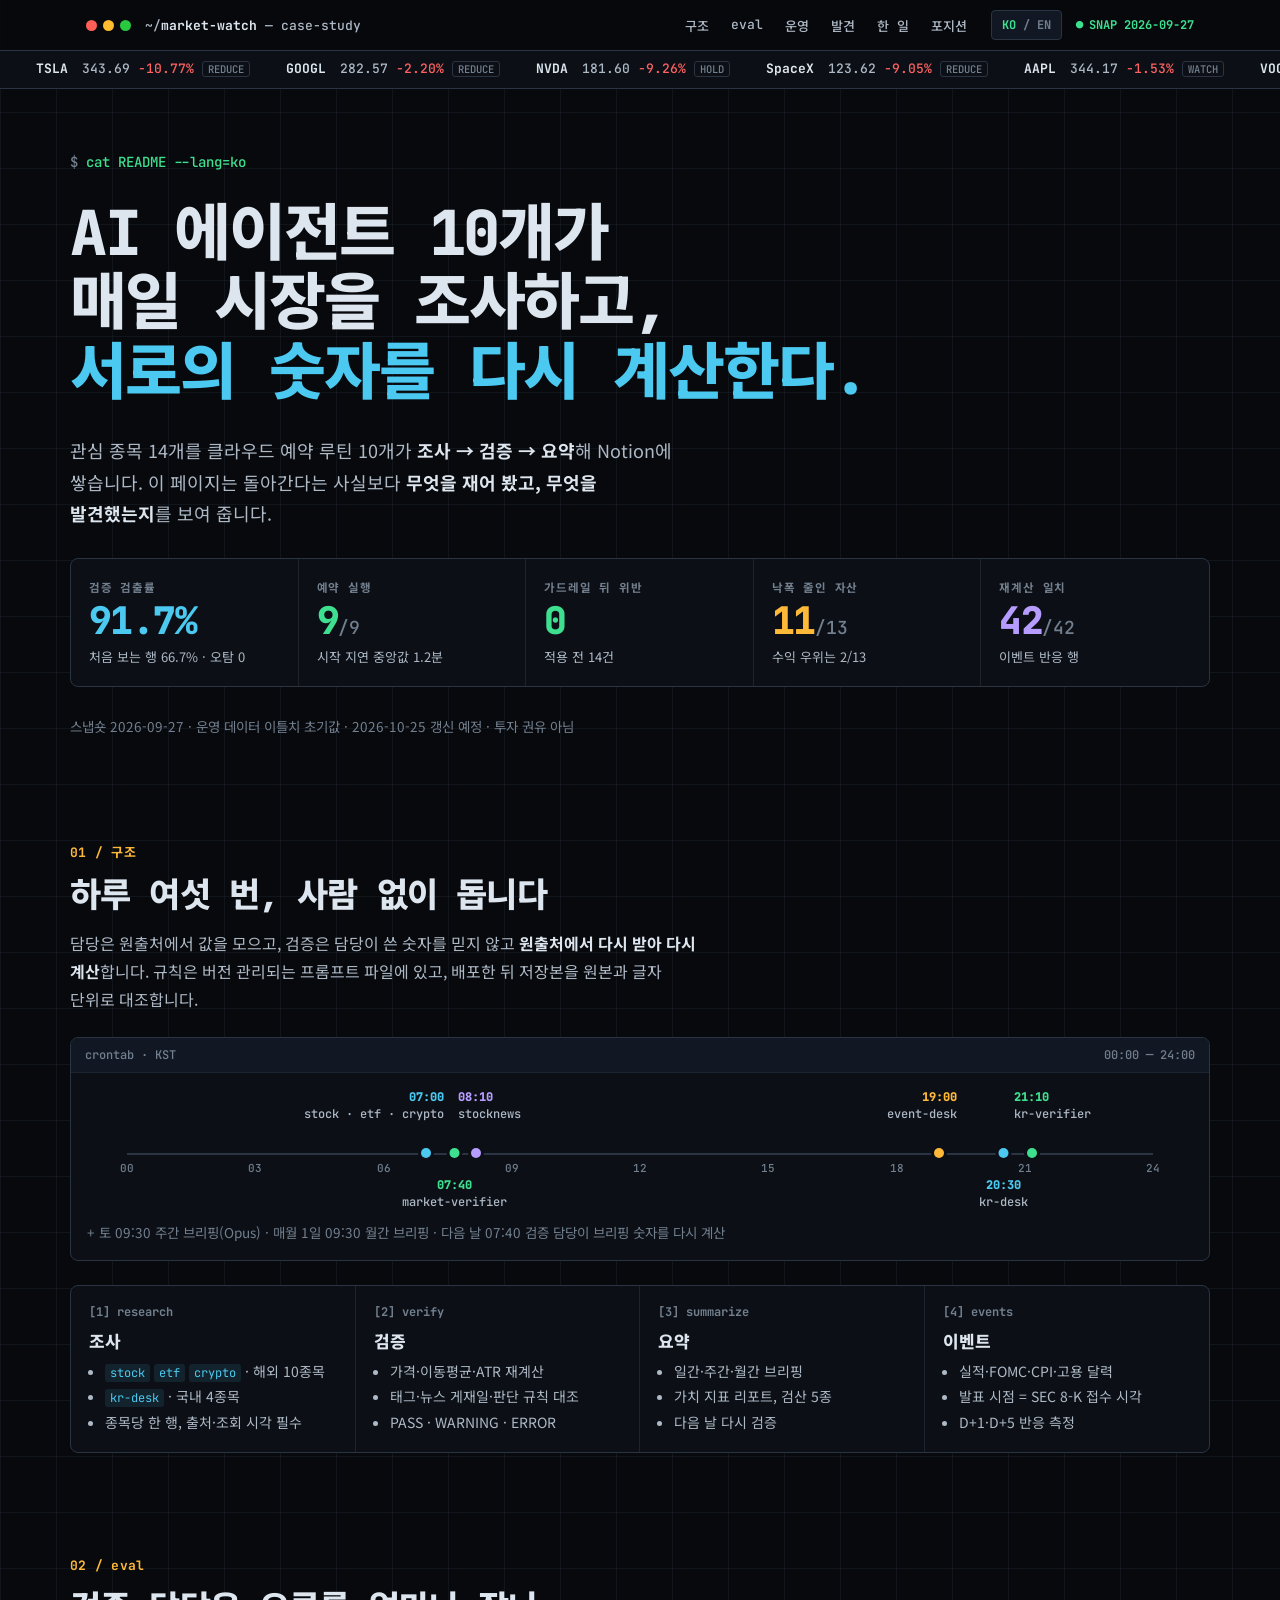
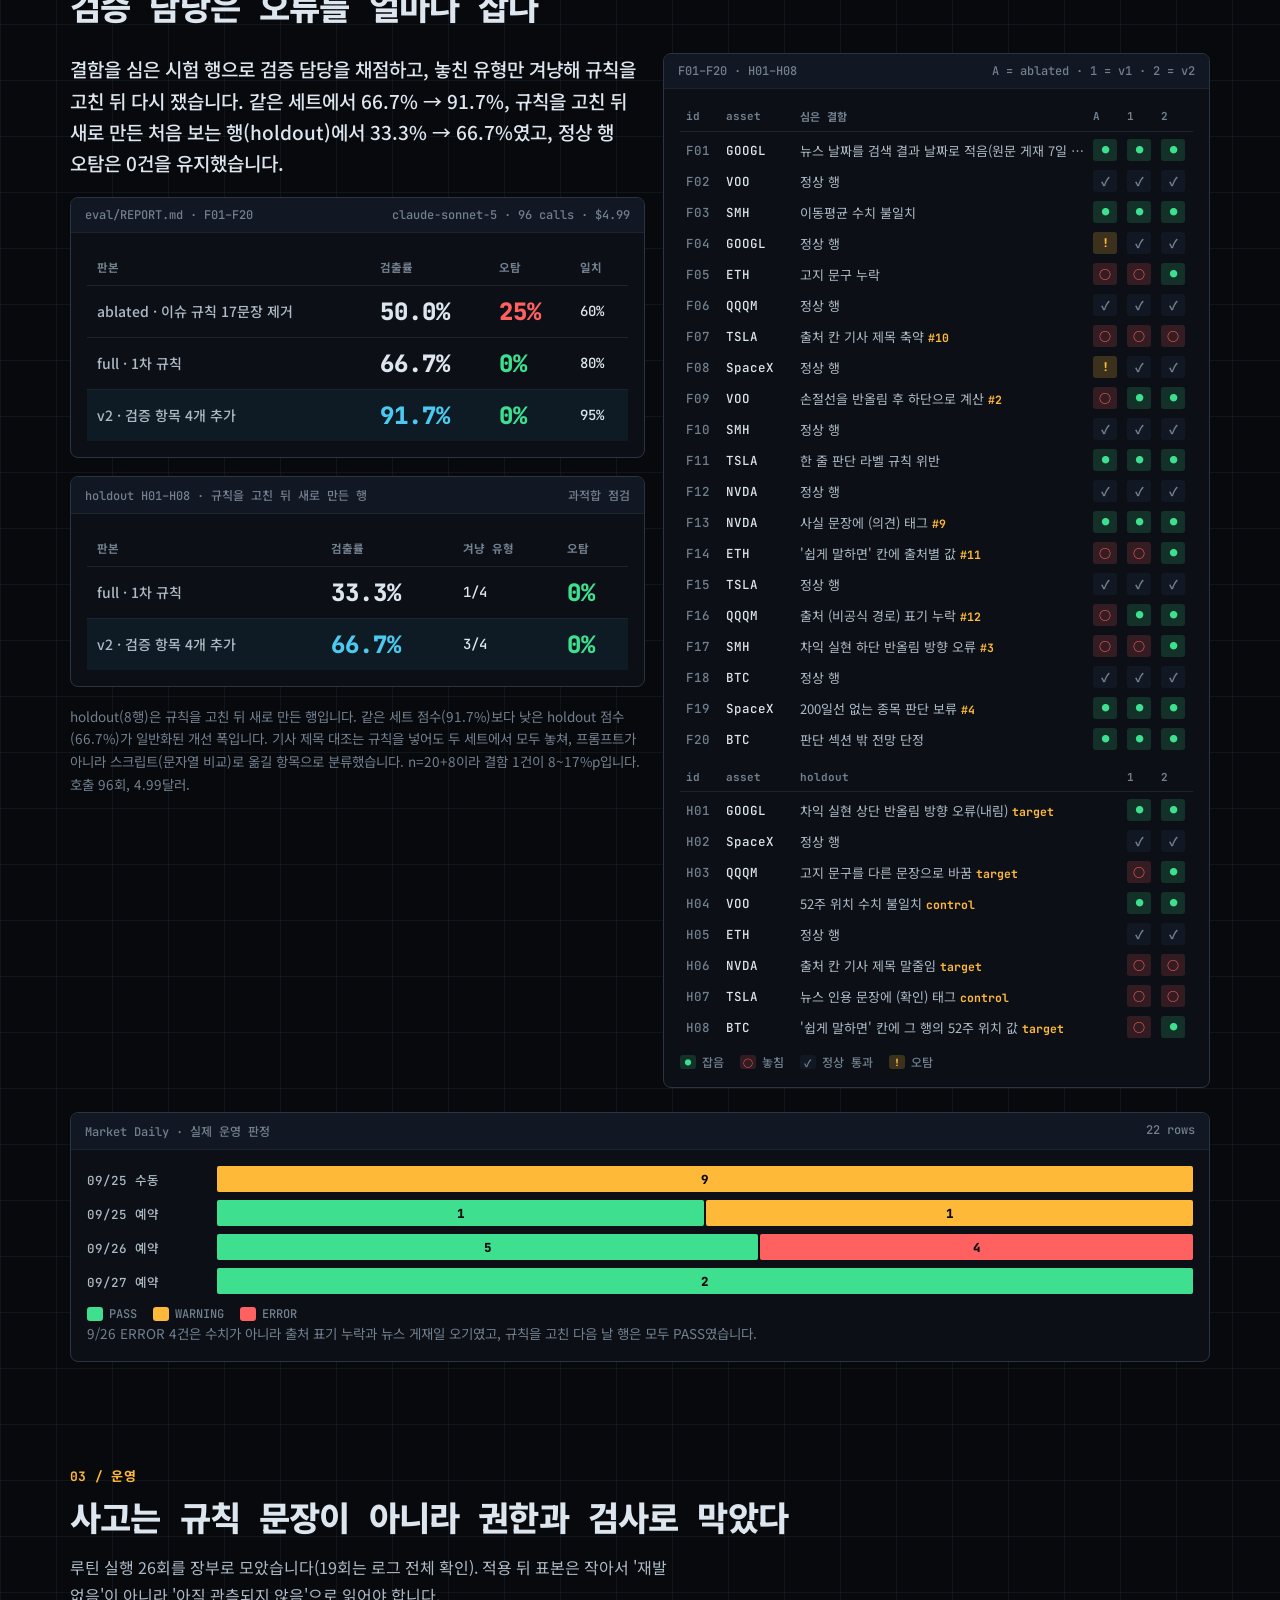
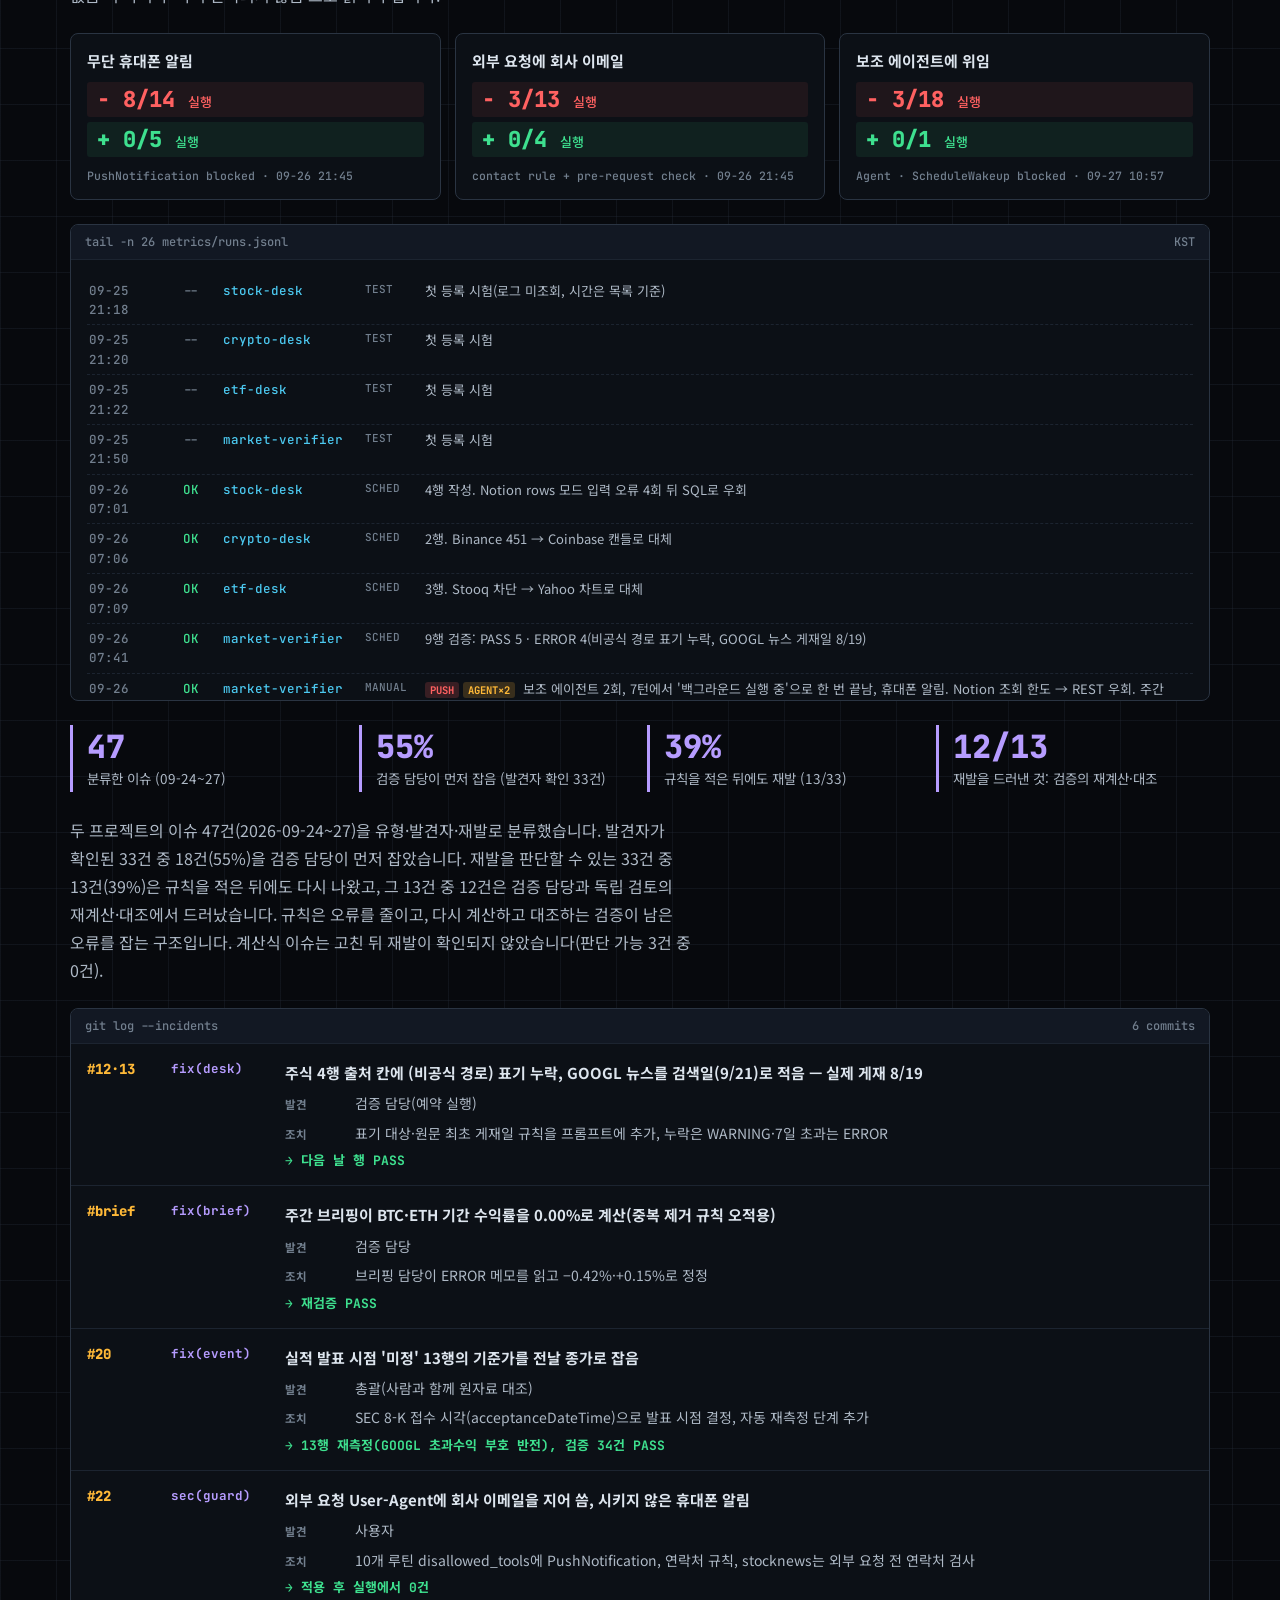
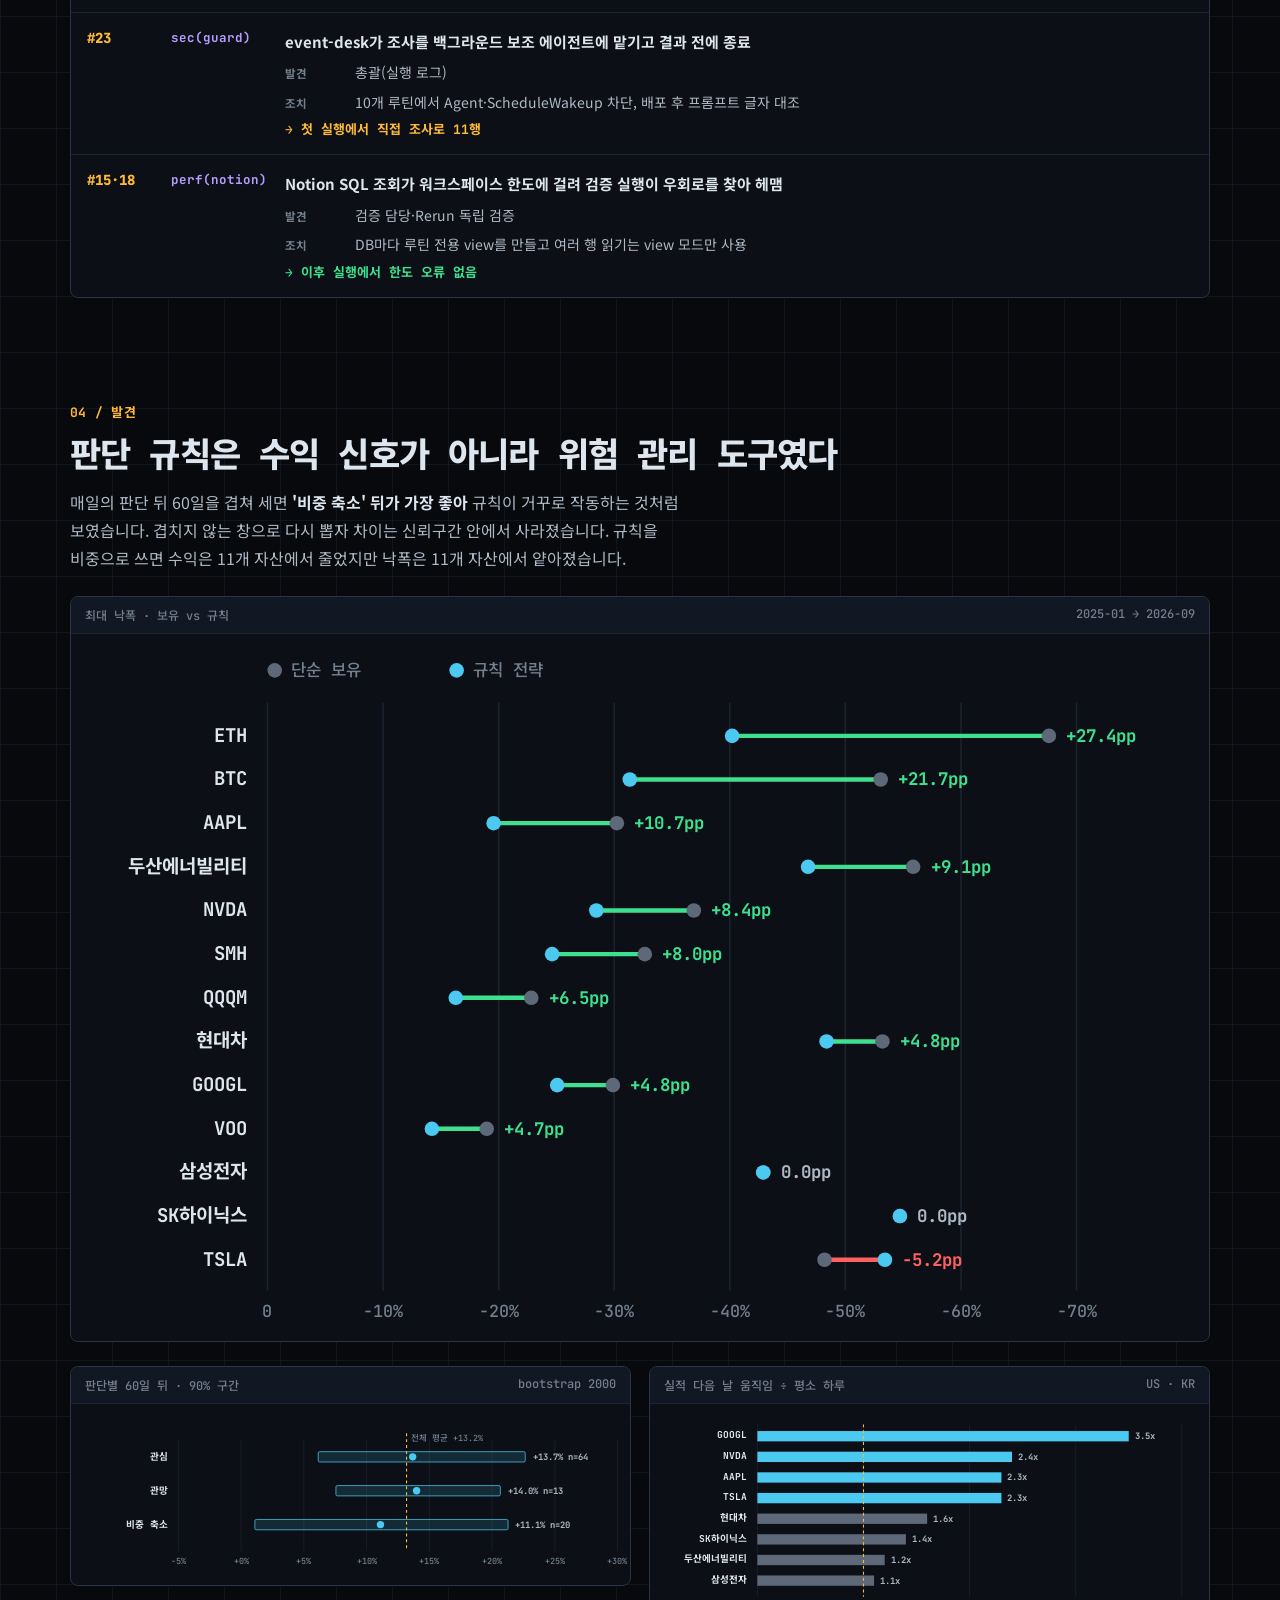
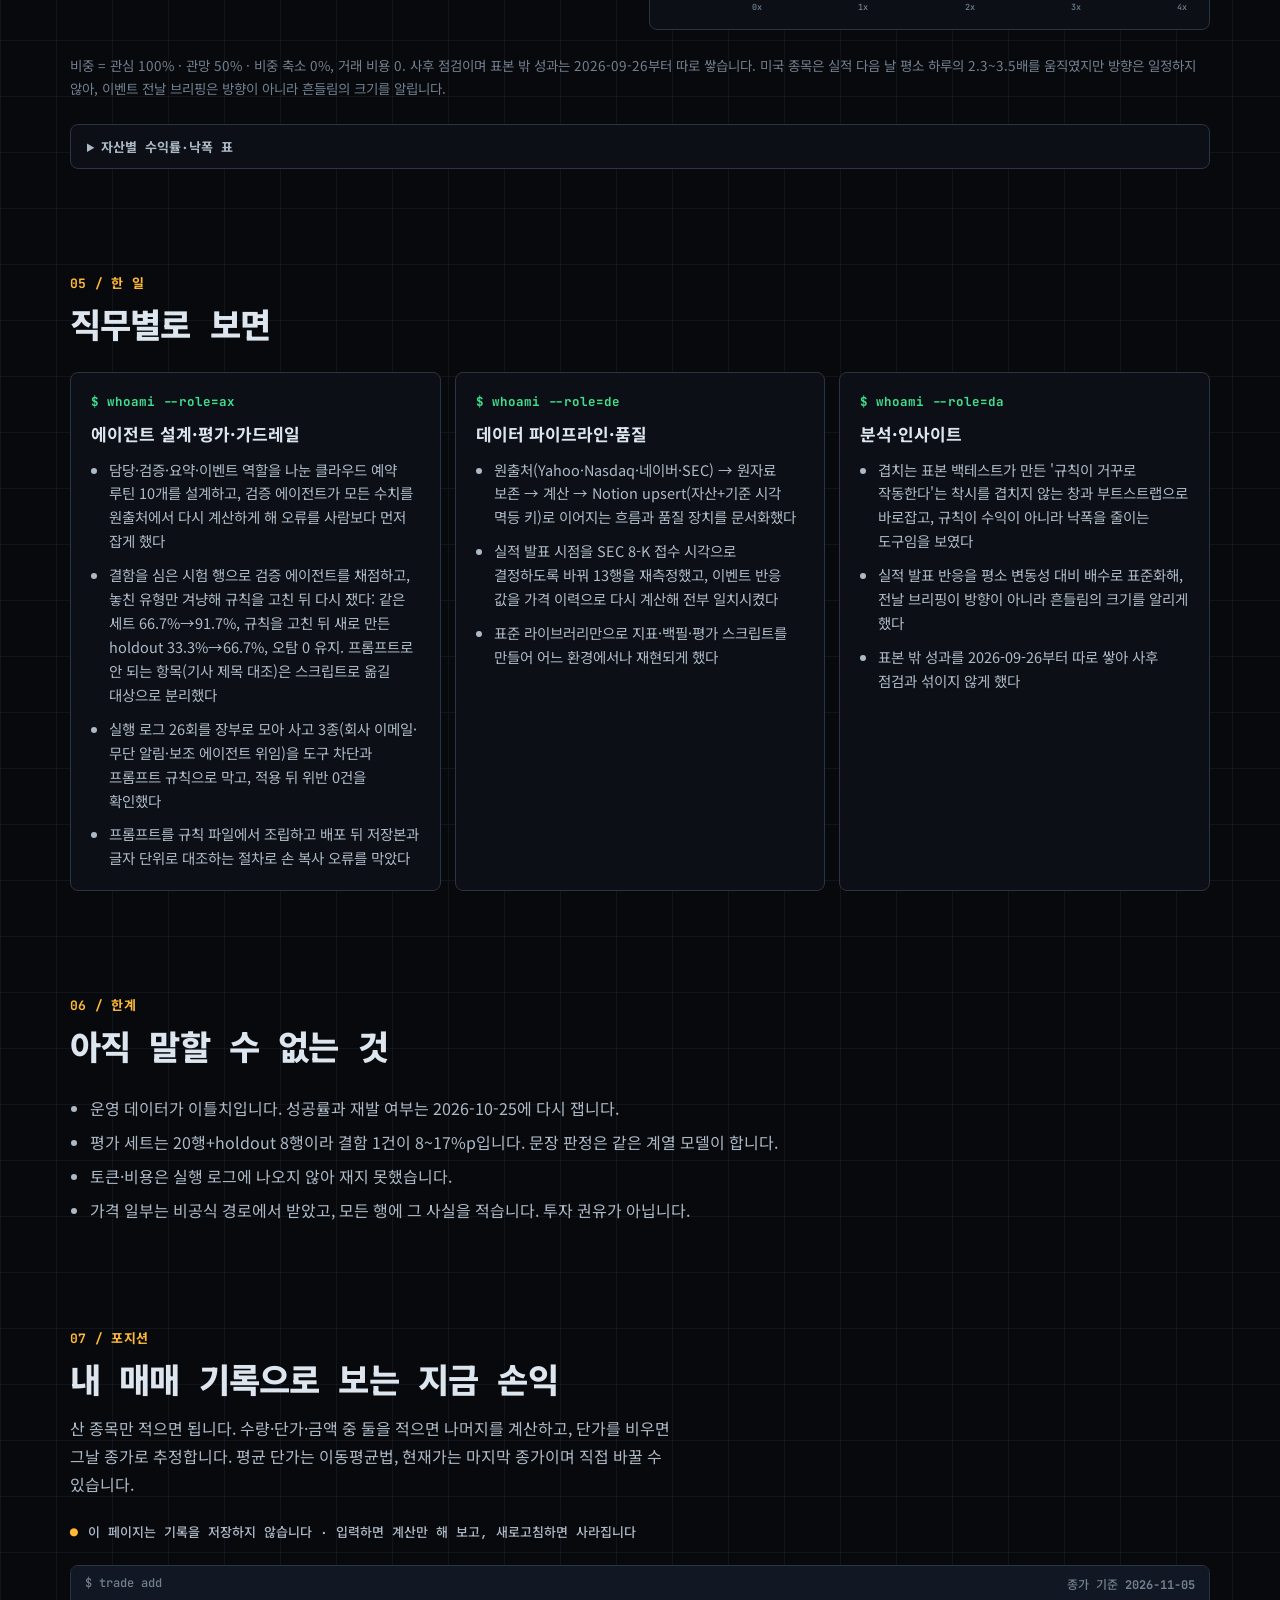
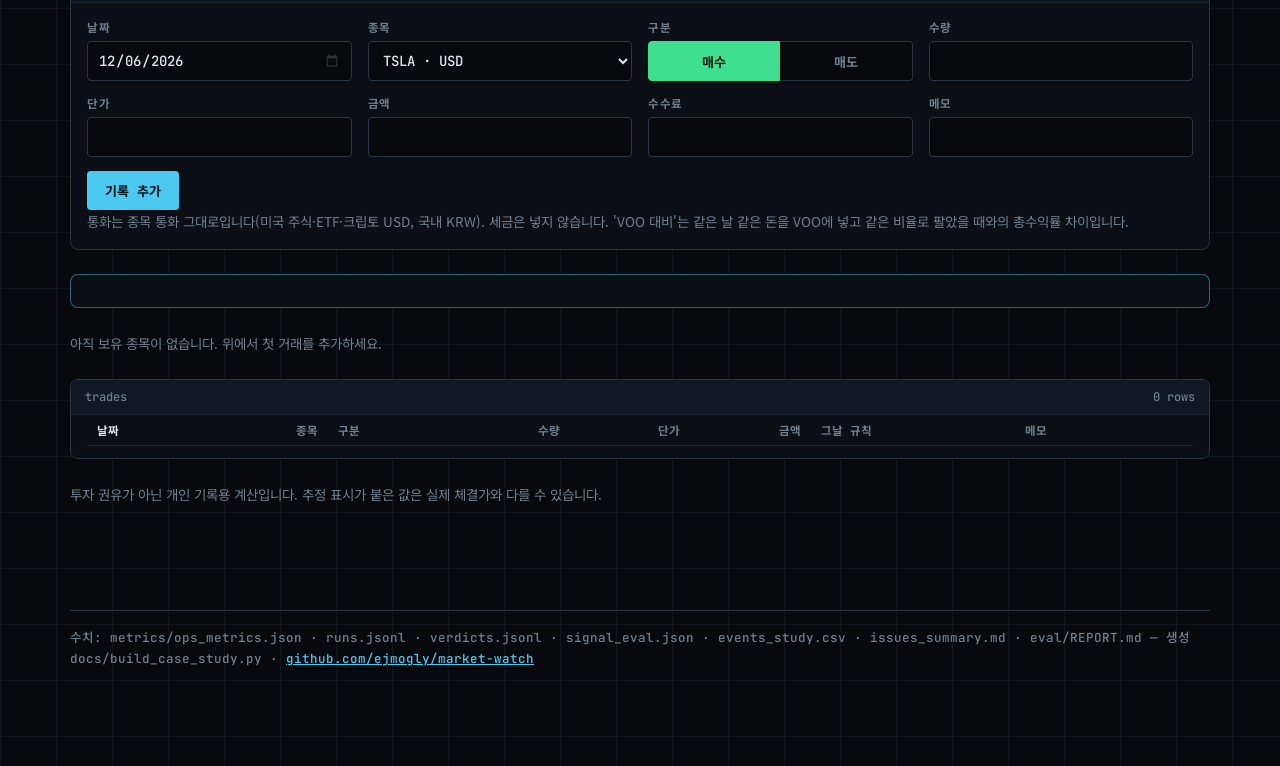
==== docs/index.html @ 68d4fe57 "Add market-watch: multi-agent market research pipeline with verifier, eval set, metrics and case stu" ====
<!doctype html>
<html lang="ko" data-lang="ko">
<head>
<meta charset="utf-8">
<meta name="viewport" content="width=device-width, initial-scale=1, viewport-fit=cover">
<meta name="description" content="Ten AI agents research the market daily and recompute each other's numbers — eval set, run ledger, guardrails and findings.">
<title>market-watch 사례 연구</title>
<link rel="preconnect" href="https://fonts.googleapis.com">
<link rel="preconnect" href="https://fonts.gstatic.com" crossorigin>
<link rel="stylesheet" href="https://fonts.googleapis.com/css2?family=JetBrains+Mono:wght@400;500;700;800&family=Noto+Sans+KR:wght@400;500;700;900&display=swap">
<style>
:root{--bg:#07090d;--p1:#0c1016;--p2:#121823;--line:#1c2430;--line2:#2a3442;--tx:#dde5ee;--tx2:#aeb9c6;--dim:#727f8e;
--up:#3ee08f;--dn:#ff6161;--amb:#ffb938;--cy:#4cc9f0;--vi:#b69cff;color-scheme:dark;
--mono:"JetBrains Mono","Noto Sans KR",ui-monospace,Menlo,monospace;--sans:"Noto Sans KR","Apple SD Gothic Neo",system-ui,sans-serif}
*{box-sizing:border-box}
html{scroll-behavior:smooth;background:var(--bg)}
body{margin:0;background:var(--bg);color:var(--tx);font:400 16px/1.75 var(--sans);padding-inline:16px;-webkit-font-smoothing:antialiased;word-break:keep-all;
background-image:linear-gradient(rgba(42,52,66,.28) 1px,transparent 1px),linear-gradient(90deg,rgba(42,52,66,.28) 1px,transparent 1px);background-size:56px 56px}
html:not([data-lang="en"]) .en,html[data-lang="en"] .ko{display:none!important}
.w{max-width:1140px;margin:0 auto}
a{color:var(--cy)}
:focus-visible{outline:2px solid var(--cy);outline-offset:2px}
code{font-family:var(--mono)}

/* 상단 바 */
.bar{position:sticky;top:env(safe-area-inset-top,0px);z-index:9;margin-inline:-16px;background:rgba(7,9,13,.9);backdrop-filter:blur(10px);-webkit-backdrop-filter:blur(10px);border-bottom:1px solid var(--line2)}
.bar .w{display:flex;align-items:center;gap:14px;padding:10px 16px;font:500 13px var(--mono)}
.dots{display:flex;gap:6px;flex:none}.dots i{width:11px;height:11px;border-radius:50%;background:#ff5f57}.dots i:nth-child(2){background:#febc2e}.dots i:nth-child(3){background:#28c840}
.path{color:var(--tx2);white-space:nowrap;overflow:hidden;text-overflow:ellipsis}.path b{color:var(--tx)}
.nav{display:flex;gap:2px;margin-left:auto}
.nav a{color:var(--tx2);text-decoration:none;padding:5px 10px;border-radius:4px;white-space:nowrap}.nav a:hover{background:var(--p2);color:var(--tx)}
.lang{flex:none;font:700 12px var(--mono);background:var(--p2);color:var(--dim);border:1px solid var(--line2);border-radius:4px;padding:6px 10px;cursor:pointer}
.lang:hover{border-color:var(--cy)}
html:not([data-lang="en"]) .lang .lk,html[data-lang="en"] .lang .le{color:var(--up)}
.live{flex:none;color:var(--up);font:700 12px var(--mono)}.live::before{content:"●";margin-right:6px;animation:bl 1.6s infinite}
@keyframes bl{50%{opacity:.25}}

/* 티커 */
.tape{margin-inline:-16px;border-bottom:1px solid var(--line2);background:var(--p1);overflow:hidden;white-space:nowrap}
.tape .run{display:inline-flex;gap:36px;padding:9px 0 9px 36px;animation:mq 70s linear infinite;font:500 13px var(--mono)}
.tk{color:var(--tx2)}.tk b{color:var(--tx);margin-right:6px}
.tk em{font-style:normal;font-size:10.5px;color:var(--dim);border:1px solid var(--line2);border-radius:3px;padding:0 5px;margin-left:8px}
.up{color:var(--up)!important}.dn{color:var(--dn)!important}i.up,i.dn{font-style:normal}
@keyframes mq{from{transform:translateX(0)}to{transform:translateX(-50%)}}
@media (prefers-reduced-motion:reduce){.tape .run{animation:none}.live::before{animation:none}html{scroll-behavior:auto}}

main{padding-block:64px 96px;display:grid;gap:104px}

/* 공통 */
.prompt{font:500 14px var(--mono);color:var(--up)}.prompt::before{content:"$ ";color:var(--dim)}
h1,h2,h3{margin:0;text-wrap:balance}
h1{font:800 clamp(34px,5.4vw,62px)/1.12 var(--mono);letter-spacing:-.035em}
h1 .hl{color:var(--cy)}
h2{font:800 clamp(24px,3.1vw,34px)/1.28 var(--mono);letter-spacing:-.025em}
h3{font:700 17px/1.4 var(--sans)}
p{margin:0;max-width:70ch;color:var(--tx2)}
p b,li b{color:var(--tx)}
section{display:grid;gap:24px;scroll-margin-top:110px}
.sh{display:grid;gap:12px}
.sh .idx{font:700 13px var(--mono);color:var(--amb);letter-spacing:.02em}
.win{background:var(--p1);border:1px solid var(--line2);border-radius:8px;overflow:hidden;min-width:0}
.win>.wt{display:flex;justify-content:space-between;gap:12px;padding:9px 14px;border-bottom:1px solid var(--line);font:500 12px var(--mono);color:var(--dim);background:var(--p2)}
.win>.wt span:last-child{text-align:right}
.win>.wb{padding:16px}
.note{font-size:13.5px;color:var(--dim);line-height:1.7;max-width:none}

/* 히어로 */
.hero{display:grid;gap:28px}
.lede{font-size:18px;max-width:62ch}
.kp{display:grid;grid-template-columns:repeat(5,1fr);border:1px solid var(--line2);border-radius:8px;background:var(--p1);overflow:hidden}
.kp>div{padding:20px 18px;border-right:1px solid var(--line);display:grid;gap:6px;align-content:start}.kp>div:last-child{border-right:0}
.kp .v{font:800 38px/1.05 var(--mono);letter-spacing:-.04em}.kp .v small{font-size:18px;color:var(--dim);font-weight:500;letter-spacing:0}
.kp .k{font:700 11.5px var(--mono);letter-spacing:.07em;color:var(--dim);text-transform:uppercase}
.kp .c{font-size:13px;line-height:1.5;color:var(--tx2)}
.c-up{color:var(--up)}.c-cy{color:var(--cy)}.c-amb{color:var(--amb)}.c-vi{color:var(--vi)}

/* 스케줄 */
.dayw{overflow-x:auto}
.day{position:relative;height:132px;min-width:640px;margin:0 40px}
.day .axis{position:absolute;left:0;right:0;top:64px;height:2px;background:var(--line2)}
.day .hr{position:absolute;top:72px;font:500 11px var(--mono);color:var(--dim);transform:translateX(-50%)}
.sm{position:absolute;top:0;transform:translateX(-50%);display:grid;justify-items:center;gap:1px;font:500 12px var(--mono);white-space:nowrap}
.sm.lo{top:88px}
.sm .st{font-weight:800}.sm .sn{color:var(--tx2)}
.sm::after{content:"";position:absolute;left:50%;width:10px;height:10px;border-radius:50%;transform:translateX(-50%);top:59px;background:currentColor;box-shadow:0 0 0 3px var(--p1)}
.sm.lo::after{top:-29px}
.sm.ar{transform:translateX(calc(-100% + 18px));justify-items:end}.sm.ar::after{left:auto;right:13px;transform:none}
.sm.al{transform:translateX(-18px);justify-items:start}.sm.al::after{left:13px;transform:none}
.sm.desk{color:var(--cy)}.sm.ver{color:var(--up)}.sm.page{color:var(--vi)}.sm.event{color:var(--amb)}
.pipe{display:grid;grid-template-columns:repeat(4,1fr);border:1px solid var(--line2);border-radius:8px;overflow:hidden;background:var(--p1)}
.pipe>div{padding:18px;border-right:1px solid var(--line);display:grid;gap:8px;align-content:start}.pipe>div:last-child{border-right:0}
.pipe .pn{font:700 12px var(--mono);color:var(--dim)}.pipe h3{font:800 17px var(--mono)}
.pipe ul{margin:0;padding-left:16px;font-size:14px;color:var(--tx2);display:grid;gap:4px;line-height:1.55}
.pipe code{font-size:12px;color:var(--cy);background:rgba(76,201,240,.1);border-radius:3px;padding:1px 5px}

/* eval */
.ev{display:grid;grid-template-columns:minmax(0,1.05fr) minmax(0,1fr);gap:18px;align-items:start}
.evl{display:grid;gap:18px;align-content:start;min-width:0}
.bigq{font:500 19px/1.65 var(--sans);color:var(--tx);max-width:none}
.evt{width:100%;border-collapse:collapse;font:500 14px var(--mono)}
.evt th,.evt td{padding:10px;border-bottom:1px solid var(--line);text-align:left}.evt tr:last-child td{border-bottom:0}
.evt th{color:var(--dim);font-size:11.5px;font-weight:700}
.evt td:first-child{font-family:var(--sans);font-size:14px;color:var(--tx2)}
.evt td.big{font-size:24px;font-weight:800}
.grid{display:grid;gap:3px;font:500 12.5px var(--mono)}
.gr,.gh2{display:grid;grid-template-columns:32px 66px minmax(0,1fr) 26px 26px;gap:8px;align-items:center;padding:3px 6px}
.gr.g3,.gh2.g3{grid-template-columns:32px 66px minmax(0,1fr) 26px 26px 26px}
.evt tr.hl td{background:rgba(76,201,240,.06)}
.gr{border-radius:3px}.gr:hover{background:var(--p2)}
.gh2{font:700 11px var(--mono);color:var(--dim);border-bottom:1px solid var(--line);padding-bottom:7px;margin-bottom:4px}
.gid{color:var(--dim)}.gas{color:var(--tx)}
.gft{color:var(--tx2);white-space:nowrap;overflow:hidden;text-overflow:ellipsis;font:400 13px var(--sans)}.gft i{font:700 11.5px var(--mono);font-style:normal;color:var(--amb)}
.gc{width:24px;height:22px;display:inline-grid;place-items:center;border-radius:3px;font-weight:800;font-size:12px}
.gc.hit{background:rgba(62,224,143,.16);color:var(--up)}.gc.miss{background:rgba(255,97,97,.16);color:var(--dn)}
.gc.ok{background:var(--p2);color:var(--dim)}.gc.fa{background:rgba(255,185,56,.2);color:var(--amb)}
.leg{display:flex;flex-wrap:wrap;gap:16px;font:500 12px var(--mono);color:var(--dim);margin-top:12px}
.leg span{display:inline-flex;align-items:center;gap:6px}.leg .gc{width:16px;height:14px;font-size:10px}
.vl{display:grid;gap:8px}
.vrow{display:grid;grid-template-columns:118px 1fr;gap:12px;align-items:center;font:500 12.5px var(--mono)}
.vd{color:var(--tx2)}
.vb{display:flex;height:26px;gap:2px}.vb span{display:grid;place-items:center;font-weight:800;color:#07090d;min-width:26px;border-radius:2px}
.vb .p{background:var(--up)}.vb .w{background:var(--amb)}.vb .e{background:var(--dn)}

/* 운영 */
.diffs{display:grid;grid-template-columns:repeat(3,1fr);gap:14px}
.df{background:var(--p1);border:1px solid var(--line2);border-radius:8px;padding:16px;font:500 14px var(--mono);display:grid;gap:5px}
.dh{font:700 15px var(--sans);color:var(--tx);margin-bottom:6px}
.dm,.dp{padding:3px 10px;border-radius:3px;font-size:22px;font-weight:800}
.dm{color:var(--dn);background:rgba(255,97,97,.08)}.dp{color:var(--up);background:rgba(62,224,143,.08)}
.dm span,.dp span{font-size:13px;font-weight:500}
.dw{color:var(--dim);font-size:11.5px;margin-top:6px}
.log{font:500 12.5px/1.55 var(--mono);max-height:440px;overflow:auto}
.ll{display:grid;grid-template-columns:84px 30px 132px 50px minmax(0,1fr);gap:10px;padding:5px 2px;border-bottom:1px dashed var(--line)}
.lt{color:var(--dim)}.lk.ok{color:var(--up)}.lk.bad{color:var(--dn)}.lk.dim{color:var(--dim)}
.lr{color:var(--cy)}.lm{color:var(--dim);font-size:11px}.ln{color:var(--tx2);font:400 13px/1.55 var(--sans)}
.fl{font:700 10.5px var(--mono);border-radius:3px;padding:1px 5px;margin-right:4px}
.fl.bad{background:rgba(255,97,97,.18);color:var(--dn)}.fl.warn{background:rgba(255,185,56,.18);color:var(--amb)}
.stats{display:grid;grid-template-columns:repeat(4,1fr);gap:14px}
.stats div{border-left:3px solid var(--vi);padding:4px 0 4px 14px;display:grid;gap:4px}
.stats b{font:800 32px/1.1 var(--mono);color:var(--vi)}.stats span{font-size:13.5px;color:var(--tx2);line-height:1.5}
.gitlog{display:grid}
.gl{display:grid;grid-template-columns:70px 100px minmax(0,1fr);gap:14px;padding:16px;border-bottom:1px solid var(--line)}.gl:last-child{border-bottom:0}
.gh{font:800 14px var(--mono);color:var(--amb)}.gt{font:700 12.5px var(--mono);color:var(--vi)}
.gb{display:grid;gap:5px}.gw{color:var(--tx);font-weight:700;font-size:15px;max-width:none}
.gx{font-size:14px;max-width:none}.gx>span:first-child{display:inline-block;min-width:66px;font:700 11.5px var(--mono);color:var(--dim)}
.ga{font:700 13px var(--mono);max-width:none}.ga.ok{color:var(--up)}.ga.watch{color:var(--amb)}

/* 차트 */
.ch{overflow-x:auto}.ch svg{width:100%;min-width:560px;height:auto;display:block}
svg .gridl{stroke:var(--line);stroke-width:1}svg .bl{stroke:var(--amb);stroke-width:1.5;stroke-dasharray:4 4}
svg .ax{font:500 11.5px var(--mono);fill:var(--dim)}svg .lb{font:700 13px var(--mono);fill:var(--tx)}svg .nv{font:700 12px var(--mono);fill:var(--tx2)}
svg .nv.up{fill:var(--up)}svg .nv.dn{fill:var(--dn)}
svg .dh{fill:#5d6978}svg .dr{fill:var(--cy)}svg .sg{stroke:var(--up);stroke-width:3}svg .sb{stroke:var(--dn);stroke-width:3}svg .sf{stroke:#5d6978;stroke-width:3}
svg .ci{fill:rgba(76,201,240,.14);stroke:var(--cy)}svg .bus{fill:var(--cy)}svg .bkr{fill:#5d6978}
.two{display:grid;grid-template-columns:minmax(0,1fr) minmax(0,1fr);gap:18px;align-items:start}
details{border:1px solid var(--line2);border-radius:8px;background:var(--p1)}
summary{cursor:pointer;padding:12px 16px;font:700 13px var(--mono);color:var(--tx2)}
.tb{overflow-x:auto;padding:0 16px 12px}
table.st{width:100%;border-collapse:collapse;font:500 13px var(--mono)}
table.st th,table.st td{padding:7px 10px;border-bottom:1px solid var(--line);text-align:right;color:var(--tx2)}
table.st th:first-child,table.st td:first-child{text-align:left;color:var(--tx)}table.st th{color:var(--dim);font-size:11.5px}

/* 역할 */
.roles{display:grid;grid-template-columns:repeat(3,1fr);gap:14px}
.role{background:var(--p1);border:1px solid var(--line2);border-radius:8px;padding:20px;display:grid;gap:12px;align-content:start}
.rh{font:700 12.5px var(--mono);color:var(--up)}
.role ul{margin:0;padding-left:18px;display:grid;gap:10px}.role li{font-size:14.5px;line-height:1.65;color:var(--tx2)}
.lim{margin:0;padding-left:20px;display:grid;gap:6px;color:var(--tx2)}
footer{font:500 12.5px var(--mono);color:var(--dim);border-top:1px solid var(--line2);padding-top:16px;line-height:1.7}

@media (max-width:980px){
 .kp{grid-template-columns:repeat(2,1fr)}.kp>div{border-bottom:1px solid var(--line)}
 .ev,.two{grid-template-columns:minmax(0,1fr)}
 .diffs,.roles{grid-template-columns:1fr}.stats{grid-template-columns:1fr 1fr}
 .pipe{grid-template-columns:1fr 1fr}.pipe>div{border-bottom:1px solid var(--line)}
 .nav{display:none}.lang{margin-left:auto}
}
@media (max-width:560px){
 .kp{grid-template-columns:1fr}.pipe{grid-template-columns:1fr}.stats{grid-template-columns:1fr}
 .gl{grid-template-columns:1fr;gap:6px}
 .ll{grid-template-columns:78px 28px minmax(0,1fr)}.ll .lm{display:none}.ll .ln{grid-column:1/-1}
 .path,.live{display:none}
}

/* 07 포지션 */
.pmode{font:500 13px var(--mono);color:var(--tx2);display:flex;gap:10px;align-items:baseline}
.pmode b{color:var(--up)}.pmode.demo b{color:var(--amb)}
.pf{display:grid;grid-template-columns:repeat(4,minmax(0,1fr));gap:14px 16px;align-items:end}
.pf>label{display:grid;gap:6px;font:700 11.5px var(--mono);color:var(--dim);letter-spacing:.06em;text-transform:uppercase}
.pf input[type=date],.pf input[type=number],.pf input[type=text],.pf select{font:500 14px var(--mono);color:var(--tx);background:var(--bg);border:1px solid var(--line2);border-radius:4px;padding:8px 10px;width:100%;min-width:0;height:40px}
.pf input:focus,.pf select:focus{border-color:var(--cy);outline:none}
.pf input[type=date]::-webkit-calendar-picker-indicator{filter:invert(.8)}
.pf .side{display:grid;gap:6px;min-width:0}
.pf .side .lbl{font:700 11.5px var(--mono);color:var(--dim);letter-spacing:.06em;text-transform:uppercase}
.seg{display:grid;grid-template-columns:1fr 1fr;height:40px}
.seg button{font:700 13px var(--mono);border:1px solid var(--line2);color:var(--dim);background:var(--bg);cursor:pointer}
.seg button:first-child{border-radius:4px 0 0 4px}.seg button:last-child{border-radius:0 4px 4px 0;border-left:0}
.seg button[aria-pressed=true][data-side=buy]{color:#04130b;background:var(--up);border-color:var(--up)}
.seg button[aria-pressed=true][data-side=sell]{color:#1a0505;background:var(--dn);border-color:var(--dn)}
.pf .act{grid-column:span 4;display:flex;align-items:center;gap:14px;flex-wrap:wrap}
.btn{font:700 13px var(--mono);background:var(--cy);color:#04121a;border:0;border-radius:4px;padding:10px 18px;cursor:pointer}
.btn:hover{filter:brightness(1.1)}
.pmsg{font:500 13px var(--mono);color:var(--tx2)}.pmsg.err{color:var(--dn)}.pmsg.ok{color:var(--up)}
.pk{display:grid;grid-template-columns:repeat(auto-fit,minmax(260px,1fr));gap:14px}
.pk>div{border:1px solid var(--line2);border-radius:8px;background:var(--p1);padding:16px 18px;display:grid;gap:10px;align-content:start}
.pk .cur{font:700 12px var(--mono);color:var(--amb);letter-spacing:.06em}
.pk .tot{font:800 28px/1.1 var(--mono);letter-spacing:-.03em}.pk .tot small{font-size:15px;font-weight:600;letter-spacing:0}
.pk dl{display:grid;grid-template-columns:auto 1fr;gap:4px 14px;margin:0;font:500 13.5px var(--mono)}
.pk dt{color:var(--dim);font-family:var(--sans)}.pk dd{margin:0;text-align:right;color:var(--tx2);font-variant-numeric:tabular-nums}
#ptab,#ttab{font-variant-numeric:tabular-nums;white-space:nowrap}
table.st td.l,table.st th.l{text-align:left}
table.st td.memo{white-space:normal;min-width:140px;color:var(--dim)}
table.st tr.bad td{color:var(--dn)}
.bd{font:600 10px var(--mono);border:1px solid var(--line2);border-radius:3px;padding:0 4px;color:var(--amb);margin-left:6px;vertical-align:1px}
.sub{font-style:normal;font-size:11px;color:var(--dim);margin-left:4px}.sub.amb,.amb{color:var(--amb)}.dim{color:var(--dim)}
.rl{font:600 11px var(--mono);border:1px solid currentColor;border-radius:3px;padding:0 5px}.rl.up{color:var(--up)}.rl.amb{color:var(--amb)}.rl.dn{color:var(--dn)}
.xb{font:600 11.5px var(--mono);background:none;border:1px solid var(--line2);color:var(--dim);border-radius:3px;padding:2px 8px;cursor:pointer}
.xb:hover{border-color:var(--tx2);color:var(--tx2)}.xb.arm{color:var(--dn);border-color:var(--dn)}
.win details.ovr-d{border:0;border-top:1px solid var(--line);border-radius:0;background:none;padding:0 0 4px}
.ovr-d summary{font:500 12.5px var(--mono)}
.ovr-d .ovr{padding:0 16px 12px;margin-top:0}
.ovr{display:grid;grid-template-columns:repeat(auto-fill,minmax(170px,1fr));gap:10px;margin-top:12px}
.ovr label{display:grid;gap:5px;font:700 11px var(--mono);color:var(--dim)}
.ovr input{font:500 13px var(--mono);color:var(--tx);background:var(--bg);border:1px solid var(--line2);border-radius:4px;padding:7px 9px;width:100%;min-width:0}
@media (max-width:760px){.pf{grid-template-columns:repeat(2,minmax(0,1fr))}.pf .act{grid-column:span 2}}
main>section,#pos>*{min-width:0}
.pk .kr{border-color:rgba(76,201,240,.45)}.pk .kr .cur{color:var(--cy)}
.pk .fxn{font-size:12px;line-height:1.55;color:var(--dim);max-width:none}
.sub.blk{display:block;margin:0}
.ins{border:1px solid rgba(76,201,240,.45);border-radius:8px;background:var(--p1);padding:16px 18px;display:grid;gap:12px}
.ins .ih{display:flex;flex-wrap:wrap;justify-content:space-between;gap:6px 14px;align-items:baseline}
.ins .cur{font:700 12px var(--mono);color:var(--cy);letter-spacing:.06em}
.ins ul{list-style:none;margin:0;padding:0;display:grid;gap:9px}
.ins li{display:grid;grid-template-columns:96px minmax(0,1fr);gap:12px;align-items:baseline;font-size:14.5px;line-height:1.65;color:var(--tx2)}
.ins .il{font:700 11.5px var(--mono);color:var(--amb);letter-spacing:.04em}
.ins .ix b{font-family:var(--mono);font-weight:700;color:var(--tx)}.ins .ix b.up{color:var(--up)}.ins .ix b.dn{color:var(--dn)}
.ins .ix .sub{display:inline;margin-left:6px}
@media (max-width:560px){.ins li{grid-template-columns:minmax(0,1fr);gap:2px}}

</style>
</head>
<body>
<div class="bar"><div class="w">
<span class="dots" aria-hidden="true"><i></i><i></i><i></i></span>
<span class="path">~/<b>market-watch</b> — case-study</span>
<nav class="nav" aria-label="sections"><a href="#arch"><span class="ko">구조</span><span class="en">arch</span></a><a href="#eval">eval</a><a href="#ops"><span class="ko">운영</span><span class="en">ops</span></a><a href="#find"><span class="ko">발견</span><span class="en">findings</span></a><a href="#roles"><span class="ko">한 일</span><span class="en">role</span></a><a href="#pos"><span class="ko">포지션</span><span class="en">positions</span></a></nav>
<button class="lang" id="lang" type="button" aria-label="Switch language"><span class="lk">KO</span> / <span class="le">EN</span></button>
<span class="live">SNAP 2026-09-27</span>
</div></div>
<div class="tape" aria-label="watchlist ticker"><div class="run"><span class="tk"><b>TSLA</b> 343.69 <i class="dn">-10.77%</i><em>REDUCE</em></span><span class="tk"><b>GOOGL</b> 282.57 <i class="dn">-2.20%</i><em>REDUCE</em></span><span class="tk"><b>NVDA</b> 181.60 <i class="dn">-9.26%</i><em>HOLD</em></span><span class="tk"><b>SpaceX</b> 123.62 <i class="dn">-9.05%</i><em>REDUCE</em></span><span class="tk"><b>AAPL</b> 344.17 <i class="dn">-1.53%</i><em>WATCH</em></span><span class="tk"><b>VOO</b> 673.97 <i class="dn">-4.37%</i><em>WATCH</em></span><span class="tk"><b>SMH</b> 447.73 <i class="dn">-11.21%</i><em>HOLD</em></span><span class="tk"><b>QQQM</b> 266.85 <i class="dn">-6.34%</i><em>HOLD</em></span><span class="tk"><b>BTC</b> 80,405 <i class="up">+3.96%</i><em>WATCH</em></span><span class="tk"><b>ETH</b> 2,422.31 <i class="up">+6.58%</i><em>WATCH</em></span><span class="tk"><b>삼성전자</b> 201,500 <i class="dn">-9.03%</i><em>HOLD</em></span><span class="tk"><b>SK하이닉스</b> 1,262,000 <i class="dn">-11.13%</i><em>HOLD</em></span><span class="tk"><b>현대차</b> 293,000 <i class="up">+1.91%</i><em>REDUCE</em></span><span class="tk"><b>두산에너빌리티</b> 49,000 <i class="dn">-7.72%</i><em>REDUCE</em></span><span class="tk"><b>TSLA</b> 343.69 <i class="dn">-10.77%</i><em>REDUCE</em></span><span class="tk"><b>GOOGL</b> 282.57 <i class="dn">-2.20%</i><em>REDUCE</em></span><span class="tk"><b>NVDA</b> 181.60 <i class="dn">-9.26%</i><em>HOLD</em></span><span class="tk"><b>SpaceX</b> 123.62 <i class="dn">-9.05%</i><em>REDUCE</em></span><span class="tk"><b>AAPL</b> 344.17 <i class="dn">-1.53%</i><em>WATCH</em></span><span class="tk"><b>VOO</b> 673.97 <i class="dn">-4.37%</i><em>WATCH</em></span><span class="tk"><b>SMH</b> 447.73 <i class="dn">-11.21%</i><em>HOLD</em></span><span class="tk"><b>QQQM</b> 266.85 <i class="dn">-6.34%</i><em>HOLD</em></span><span class="tk"><b>BTC</b> 80,405 <i class="up">+3.96%</i><em>WATCH</em></span><span class="tk"><b>ETH</b> 2,422.31 <i class="up">+6.58%</i><em>WATCH</em></span><span class="tk"><b>삼성전자</b> 201,500 <i class="dn">-9.03%</i><em>HOLD</em></span><span class="tk"><b>SK하이닉스</b> 1,262,000 <i class="dn">-11.13%</i><em>HOLD</em></span><span class="tk"><b>현대차</b> 293,000 <i class="up">+1.91%</i><em>REDUCE</em></span><span class="tk"><b>두산에너빌리티</b> 49,000 <i class="dn">-7.72%</i><em>REDUCE</em></span></div></div>
<main class="w">
<header class="hero">
  <div class="prompt">cat README --lang=<span class="ko">ko</span><span class="en">en</span></div>
  <h1><span class="ko">AI 에이전트 10개가<br>매일 시장을 조사하고,<br><span class="hl">서로의 숫자를 다시 계산한다.</span></span><span class="en">Ten AI agents research<br>the market every morning<br><span class="hl">and recompute each other's numbers.</span></span></h1>
  <p class="lede"><span class="ko">관심 종목 14개를 클라우드 예약 루틴 10개가 <b>조사 → 검증 → 요약</b>해 Notion에 쌓습니다. 이 페이지는 돌아간다는 사실보다 <b>무엇을 재어 봤고, 무엇을 발견했는지</b>를 보여 줍니다.</span><span class="en">Ten scheduled cloud routines <b>research → verify → summarize</b> 14 assets into Notion. This page is less about the fact that it runs and more about <b>what was measured and what turned up</b>.</span></p>
  <div class="kp">
    <div><span class="k"><span class="ko">검증 검출률</span><span class="en">verifier recall</span></span><span class="v c-cy">91.7%</span><span class="c"><span class="ko">처음 보는 행 66.7% · 오탐 0</span><span class="en">unseen rows 66.7% · 0 false alarms</span></span></div>
    <div><span class="k"><span class="ko">예약 실행</span><span class="en">scheduled runs</span></span><span class="v c-up">9<small>/9</small></span><span class="c"><span class="ko">시작 지연 중앙값 1.2분</span><span class="en">median start delay 1.2 min</span></span></div>
    <div><span class="k"><span class="ko">가드레일 뒤 위반</span><span class="en">violations after fix</span></span><span class="v c-up">0</span><span class="c"><span class="ko">적용 전 14건</span><span class="en">14 before</span></span></div>
    <div><span class="k"><span class="ko">낙폭 줄인 자산</span><span class="en">lower drawdown</span></span><span class="v c-amb">11<small>/13</small></span><span class="c"><span class="ko">수익 우위는 2/13</span><span class="en">higher return only 2/13</span></span></div>
    <div><span class="k"><span class="ko">재계산 일치</span><span class="en">recomputed match</span></span><span class="v c-vi">42<small>/42</small></span><span class="c"><span class="ko">이벤트 반응 행</span><span class="en">event reaction rows</span></span></div>
  </div>
  <p class="note"><span class="ko">스냅숏 2026-09-27 · 운영 데이터 이틀치 초기값 · 2026-10-25 갱신 예정 · 투자 권유 아님</span><span class="en">snapshot 2026-09-27 · two days of ops data, early numbers · refresh 2026-10-25 · not investment advice</span></p>
</header>

<section id="arch">
  <div class="sh"><span class="idx">01 / <span class="ko">구조</span><span class="en">architecture</span></span><h2><span class="ko">하루 여섯 번, 사람 없이 돕니다</span><span class="en">Six runs a day, no human in the loop</span></h2>
  <p><span class="ko">담당은 원출처에서 값을 모으고, 검증은 담당이 쓴 숫자를 믿지 않고 <b>원출처에서 다시 받아 다시 계산</b>합니다. 규칙은 버전 관리되는 프롬프트 파일에 있고, 배포한 뒤 저장본을 원본과 글자 단위로 대조합니다.</span><span class="en">Desks collect values from the source. The verifier doesn't trust them — it <b>refetches and recomputes</b>. Rules live in versioned prompt files, and the deployed prompt is diffed character-by-character against source.</span></p></div>
  <div class="win"><div class="wt"><span>crontab · KST</span><span>00:00 ─ 24:00</span></div><div class="wb">
    <div class="dayw"><div class="day"><div class="axis"></div><span class="hr" style="left:0.00%">00</span><span class="hr" style="left:12.50%">03</span><span class="hr" style="left:25.00%">06</span><span class="hr" style="left:37.50%">09</span><span class="hr" style="left:50.00%">12</span><span class="hr" style="left:62.50%">15</span><span class="hr" style="left:75.00%">18</span><span class="hr" style="left:87.50%">21</span><span class="hr" style="left:100.00%">24</span><div class="sm desk  ar" style="left:29.17%"><span class="st">07:00</span><span class="sn">stock · etf · crypto</span></div><div class="sm ver lo " style="left:31.94%"><span class="st">07:40</span><span class="sn">market-verifier</span></div><div class="sm page  al" style="left:34.03%"><span class="st">08:10</span><span class="sn">stocknews</span></div><div class="sm event  ar" style="left:79.17%"><span class="st">19:00</span><span class="sn">event-desk</span></div><div class="sm desk lo " style="left:85.42%"><span class="st">20:30</span><span class="sn">kr-desk</span></div><div class="sm ver  al" style="left:88.19%"><span class="st">21:10</span><span class="sn">kr-verifier</span></div></div></div>
    <p class="note"><span class="ko">+ 토 09:30 주간 브리핑(Opus) · 매월 1일 09:30 월간 브리핑 · 다음 날 07:40 검증 담당이 브리핑 숫자를 다시 계산</span><span class="en">+ Sat 09:30 weekly brief (Opus) · 1st of month 09:30 monthly brief · verified next morning at 07:40</span></p>
  </div></div>
  <div class="pipe">
    <div><span class="pn">[1] research</span><h3><span class="ko">조사</span><span class="en">Research</span></h3><ul><li><code>stock</code> <code>etf</code> <code>crypto</code> · <span class="ko">해외 10종목</span><span class="en">10 global assets</span></li><li><code>kr-desk</code> · <span class="ko">국내 4종목</span><span class="en">4 Korean stocks</span></li><li><span class="ko">종목당 한 행, 출처·조회 시각 필수</span><span class="en">one row per asset, source + fetch time</span></li></ul></div>
    <div><span class="pn">[2] verify</span><h3><span class="ko">검증</span><span class="en">Verify</span></h3><ul><li><span class="ko">가격·이동평균·ATR 재계산</span><span class="en">recompute price · MA · ATR</span></li><li><span class="ko">태그·뉴스 게재일·판단 규칙 대조</span><span class="en">check tags · news dates · rule</span></li><li>PASS · WARNING · ERROR</li></ul></div>
    <div><span class="pn">[3] summarize</span><h3><span class="ko">요약</span><span class="en">Summarize</span></h3><ul><li><span class="ko">일간·주간·월간 브리핑</span><span class="en">daily · weekly · monthly briefs</span></li><li><span class="ko">가치 지표 리포트, 검산 5종</span><span class="en">valuation report, 5 self-checks</span></li><li><span class="ko">다음 날 다시 검증</span><span class="en">re-verified next day</span></li></ul></div>
    <div><span class="pn">[4] events</span><h3><span class="ko">이벤트</span><span class="en">Events</span></h3><ul><li><span class="ko">실적·FOMC·CPI·고용 달력</span><span class="en">earnings · FOMC · CPI · jobs</span></li><li><span class="ko">발표 시점 = SEC 8-K 접수 시각</span><span class="en">timing = SEC 8-K acceptance</span></li><li><span class="ko">D+1·D+5 반응 측정</span><span class="en">D+1 · D+5 reaction</span></li></ul></div>
  </div>
</section>

<section id="eval">
  <div class="sh"><span class="idx">02 / eval</span><h2><span class="ko">검증 담당은 오류를 얼마나 잡나</span><span class="en">How much does the verifier actually catch?</span></h2></div>
  <div class="ev">
    <div class="evl">
      <p class="bigq"><span class="ko">결함을 심은 시험 행으로 검증 담당을 채점하고, 놓친 유형만 겨냥해 규칙을 고친 뒤 다시 쟀습니다. 같은 세트에서 66.7% → 91.7%, 규칙을 고친 뒤 새로 만든 처음 보는 행(holdout)에서 33.3% → 66.7%였고, 정상 행 오탐은 0건을 유지했습니다.</span><span class="en">The verifier was graded on rows with planted defects, the rules were patched only for the misses, and it was graded again. Same set: 66.7% → 91.7%. Fresh holdout rows written after the patch: 33.3% → 66.7%. False alarms on clean rows stayed at zero.</span></p>
      <div class="win"><div class="wt"><span>eval/REPORT.md · F01–F20</span><span>claude-sonnet-5 · 96 calls · $4.99</span></div><div class="wb">
      <table class="evt"><thead><tr><th><span class="ko">판본</span><span class="en">variant</span></th><th><span class="ko">검출률</span><span class="en">recall</span></th><th><span class="ko">오탐</span><span class="en">false alarm</span></th><th><span class="ko">일치</span><span class="en">severity</span></th></tr></thead><tbody><tr class=""><td><span class="ko">ablated · 이슈 규칙 17문장 제거</span><span class="en">incident rules removed</span></td><td class="big ">50.0%</td><td class="big dn">25%</td><td>60%</td></tr><tr class=""><td><span class="ko">full · 1차 규칙</span><span class="en">v1 rules</span></td><td class="big ">66.7%</td><td class="big c-up">0%</td><td>80%</td></tr><tr class="hl"><td><span class="ko">v2 · 검증 항목 4개 추가</span><span class="en">v2 · +4 checks</span></td><td class="big c-cy">91.7%</td><td class="big c-up">0%</td><td>95%</td></tr></tbody></table></div></div>
      <div class="win"><div class="wt"><span>holdout H01–H08 · <span class="ko">규칙을 고친 뒤 새로 만든 행</span><span class="en">written after the patch</span></span><span><span class="ko">과적합 점검</span><span class="en">overfit check</span></span></div><div class="wb">
      <table class="evt"><thead><tr><th><span class="ko">판본</span><span class="en">variant</span></th><th><span class="ko">검출률</span><span class="en">recall</span></th><th><span class="ko">겨냥 유형</span><span class="en">targeted</span></th><th><span class="ko">오탐</span><span class="en">false alarm</span></th></tr></thead><tbody><tr class=""><td><span class="ko">full · 1차 규칙</span><span class="en">v1 rules</span></td><td class="big ">33.3%</td><td>1/4</td><td class="big c-up">0%</td></tr><tr class="hl"><td><span class="ko">v2 · 검증 항목 4개 추가</span><span class="en">v2 · +4 checks</span></td><td class="big c-cy">66.7%</td><td>3/4</td><td class="big c-up">0%</td></tr></tbody></table></div></div>
      <p class="note"><span class="ko">holdout(8행)은 규칙을 고친 뒤 새로 만든 행입니다. 같은 세트 점수(91.7%)보다 낮은 holdout 점수(66.7%)가 일반화된 개선 폭입니다. 기사 제목 대조는 규칙을 넣어도 두 세트에서 모두 놓쳐, 프롬프트가 아니라 스크립트(문자열 비교)로 옮길 항목으로 분류했습니다. n=20+8이라 결함 1건이 8~17%p입니다. 호출 96회, 4.99달러.</span><span class="en">The holdout (8 rows) was written after the patch; its score (66.7%) — lower than the same-set 91.7% — is the generalizable gain. Headline matching was missed on both sets even with the new rule, so it moves from prompt to script (string comparison). n=20+8, so one defect is 8–17 pp. 96 calls, $4.99.</span></p>
    </div>
    <div class="win"><div class="wt"><span>F01–F20 · H01–H08</span><span>A = ablated · 1 = v1 · 2 = v2</span></div><div class="wb">
      <div class="gh2 g3"><span>id</span><span>asset</span><span><span class="ko">심은 결함</span><span class="en">planted defect</span></span><span>A</span><span>1</span><span>2</span></div>
      <div class="grid"><div class="gr g3"><span class="gid">F01</span><span class="gas">GOOGL</span><span class="gft">뉴스 날짜를 검색 결과 날짜로 적음(원문 게재 7일 초과) <i>#13</i></span><span class="gc hit" title="abl: ERROR">●</span><span class="gc hit" title="full: ERROR">●</span><span class="gc hit" title="v2: ERROR">●</span></div><div class="gr g3"><span class="gid">F02</span><span class="gas">VOO</span><span class="gft"><span class="ko">정상 행</span><span class="en">clean row</span></span><span class="gc ok" title="abl: PASS">✓</span><span class="gc ok" title="full: PASS">✓</span><span class="gc ok" title="v2: PASS">✓</span></div><div class="gr g3"><span class="gid">F03</span><span class="gas">SMH</span><span class="gft">이동평균 수치 불일치</span><span class="gc hit" title="abl: ERROR">●</span><span class="gc hit" title="full: ERROR">●</span><span class="gc hit" title="v2: ERROR">●</span></div><div class="gr g3"><span class="gid">F04</span><span class="gas">GOOGL</span><span class="gft"><span class="ko">정상 행</span><span class="en">clean row</span></span><span class="gc fa" title="abl: WARNING">!</span><span class="gc ok" title="full: PASS">✓</span><span class="gc ok" title="v2: PASS">✓</span></div><div class="gr g3"><span class="gid">F05</span><span class="gas">ETH</span><span class="gft">고지 문구 누락</span><span class="gc miss" title="abl: PASS">○</span><span class="gc miss" title="full: PASS">○</span><span class="gc hit" title="v2: ERROR">●</span></div><div class="gr g3"><span class="gid">F06</span><span class="gas">QQQM</span><span class="gft"><span class="ko">정상 행</span><span class="en">clean row</span></span><span class="gc ok" title="abl: PASS">✓</span><span class="gc ok" title="full: PASS">✓</span><span class="gc ok" title="v2: PASS">✓</span></div><div class="gr g3"><span class="gid">F07</span><span class="gas">TSLA</span><span class="gft">출처 칸 기사 제목 축약 <i>#10</i></span><span class="gc miss" title="abl: PASS">○</span><span class="gc miss" title="full: PASS">○</span><span class="gc miss" title="v2: PASS">○</span></div><div class="gr g3"><span class="gid">F08</span><span class="gas">SpaceX</span><span class="gft"><span class="ko">정상 행</span><span class="en">clean row</span></span><span class="gc fa" title="abl: ERROR">!</span><span class="gc ok" title="full: PASS">✓</span><span class="gc ok" title="v2: PASS">✓</span></div><div class="gr g3"><span class="gid">F09</span><span class="gas">VOO</span><span class="gft">손절선을 반올림 후 하단으로 계산 <i>#2</i></span><span class="gc miss" title="abl: PASS">○</span><span class="gc hit" title="full: ERROR">●</span><span class="gc hit" title="v2: ERROR">●</span></div><div class="gr g3"><span class="gid">F10</span><span class="gas">SMH</span><span class="gft"><span class="ko">정상 행</span><span class="en">clean row</span></span><span class="gc ok" title="abl: PASS">✓</span><span class="gc ok" title="full: PASS">✓</span><span class="gc ok" title="v2: PASS">✓</span></div><div class="gr g3"><span class="gid">F11</span><span class="gas">TSLA</span><span class="gft">한 줄 판단 라벨 규칙 위반</span><span class="gc hit" title="abl: ERROR">●</span><span class="gc hit" title="full: ERROR">●</span><span class="gc hit" title="v2: ERROR">●</span></div><div class="gr g3"><span class="gid">F12</span><span class="gas">NVDA</span><span class="gft"><span class="ko">정상 행</span><span class="en">clean row</span></span><span class="gc ok" title="abl: PASS">✓</span><span class="gc ok" title="full: PASS">✓</span><span class="gc ok" title="v2: PASS">✓</span></div><div class="gr g3"><span class="gid">F13</span><span class="gas">NVDA</span><span class="gft">사실 문장에 (의견) 태그 <i>#9</i></span><span class="gc hit" title="abl: ERROR">●</span><span class="gc hit" title="full: ERROR">●</span><span class="gc hit" title="v2: ERROR">●</span></div><div class="gr g3"><span class="gid">F14</span><span class="gas">ETH</span><span class="gft">&#x27;쉽게 말하면&#x27; 칸에 출처별 값 <i>#11</i></span><span class="gc miss" title="abl: PASS">○</span><span class="gc miss" title="full: PASS">○</span><span class="gc hit" title="v2: WARNING">●</span></div><div class="gr g3"><span class="gid">F15</span><span class="gas">TSLA</span><span class="gft"><span class="ko">정상 행</span><span class="en">clean row</span></span><span class="gc ok" title="abl: PASS">✓</span><span class="gc ok" title="full: PASS">✓</span><span class="gc ok" title="v2: PASS">✓</span></div><div class="gr g3"><span class="gid">F16</span><span class="gas">QQQM</span><span class="gft">출처 (비공식 경로) 표기 누락 <i>#12</i></span><span class="gc miss" title="abl: PASS">○</span><span class="gc hit" title="full: WARNING">●</span><span class="gc hit" title="v2: WARNING">●</span></div><div class="gr g3"><span class="gid">F17</span><span class="gas">SMH</span><span class="gft">차익 실현 하단 반올림 방향 오류 <i>#3</i></span><span class="gc miss" title="abl: PASS">○</span><span class="gc miss" title="full: PASS">○</span><span class="gc hit" title="v2: ERROR">●</span></div><div class="gr g3"><span class="gid">F18</span><span class="gas">BTC</span><span class="gft"><span class="ko">정상 행</span><span class="en">clean row</span></span><span class="gc ok" title="abl: PASS">✓</span><span class="gc ok" title="full: PASS">✓</span><span class="gc ok" title="v2: PASS">✓</span></div><div class="gr g3"><span class="gid">F19</span><span class="gas">SpaceX</span><span class="gft">200일선 없는 종목 판단 보류 <i>#4</i></span><span class="gc hit" title="abl: ERROR">●</span><span class="gc hit" title="full: ERROR">●</span><span class="gc hit" title="v2: ERROR">●</span></div><div class="gr g3"><span class="gid">F20</span><span class="gas">BTC</span><span class="gft">판단 섹션 밖 전망 단정</span><span class="gc hit" title="abl: ERROR">●</span><span class="gc hit" title="full: ERROR">●</span><span class="gc hit" title="v2: ERROR">●</span></div></div>
      <div class="gh2 g2" style="margin-top:14px"><span>id</span><span>asset</span><span>holdout</span><span>1</span><span>2</span></div>
      <div class="grid"><div class="gr g2"><span class="gid">H01</span><span class="gas">GOOGL</span><span class="gft">차익 실현 상단 반올림 방향 오류(내림) <i>target</i></span><span class="gc hit" title="full: ERROR">●</span><span class="gc hit" title="v2: ERROR">●</span></div><div class="gr g2"><span class="gid">H02</span><span class="gas">SpaceX</span><span class="gft"><span class="ko">정상 행</span><span class="en">clean row</span></span><span class="gc ok" title="full: PASS">✓</span><span class="gc ok" title="v2: PASS">✓</span></div><div class="gr g2"><span class="gid">H03</span><span class="gas">QQQM</span><span class="gft">고지 문구를 다른 문장으로 바꿈 <i>target</i></span><span class="gc miss" title="full: WARNING">○</span><span class="gc hit" title="v2: ERROR">●</span></div><div class="gr g2"><span class="gid">H04</span><span class="gas">VOO</span><span class="gft">52주 위치 수치 불일치 <i>control</i></span><span class="gc hit" title="full: ERROR">●</span><span class="gc hit" title="v2: ERROR">●</span></div><div class="gr g2"><span class="gid">H05</span><span class="gas">ETH</span><span class="gft"><span class="ko">정상 행</span><span class="en">clean row</span></span><span class="gc ok" title="full: PASS">✓</span><span class="gc ok" title="v2: PASS">✓</span></div><div class="gr g2"><span class="gid">H06</span><span class="gas">NVDA</span><span class="gft">출처 칸 기사 제목 말줄임 <i>target</i></span><span class="gc miss" title="full: PASS">○</span><span class="gc miss" title="v2: PASS">○</span></div><div class="gr g2"><span class="gid">H07</span><span class="gas">TSLA</span><span class="gft">뉴스 인용 문장에 (확인) 태그 <i>control</i></span><span class="gc miss" title="full: PASS">○</span><span class="gc miss" title="v2: PASS">○</span></div><div class="gr g2"><span class="gid">H08</span><span class="gas">BTC</span><span class="gft">&#x27;쉽게 말하면&#x27; 칸에 그 행의 52주 위치 값 <i>target</i></span><span class="gc miss" title="full: PASS">○</span><span class="gc hit" title="v2: WARNING">●</span></div></div>
      <div class="leg"><span><b class="gc hit">●</b><span class="ko">잡음</span><span class="en">caught</span></span><span><b class="gc miss">○</b><span class="ko">놓침</span><span class="en">missed</span></span><span><b class="gc ok">✓</b><span class="ko">정상 통과</span><span class="en">clean pass</span></span><span><b class="gc fa">!</b><span class="ko">오탐</span><span class="en">false alarm</span></span></div>
    </div></div>
  </div>
  <div class="win"><div class="wt"><span>Market Daily · <span class="ko">실제 운영 판정</span><span class="en">production verdicts</span></span><span>22 rows</span></div><div class="wb">
    <div class="vl"><div class="vrow"><span class="vd">09/25 <span class="ko">수동</span><span class="en">manual</span></span><span class="vb"><span class="w" style="flex:9">9</span></span></div><div class="vrow"><span class="vd">09/25 <span class="ko">예약</span><span class="en">sched</span></span><span class="vb"><span class="p" style="flex:1">1</span><span class="w" style="flex:1">1</span></span></div><div class="vrow"><span class="vd">09/26 <span class="ko">예약</span><span class="en">sched</span></span><span class="vb"><span class="p" style="flex:5">5</span><span class="e" style="flex:4">4</span></span></div><div class="vrow"><span class="vd">09/27 <span class="ko">예약</span><span class="en">sched</span></span><span class="vb"><span class="p" style="flex:2">2</span></span></div></div>
    <div class="leg"><span><b class="gc" style="background:var(--up)"></b>PASS</span><span><b class="gc" style="background:var(--amb)"></b>WARNING</span><span><b class="gc" style="background:var(--dn)"></b>ERROR</span></div>
    <p class="note"><span class="ko">9/26 ERROR 4건은 수치가 아니라 출처 표기 누락과 뉴스 게재일 오기였고, 규칙을 고친 다음 날 행은 모두 PASS였습니다.</span><span class="en">The four ERRORs on 9/26 were a missing source note and a wrong news date, not numbers; after the rule fix, next-day rows all passed.</span></p>
  </div></div>
</section>

<section id="ops">
  <div class="sh"><span class="idx">03 / <span class="ko">운영</span><span class="en">operations</span></span><h2><span class="ko">사고는 규칙 문장이 아니라 권한과 검사로 막았다</span><span class="en">Incidents were closed with permissions and checks, not more prose</span></h2>
  <p><span class="ko">루틴 실행 26회를 장부로 모았습니다(19회는 로그 전체 확인). 적용 뒤 표본은 작아서 '재발 없음'이 아니라 '아직 관측되지 않음'으로 읽어야 합니다.</span><span class="en">26 routine runs went into a ledger (19 logs read in full). The post-fix sample is small: read it as 'not yet observed', not 'never again'.</span></p></div>
  <div class="diffs"><div class="df"><div class="dh"><span class="ko">무단 휴대폰 알림</span><span class="en">unrequested phone push</span></div><div class="dm">- 8/14 <span class="ko">실행</span><span class="en">runs</span></div><div class="dp">+ 0/5 <span class="ko">실행</span><span class="en">runs</span></div><div class="dw">PushNotification blocked · 09-26 21:45</div></div><div class="df"><div class="dh"><span class="ko">외부 요청에 회사 이메일</span><span class="en">company e-mail in outbound UA</span></div><div class="dm">- 3/13 <span class="ko">실행</span><span class="en">runs</span></div><div class="dp">+ 0/4 <span class="ko">실행</span><span class="en">runs</span></div><div class="dw">contact rule + pre-request check · 09-26 21:45</div></div><div class="df"><div class="dh"><span class="ko">보조 에이전트에 위임</span><span class="en">delegation to sub-agent</span></div><div class="dm">- 3/18 <span class="ko">실행</span><span class="en">runs</span></div><div class="dp">+ 0/1 <span class="ko">실행</span><span class="en">runs</span></div><div class="dw">Agent · ScheduleWakeup blocked · 09-27 10:57</div></div></div>
  <div class="win"><div class="wt"><span>tail -n 26 metrics/runs.jsonl</span><span>KST</span></div><div class="wb log"><div class="ll"><span class="lt">09-25 21:18</span><span class="lk dim">--</span><span class="lr">stock-desk</span><span class="lm">TEST</span><span class="ln"> <span class="ko">첫 등록 시험(로그 미조회, 시간은 목록 기준)</span><span class="en">0.8m · log not read</span></span></div><div class="ll"><span class="lt">09-25 21:20</span><span class="lk dim">--</span><span class="lr">crypto-desk</span><span class="lm">TEST</span><span class="ln"> <span class="ko">첫 등록 시험</span><span class="en">8.1m · log not read</span></span></div><div class="ll"><span class="lt">09-25 21:22</span><span class="lk dim">--</span><span class="lr">etf-desk</span><span class="lm">TEST</span><span class="ln"> <span class="ko">첫 등록 시험</span><span class="en">1.1m · log not read</span></span></div><div class="ll"><span class="lt">09-25 21:50</span><span class="lk dim">--</span><span class="lr">market-verifier</span><span class="lm">TEST</span><span class="ln"> <span class="ko">첫 등록 시험</span><span class="en">4.1m · log not read</span></span></div><div class="ll"><span class="lt">09-26 07:01</span><span class="lk ok">OK</span><span class="lr">stock-desk</span><span class="lm">SCHED</span><span class="ln"> <span class="ko">4행 작성. Notion rows 모드 입력 오류 4회 뒤 SQL로 우회</span><span class="en">55 turns · 10.5m</span></span></div><div class="ll"><span class="lt">09-26 07:06</span><span class="lk ok">OK</span><span class="lr">crypto-desk</span><span class="lm">SCHED</span><span class="ln"> <span class="ko">2행. Binance 451 → Coinbase 캔들로 대체</span><span class="en">40 turns · 8.4m</span></span></div><div class="ll"><span class="lt">09-26 07:09</span><span class="lk ok">OK</span><span class="lr">etf-desk</span><span class="lm">SCHED</span><span class="ln"> <span class="ko">3행. Stooq 차단 → Yahoo 차트로 대체</span><span class="en">42 turns · 10.4m</span></span></div><div class="ll"><span class="lt">09-26 07:41</span><span class="lk ok">OK</span><span class="lr">market-verifier</span><span class="lm">SCHED</span><span class="ln"> <span class="ko">9행 검증: PASS 5 · ERROR 4(비공식 경로 표기 누락, GOOGL 뉴스 게재일 8/19)</span><span class="en">75 turns · 9.9m</span></span></div><div class="ll"><span class="lt">09-26 12:16</span><span class="lk ok">OK</span><span class="lr">market-verifier</span><span class="lm">MANUAL</span><span class="ln"><b class="fl bad">PUSH</b><b class="fl warn">AGENT×2</b> <span class="ko">보조 에이전트 2회, 7턴에서 &#x27;백그라운드 실행 중&#x27;으로 한 번 끝남, 휴대폰 알림. Notion 조회 한도 → REST 우회. 주간 브리핑 BTC·ETH 0.00% 오류 적발</span><span class="en">15 turns · 7.7m</span></span></div><div class="ll"><span class="lt">09-26 12:16</span><span class="lk ok">OK</span><span class="lr">kr-desk</span><span class="lm">MANUAL</span><span class="ln"><b class="fl bad">PUSH</b> <span class="ko">국내 4행 빈 칸 채움, 휴대폰 알림</span><span class="en">34 turns · 12.3m</span></span></div><div class="ll"><span class="lt">09-26 12:16</span><span class="lk ok">OK</span><span class="lr">weekly-brief</span><span class="lm">MANUAL</span><span class="ln"><b class="fl bad">PUSH</b> <span class="ko">주간 브리핑 첫 작성(BTC·ETH 0.00% 오류 포함), 휴대폰 알림</span><span class="en">15 turns · 4.0m</span></span></div><div class="ll"><span class="lt">09-26 12:40</span><span class="lk ok">OK</span><span class="lr">kr-verifier</span><span class="lm">MANUAL</span><span class="ln"><b class="fl bad">PUSH</b> <span class="ko">국내 4행 ERROR(태그·출처 형식, 수치는 일치), 휴대폰 알림</span><span class="en">57 turns · 11.1m</span></span></div><div class="ll"><span class="lt">09-26 13:05</span><span class="lk ok">OK</span><span class="lr">event-desk</span><span class="lm">MANUAL</span><span class="ln"><b class="fl bad">PUSH</b><b class="fl bad">EMAIL</b><b class="fl warn">AGENT×3</b> <span class="ko">첫 실행 22행. 보조 에이전트 3회, SEC 요청에 회사 이메일 사용, 휴대폰 알림</span><span class="en">32 turns · 10.7m</span></span></div><div class="ll"><span class="lt">09-26 14:50</span><span class="lk ok">OK</span><span class="lr">weekly-brief</span><span class="lm">MANUAL</span><span class="ln"><b class="fl bad">PUSH</b> <span class="ko">검증 ERROR를 받아 BTC -0.42%·ETH +0.15%로 정정 → 다음 검증 PASS</span><span class="en">19 turns · 7.6m</span></span></div><div class="ll"><span class="lt">09-26 19:00</span><span class="lk ok">OK</span><span class="lr">event-desk</span><span class="lm">SCHED</span><span class="ln"><b class="fl bad">EMAIL</b> <span class="ko">과거 10행. SEC 요청에 회사 이메일 사용</span><span class="en">41 turns · 7.4m</span></span></div><div class="ll"><span class="lt">09-26 19:23</span><span class="lk ok">OK</span><span class="lr">weekly-brief</span><span class="lm">MANUAL</span><span class="ln"><b class="fl bad">PUSH</b> <span class="ko">Opus. 주간 브리핑 + 가치 지표 리포트(검산 5개 통과), 휴대폰 알림</span><span class="en">35 turns · 8.9m</span></span></div><div class="ll"><span class="lt">09-26 20:19</span><span class="lk dim">--</span><span class="lr">stocknews-refresh</span><span class="lm">MANUAL</span><span class="ln"> <span class="ko">첫 시험(총괄 기록상 정상 완료)</span><span class="en">12.9m · log not read</span></span></div><div class="ll"><span class="lt">09-26 20:44</span><span class="lk dim">--</span><span class="lr">stocknews-refresh</span><span class="lm">MANUAL</span><span class="ln"> <span class="ko">전용 환경 시험</span><span class="en">4.6m · log not read</span></span></div><div class="ll"><span class="lt">09-26 21:04</span><span class="lk ok">OK</span><span class="lr">event-desk</span><span class="lm">MANUAL</span><span class="ln"><b class="fl bad">PUSH</b><b class="fl bad">EMAIL</b> <span class="ko">SEC 8-K 접수 시각으로 13행 재측정(GOOGL 부호 반전 등). 회사 이메일 사용, 휴대폰 알림</span><span class="en">61 turns · 8.3m</span></span></div><div class="ll"><span class="lt">09-26 21:10</span><span class="lk dim">--</span><span class="lr">stocknews-refresh</span><span class="lm">MANUAL</span><span class="ln"> <span class="ko">캡션 수정 시험</span><span class="en">1.7m · log not read</span></span></div><div class="ll"><span class="lt">09-26 21:32</span><span class="lk ok">OK</span><span class="lr">event-desk</span><span class="lm">MANUAL</span><span class="ln"><b class="fl warn">AGENT×1</b> <span class="ko">국내 과거 5행. 보조 에이전트 1회(결과 수신 후 반영). 앞쪽 로그 미조회</span><span class="en">28 turns · 7.2m</span></span></div><div class="ll"><span class="lt">09-27 07:04</span><span class="lk ok">OK</span><span class="lr">crypto-desk</span><span class="lm">SCHED</span><span class="ln"> <span class="ko">가드레일 적용 뒤 첫 정기 실행</span><span class="en">43 turns · 8.0m</span></span></div><div class="ll"><span class="lt">09-27 07:40</span><span class="lk ok">OK</span><span class="lr">market-verifier</span><span class="lm">SCHED</span><span class="ln"> <span class="ko">34건 검증(행 2·브리핑 1·이벤트 31) 전부 PASS, SEC는 gmail 연락처</span><span class="en">89 turns · 16.2m</span></span></div><div class="ll"><span class="lt">09-27 08:11</span><span class="lk ok">OK</span><span class="lr">stocknews-refresh</span><span class="lm">SCHED</span><span class="ln"> <span class="ko">교체 11건·차트 11개. 옛 셋업 스크립트(회사 이메일 UA) 상태였음</span><span class="en">31 turns · 4.1m</span></span></div><div class="ll"><span class="lt">09-27 09:39</span><span class="lk ok">OK</span><span class="lr">stocknews-refresh</span><span class="lm">MANUAL</span><span class="ln"> <span class="ko">새 셋업, 연락처 검사 통과(gmail)</span><span class="en">28 turns · 3.2m</span></span></div><div class="ll"><span class="lt">09-27 19:04</span><span class="lk ok">OK</span><span class="lr">event-desk</span><span class="lm">SCHED</span><span class="ln"> <span class="ko">Agent 차단 뒤 첫 실행: 직접 조사로 국내 실적 11행, gmail 연락처</span><span class="en">68 turns · 14.4m</span></span></div></div></div>
  <div class="stats">
    <div><b>47</b><span><span class="ko">분류한 이슈 (09-24~27)</span><span class="en">issues classified (09-24~27)</span></span></div>
    <div><b>55%</b><span><span class="ko">검증 담당이 먼저 잡음 (발견자 확인 33건)</span><span class="en">caught first by the verifier (33 with known finder)</span></span></div>
    <div><b>39%</b><span><span class="ko">규칙을 적은 뒤에도 재발 (13/33)</span><span class="en">recurred after a rule was written (13/33)</span></span></div>
    <div><b>12/13</b><span><span class="ko">재발을 드러낸 것: 검증의 재계산·대조</span><span class="en">recurrences exposed by recompute & cross-check</span></span></div>
  </div>
  <p><span class="ko">두 프로젝트의 이슈 47건(2026-09-24~27)을 유형·발견자·재발로 분류했습니다. 발견자가 확인된 33건 중 18건(55%)을 검증 담당이 먼저 잡았습니다. 재발을 판단할 수 있는 33건 중 13건(39%)은 규칙을 적은 뒤에도 다시 나왔고, 그 13건 중 12건은 검증 담당과 독립 검토의 재계산·대조에서 드러났습니다. 규칙은 오류를 줄이고, 다시 계산하고 대조하는 검증이 남은 오류를 잡는 구조입니다. 계산식 이슈는 고친 뒤 재발이 확인되지 않았습니다(판단 가능 3건 중 0건).</span><span class="en">47 issues across two projects (2026-09-24~27), classified by type, finder and recurrence. Of the 33 with a known finder, the verifier caught 18 (55%) first. Of the 33 where recurrence can be judged, 13 (39%) came back even after a rule was written — and 12 of those 13 were exposed by the verifier&#x27;s recomputation and cross-checks. Rules reduce errors; a verifier that recomputes catches what remains.</span></p>
  <div class="win"><div class="wt"><span>git log --incidents</span><span>6 commits</span></div><div class="gitlog"><div class="gl"><span class="gh">#12·13</span><span class="gt">fix(desk)</span><div class="gb"><p class="gw"><span class="ko">주식 4행 출처 칸에 (비공식 경로) 표기 누락, GOOGL 뉴스를 검색일(9/21)로 적음 — 실제 게재 8/19</span><span class="en">Stock rows missed the &#x27;(unofficial path)&#x27; source note; GOOGL news dated by search date (9/21) — actually published 8/19</span></p><p class="gx"><span><span class="ko">발견</span><span class="en">found by</span></span> <span class="ko">검증 담당(예약 실행)</span><span class="en">Verifier (scheduled run)</span></p><p class="gx"><span><span class="ko">조치</span><span class="en">fix</span></span> <span class="ko">표기 대상·원문 최초 게재일 규칙을 프롬프트에 추가, 누락은 WARNING·7일 초과는 ERROR</span><span class="en">Added source-note and first-publication-date rules; missing note = WARNING, news older than 7 days = ERROR</span></p><p class="ga ok">→ <span class="ko">다음 날 행 PASS</span><span class="en">next-day rows PASS</span></p></div></div><div class="gl"><span class="gh">#brief</span><span class="gt">fix(brief)</span><div class="gb"><p class="gw"><span class="ko">주간 브리핑이 BTC·ETH 기간 수익률을 0.00%로 계산(중복 제거 규칙 오적용)</span><span class="en">Weekly brief computed BTC·ETH period return as 0.00% (dedup rule misapplied)</span></p><p class="gx"><span><span class="ko">발견</span><span class="en">found by</span></span> <span class="ko">검증 담당</span><span class="en">Verifier</span></p><p class="gx"><span><span class="ko">조치</span><span class="en">fix</span></span> <span class="ko">브리핑 담당이 ERROR 메모를 읽고 −0.42%·+0.15%로 정정</span><span class="en">Brief agent read the ERROR note and corrected to −0.42% / +0.15%</span></p><p class="ga ok">→ <span class="ko">재검증 PASS</span><span class="en">re-verified PASS</span></p></div></div><div class="gl"><span class="gh">#20</span><span class="gt">fix(event)</span><div class="gb"><p class="gw"><span class="ko">실적 발표 시점 &#x27;미정&#x27; 13행의 기준가를 전날 종가로 잡음</span><span class="en">13 earnings rows with &#x27;unknown&#x27; timing used the prior close as base price</span></p><p class="gx"><span><span class="ko">발견</span><span class="en">found by</span></span> <span class="ko">총괄(사람과 함께 원자료 대조)</span><span class="en">Lead session (with human, raw-data check)</span></p><p class="gx"><span><span class="ko">조치</span><span class="en">fix</span></span> <span class="ko">SEC 8-K 접수 시각(acceptanceDateTime)으로 발표 시점 결정, 자동 재측정 단계 추가</span><span class="en">Timing now set from SEC 8-K acceptanceDateTime; automatic re-measure step added</span></p><p class="ga ok">→ <span class="ko">13행 재측정(GOOGL 초과수익 부호 반전), 검증 34건 PASS</span><span class="en">13 rows re-measured (GOOGL excess flipped sign), 34 checks PASS</span></p></div></div><div class="gl"><span class="gh">#22</span><span class="gt">sec(guard)</span><div class="gb"><p class="gw"><span class="ko">외부 요청 User-Agent에 회사 이메일을 지어 씀, 시키지 않은 휴대폰 알림</span><span class="en">Agent invented a company e-mail for an external API User-Agent; unrequested phone notifications</span></p><p class="gx"><span><span class="ko">발견</span><span class="en">found by</span></span> <span class="ko">사용자</span><span class="en">User</span></p><p class="gx"><span><span class="ko">조치</span><span class="en">fix</span></span> <span class="ko">10개 루틴 disallowed_tools에 PushNotification, 연락처 규칙, stocknews는 외부 요청 전 연락처 검사</span><span class="en">PushNotification blocked on all 10 routines, contact rule, pre-request contact check in stocknews</span></p><p class="ga ok">→ <span class="ko">적용 후 실행에서 0건</span><span class="en">0 after the fix</span></p></div></div><div class="gl"><span class="gh">#23</span><span class="gt">sec(guard)</span><div class="gb"><p class="gw"><span class="ko">event-desk가 조사를 백그라운드 보조 에이전트에 맡기고 결과 전에 종료</span><span class="en">event-desk handed research to a background sub-agent and exited before results came back</span></p><p class="gx"><span><span class="ko">발견</span><span class="en">found by</span></span> <span class="ko">총괄(실행 로그)</span><span class="en">Lead session (run log)</span></p><p class="gx"><span><span class="ko">조치</span><span class="en">fix</span></span> <span class="ko">10개 루틴에서 Agent·ScheduleWakeup 차단, 배포 후 프롬프트 글자 대조</span><span class="en">Agent·ScheduleWakeup blocked on all 10 routines; deployed prompts diffed against source</span></p><p class="ga watch">→ <span class="ko">첫 실행에서 직접 조사로 11행</span><span class="en">first run: 11 rows researched directly</span></p></div></div><div class="gl"><span class="gh">#15·18</span><span class="gt">perf(notion)</span><div class="gb"><p class="gw"><span class="ko">Notion SQL 조회가 워크스페이스 한도에 걸려 검증 실행이 우회로를 찾아 헤맴</span><span class="en">Notion SQL queries hit the workspace quota; verifier runs wandered looking for workarounds</span></p><p class="gx"><span><span class="ko">발견</span><span class="en">found by</span></span> <span class="ko">검증 담당·Rerun 독립 검증</span><span class="en">Verifier · independent review</span></p><p class="gx"><span><span class="ko">조치</span><span class="en">fix</span></span> <span class="ko">DB마다 루틴 전용 view를 만들고 여러 행 읽기는 view 모드만 사용</span><span class="en">Per-DB routine views; multi-row reads use view mode only</span></p><p class="ga ok">→ <span class="ko">이후 실행에서 한도 오류 없음</span><span class="en">no quota errors since</span></p></div></div></div></div>
</section>

<section id="find">
  <div class="sh"><span class="idx">04 / <span class="ko">발견</span><span class="en">findings</span></span><h2><span class="ko">판단 규칙은 수익 신호가 아니라 위험 관리 도구였다</span><span class="en">The trading rule was a risk control, not a return signal</span></h2>
  <p><span class="ko">매일의 판단 뒤 60일을 겹쳐 세면 <b>'비중 축소' 뒤가 가장 좋아</b> 규칙이 거꾸로 작동하는 것처럼 보였습니다. 겹치지 않는 창으로 다시 뽑자 차이는 신뢰구간 안에서 사라졌습니다. 규칙을 비중으로 쓰면 수익은 11개 자산에서 줄었지만 낙폭은 11개 자산에서 얕아졌습니다.</span><span class="en">Counting overlapping 60-day windows made <b>'REDUCE' look like the best entry</b> — as if the rule worked backwards. With non-overlapping windows the gap vanished inside the confidence intervals. Used as position sizing, the rule lowered return on 11 assets but reduced max drawdown on 11.</span></p></div>
  <div class="win"><div class="wt"><span><span class="ko">최대 낙폭 · 보유 vs 규칙</span><span class="en">max drawdown · hold vs rule</span></span><span>2025-01 → 2026-09</span></div><div class="wb ch"><svg viewBox="0 0 760 464" role="img" aria-label="max drawdown hold vs rule"><line x1="124.0" y1="36" x2="124.0" y2="440" class="gridl"/><text x="124.0" y="458" class="ax" text-anchor="middle">0</text><line x1="203.4" y1="36" x2="203.4" y2="440" class="gridl"/><text x="203.4" y="458" class="ax" text-anchor="middle">-10%</text><line x1="282.9" y1="36" x2="282.9" y2="440" class="gridl"/><text x="282.9" y="458" class="ax" text-anchor="middle">-20%</text><line x1="362.3" y1="36" x2="362.3" y2="440" class="gridl"/><text x="362.3" y="458" class="ax" text-anchor="middle">-30%</text><line x1="441.7" y1="36" x2="441.7" y2="440" class="gridl"/><text x="441.7" y="458" class="ax" text-anchor="middle">-40%</text><line x1="521.1" y1="36" x2="521.1" y2="440" class="gridl"/><text x="521.1" y="458" class="ax" text-anchor="middle">-50%</text><line x1="600.6" y1="36" x2="600.6" y2="440" class="gridl"/><text x="600.6" y="458" class="ax" text-anchor="middle">-60%</text><line x1="680.0" y1="36" x2="680.0" y2="440" class="gridl"/><text x="680.0" y="458" class="ax" text-anchor="middle">-70%</text><circle cx="129" cy="14" r="5" class="dh"/><text class="ko ax" x="140" y="18">단순 보유</text><text class="en ax" x="140" y="18">buy &amp; hold</text><circle cx="254" cy="14" r="5" class="dr"/><text class="ko ax" x="265" y="18">규칙 전략</text><text class="en ax" x="265" y="18">rule strategy</text><text x="110" y="63.0" class="lb" text-anchor="end">ETH</text><line x1="661.0" y1="59.0" x2="443.3" y2="59.0" class="sg"/><circle cx="661.0" cy="59.0" r="5" class="dh"/><circle cx="443.3" cy="59.0" r="5" class="dr"/><text x="673.0" y="63.0" class="nv up">+27.4pp</text><text x="110" y="93.0" class="lb" text-anchor="end">BTC</text><line x1="545.4" y1="89.0" x2="373.0" y2="89.0" class="sg"/><circle cx="545.4" cy="89.0" r="5" class="dh"/><circle cx="373.0" cy="89.0" r="5" class="dr"/><text x="557.4" y="93.0" class="nv up">+21.7pp</text><text x="110" y="123.0" class="lb" text-anchor="end">AAPL</text><line x1="364.1" y1="119.0" x2="279.4" y2="119.0" class="sg"/><circle cx="364.1" cy="119.0" r="5" class="dh"/><circle cx="279.4" cy="119.0" r="5" class="dr"/><text x="376.1" y="123.0" class="nv up">+10.7pp</text><text x="110" y="153.0" class="lb" text-anchor="end">두산에너빌리티</text><line x1="567.7" y1="149.0" x2="495.5" y2="149.0" class="sg"/><circle cx="567.7" cy="149.0" r="5" class="dh"/><circle cx="495.5" cy="149.0" r="5" class="dr"/><text x="579.7" y="153.0" class="nv up">+9.1pp</text><text x="110" y="183.0" class="lb" text-anchor="end">NVDA</text><line x1="417.0" y1="179.0" x2="350.0" y2="179.0" class="sg"/><circle cx="417.0" cy="179.0" r="5" class="dh"/><circle cx="350.0" cy="179.0" r="5" class="dr"/><text x="429.0" y="183.0" class="nv up">+8.4pp</text><text x="110" y="213.0" class="lb" text-anchor="end">SMH</text><line x1="383.3" y1="209.0" x2="319.6" y2="209.0" class="sg"/><circle cx="383.3" cy="209.0" r="5" class="dh"/><circle cx="319.6" cy="209.0" r="5" class="dr"/><text x="395.3" y="213.0" class="nv up">+8.0pp</text><text x="110" y="243.0" class="lb" text-anchor="end">QQQM</text><line x1="305.3" y1="239.0" x2="253.4" y2="239.0" class="sg"/><circle cx="305.3" cy="239.0" r="5" class="dh"/><circle cx="253.4" cy="239.0" r="5" class="dr"/><text x="317.3" y="243.0" class="nv up">+6.5pp</text><text x="110" y="273.0" class="lb" text-anchor="end">현대차</text><line x1="546.6" y1="269.0" x2="508.2" y2="269.0" class="sg"/><circle cx="546.6" cy="269.0" r="5" class="dh"/><circle cx="508.2" cy="269.0" r="5" class="dr"/><text x="558.6" y="273.0" class="nv up">+4.8pp</text><text x="110" y="303.0" class="lb" text-anchor="end">GOOGL</text><line x1="361.4" y1="299.0" x2="323.1" y2="299.0" class="sg"/><circle cx="361.4" cy="299.0" r="5" class="dh"/><circle cx="323.1" cy="299.0" r="5" class="dr"/><text x="373.4" y="303.0" class="nv up">+4.8pp</text><text x="110" y="333.0" class="lb" text-anchor="end">VOO</text><line x1="274.7" y1="329.0" x2="237.0" y2="329.0" class="sg"/><circle cx="274.7" cy="329.0" r="5" class="dh"/><circle cx="237.0" cy="329.0" r="5" class="dr"/><text x="286.7" y="333.0" class="nv up">+4.7pp</text><text x="110" y="363.0" class="lb" text-anchor="end">삼성전자</text><line x1="464.7" y1="359.0" x2="464.7" y2="359.0" class="sf"/><circle cx="464.7" cy="359.0" r="5" class="dh"/><circle cx="464.7" cy="359.0" r="5" class="dr"/><text x="476.7" y="363.0" class="nv ">0.0pp</text><text x="110" y="393.0" class="lb" text-anchor="end">SK하이닉스</text><line x1="558.6" y1="389.0" x2="558.6" y2="389.0" class="sf"/><circle cx="558.6" cy="389.0" r="5" class="dh"/><circle cx="558.6" cy="389.0" r="5" class="dr"/><text x="570.6" y="393.0" class="nv ">0.0pp</text><text x="110" y="423.0" class="lb" text-anchor="end">TSLA</text><line x1="506.8" y1="419.0" x2="548.3" y2="419.0" class="sb"/><circle cx="506.8" cy="419.0" r="5" class="dh"/><circle cx="548.3" cy="419.0" r="5" class="dr"/><text x="560.3" y="423.0" class="nv dn">-5.2pp</text></svg></div></div>
  <div class="two">
      <div class="win"><div class="wt"><span><span class="ko">판단별 60일 뒤 · 90% 구간</span><span class="en">60d forward · 90% CI</span></span><span>bootstrap 2000</span></div><div class="wb ch"><svg viewBox="0 0 760 202" role="img" aria-label="60-day forward return by label with 90% CI"><line x1="124.0" y1="26" x2="124.0" y2="178" class="gridl"/><text x="124.0" y="196" class="ax" text-anchor="middle">-5%</text><line x1="209.1" y1="26" x2="209.1" y2="178" class="gridl"/><text x="209.1" y="196" class="ax" text-anchor="middle">+0%</text><line x1="294.3" y1="26" x2="294.3" y2="178" class="gridl"/><text x="294.3" y="196" class="ax" text-anchor="middle">+5%</text><line x1="379.4" y1="26" x2="379.4" y2="178" class="gridl"/><text x="379.4" y="196" class="ax" text-anchor="middle">+10%</text><line x1="464.6" y1="26" x2="464.6" y2="178" class="gridl"/><text x="464.6" y="196" class="ax" text-anchor="middle">+15%</text><line x1="549.7" y1="26" x2="549.7" y2="178" class="gridl"/><text x="549.7" y="196" class="ax" text-anchor="middle">+20%</text><line x1="634.9" y1="26" x2="634.9" y2="178" class="gridl"/><text x="634.9" y="196" class="ax" text-anchor="middle">+25%</text><line x1="720.0" y1="26" x2="720.0" y2="178" class="gridl"/><text x="720.0" y="196" class="ax" text-anchor="middle">+30%</text><line x1="433.7" y1="18" x2="433.7" y2="178" class="bl"/><text class="ko ax" x="439.7" y="28">전체 평균 +13.2%</text><text class="en ax" x="439.7" y="28">all windows +13.2%</text><text class="ko lb" x="110" y="54" text-anchor="end">관심</text><text class="en lb" x="110" y="54" text-anchor="end">WATCH</text><rect x="313.8" y="43" width="281.0" height="14" rx="2" class="ci"/><circle cx="442.0" cy="50" r="5" class="dr"/><text x="604.8" y="54" class="nv">+13.7% n=64</text><text class="ko lb" x="110" y="100" text-anchor="end">관망</text><text class="en lb" x="110" y="100" text-anchor="end">HOLD</text><rect x="337.8" y="89" width="223.2" height="14" rx="2" class="ci"/><circle cx="447.3" cy="96" r="5" class="dr"/><text x="571.0" y="100" class="nv">+14.0% n=13</text><text class="ko lb" x="110" y="146" text-anchor="end">비중 축소</text><text class="en lb" x="110" y="146" text-anchor="end">REDUCE</text><rect x="227.8" y="135" width="343.7" height="14" rx="2" class="ci"/><circle cx="398.3" cy="142" r="5" class="dr"/><text x="581.5" y="146" class="nv">+11.1% n=20</text></svg></div></div>
      <div class="win"><div class="wt"><span><span class="ko">실적 다음 날 움직임 ÷ 평소 하루</span><span class="en">day-after-earnings move ÷ typical day</span></span><span>US · KR</span></div><div class="wb ch"><svg viewBox="0 0 760 262" role="img" aria-label="day-after-earnings move vs typical day"><line x1="124.0" y1="6" x2="124.0" y2="240" class="gridl"/><text x="124.0" y="258" class="ax" text-anchor="middle">0x</text><line x1="268.0" y1="6" x2="268.0" y2="240" class="gridl"/><text x="268.0" y="258" class="ax" text-anchor="middle">1x</text><line x1="412.0" y1="6" x2="412.0" y2="240" class="gridl"/><text x="412.0" y="258" class="ax" text-anchor="middle">2x</text><line x1="556.0" y1="6" x2="556.0" y2="240" class="gridl"/><text x="556.0" y="258" class="ax" text-anchor="middle">3x</text><line x1="700.0" y1="6" x2="700.0" y2="240" class="gridl"/><text x="700.0" y="258" class="ax" text-anchor="middle">4x</text><text x="110" y="25" class="lb" text-anchor="end">GOOGL</text><rect x="124" y="15" width="504.0" height="14" class="bus"/><text x="636.0" y="26" class="nv">3.5x</text><text x="110" y="53" class="lb" text-anchor="end">NVDA</text><rect x="124" y="43" width="345.6" height="14" class="bus"/><text x="477.6" y="54" class="nv">2.4x</text><text x="110" y="81" class="lb" text-anchor="end">AAPL</text><rect x="124" y="71" width="331.2" height="14" class="bus"/><text x="463.2" y="82" class="nv">2.3x</text><text x="110" y="109" class="lb" text-anchor="end">TSLA</text><rect x="124" y="99" width="331.2" height="14" class="bus"/><text x="463.2" y="110" class="nv">2.3x</text><text x="110" y="137" class="lb" text-anchor="end">현대차</text><rect x="124" y="127" width="230.4" height="14" class="bkr"/><text x="362.4" y="138" class="nv">1.6x</text><text x="110" y="165" class="lb" text-anchor="end">SK하이닉스</text><rect x="124" y="155" width="201.6" height="14" class="bkr"/><text x="333.6" y="166" class="nv">1.4x</text><text x="110" y="193" class="lb" text-anchor="end">두산에너빌리티</text><rect x="124" y="183" width="172.8" height="14" class="bkr"/><text x="304.8" y="194" class="nv">1.2x</text><text x="110" y="221" class="lb" text-anchor="end">삼성전자</text><rect x="124" y="211" width="158.4" height="14" class="bkr"/><text x="290.4" y="222" class="nv">1.1x</text><line x1="268.0" y1="6" x2="268.0" y2="240" class="bl"/></svg></div></div>
  </div>
  <p class="note"><span class="ko">비중 = 관심 100% · 관망 50% · 비중 축소 0%, 거래 비용 0. 사후 점검이며 표본 밖 성과는 2026-09-26부터 따로 쌓습니다. 미국 종목은 실적 다음 날 평소 하루의 2.3~3.5배를 움직였지만 방향은 일정하지 않아, 이벤트 전날 브리핑은 방향이 아니라 흔들림의 크기를 알립니다.</span><span class="en">Sizing = WATCH 100% · HOLD 50% · REDUCE 0%, zero costs. In-sample check; out-of-sample tracking started 2026-09-26. US names moved 2.3–3.5× a typical day after earnings with no consistent direction, so the pre-event brief flags the size of the move, not its sign.</span></p>
  <details><summary><span class="ko">자산별 수익률·낙폭 표</span><span class="en">per-asset return & drawdown table</span></summary><div class="tb"><table class="st"><thead><tr><th>asset</th><th>hold</th><th>rule</th><th>Δpp</th><th>hold MDD</th><th>rule MDD</th><th>exposure</th></tr></thead><tbody><tr><td>TSLA</td><td>-1.9%</td><td>-47.4%</td><td class="dn">-45.5</td><td>-48.2%</td><td>-53.4%</td><td>57%</td></tr><tr><td>GOOGL</td><td>+81.6%</td><td>+48.5%</td><td class="dn">-33.1</td><td>-29.9%</td><td>-25.1%</td><td>83%</td></tr><tr><td>NVDA</td><td>+62.7%</td><td>+23.4%</td><td class="dn">-39.4</td><td>-36.9%</td><td>-28.5%</td><td>84%</td></tr><tr><td>AAPL</td><td>+39.9%</td><td>+18.9%</td><td class="dn">-21.0</td><td>-30.2%</td><td>-19.6%</td><td>75%</td></tr><tr><td>VOO</td><td>+32.2%</td><td>+19.5%</td><td class="dn">-12.7</td><td>-19.0%</td><td>-14.2%</td><td>88%</td></tr><tr><td>SMH</td><td>+147.8%</td><td>+117.4%</td><td class="dn">-30.4</td><td>-32.6%</td><td>-24.6%</td><td>84%</td></tr><tr><td>QQQM</td><td>+45.9%</td><td>+29.7%</td><td class="dn">-16.3</td><td>-22.8%</td><td>-16.3%</td><td>88%</td></tr><tr><td>BTC</td><td>-10.6%</td><td>-11.5%</td><td class="dn">-0.9</td><td>-53.1%</td><td>-31.4%</td><td>47%</td></tr><tr><td>ETH</td><td>-19.6%</td><td>+2.5%</td><td class="up">+22.1</td><td>-67.6%</td><td>-40.2%</td><td>35%</td></tr><tr><td>삼성전자</td><td>+436.5%</td><td>+361.1%</td><td class="dn">-75.4</td><td>-42.9%</td><td>-42.9%</td><td>73%</td></tr><tr><td>SK하이닉스</td><td>+988.2%</td><td>+744.1%</td><td class="dn">-244.1</td><td>-54.7%</td><td>-54.7%</td><td>93%</td></tr><tr><td>현대차</td><td>+68.8%</td><td>+84.1%</td><td class="up">+15.3</td><td>-53.2%</td><td>-48.4%</td><td>60%</td></tr><tr><td>두산에너빌리티</td><td>+357.9%</td><td>+293.0%</td><td class="dn">-64.9</td><td>-55.9%</td><td>-46.8%</td><td>87%</td></tr></tbody></table></div></details>
</section>

<section id="roles">
  <div class="sh"><span class="idx">05 / <span class="ko">한 일</span><span class="en">what I did</span></span><h2><span class="ko">직무별로 보면</span><span class="en">By role</span></h2></div>
  <div class="roles"><article class="role"><div class="rh">$ whoami --role=ax</div><h3><span class="ko">에이전트 설계·평가·가드레일</span><span class="en">Agent design · evaluation · guardrails</span></h3><ul><li><span class="ko">담당·검증·요약·이벤트 역할을 나눈 클라우드 예약 루틴 10개를 설계하고, 검증 에이전트가 모든 수치를 원출처에서 다시 계산하게 해 오류를 사람보다 먼저 잡게 했다</span><span class="en">Designed 10 scheduled cloud routines split into research, verify, summarize and event roles; the verifier recomputes every number from the source so errors are caught before a human sees them</span></li><li><span class="ko">결함을 심은 시험 행으로 검증 에이전트를 채점하고, 놓친 유형만 겨냥해 규칙을 고친 뒤 다시 쟀다: 같은 세트 66.7%→91.7%, 규칙을 고친 뒤 새로 만든 holdout 33.3%→66.7%, 오탐 0 유지. 프롬프트로 안 되는 항목(기사 제목 대조)은 스크립트로 옮길 대상으로 분리했다</span><span class="en">Graded the verifier on rows with planted defects, patched rules only for the misses and re-graded: same set 66.7% → 91.7%, fresh holdout 33.3% → 66.7%, zero false alarms. Checks prompts can&#x27;t do reliably (headline matching) were split out for a script</span></li><li><span class="ko">실행 로그 26회를 장부로 모아 사고 3종(회사 이메일·무단 알림·보조 에이전트 위임)을 도구 차단과 프롬프트 규칙으로 막고, 적용 뒤 위반 0건을 확인했다</span><span class="en">Logged 26 runs into a ledger and closed three incident classes (invented e-mail, unrequested notifications, sub-agent delegation) with tool blocks and prompt rules — 0 violations after</span></li><li><span class="ko">프롬프트를 규칙 파일에서 조립하고 배포 뒤 저장본과 글자 단위로 대조하는 절차로 손 복사 오류를 막았다</span><span class="en">Prompts are assembled from rule files and the deployed copy is diffed character-by-character against source</span></li></ul></article><article class="role"><div class="rh">$ whoami --role=de</div><h3><span class="ko">데이터 파이프라인·품질</span><span class="en">Data pipeline · quality</span></h3><ul><li><span class="ko">원출처(Yahoo·Nasdaq·네이버·SEC) → 원자료 보존 → 계산 → Notion upsert(자산+기준 시각 멱등 키)로 이어지는 흐름과 품질 장치를 문서화했다</span><span class="en">Documented the flow source (Yahoo · Nasdaq · Naver · SEC) → raw archive → compute → Notion upsert with an idempotent asset+timestamp key</span></li><li><span class="ko">실적 발표 시점을 SEC 8-K 접수 시각으로 결정하도록 바꿔 13행을 재측정했고, 이벤트 반응 값을 가격 이력으로 다시 계산해 전부 일치시켰다</span><span class="en">Switched earnings timing to SEC 8-K acceptance time, re-measured 13 rows, and recomputed all event reactions from price history (42/42 match)</span></li><li><span class="ko">표준 라이브러리만으로 지표·백필·평가 스크립트를 만들어 어느 환경에서나 재현되게 했다</span><span class="en">Indicators, backfill and eval scripts use the Python standard library only, so they reproduce anywhere</span></li></ul></article><article class="role"><div class="rh">$ whoami --role=da</div><h3><span class="ko">분석·인사이트</span><span class="en">Analysis · insight</span></h3><ul><li><span class="ko">겹치는 표본 백테스트가 만든 &#x27;규칙이 거꾸로 작동한다&#x27;는 착시를 겹치지 않는 창과 부트스트랩으로 바로잡고, 규칙이 수익이 아니라 낙폭을 줄이는 도구임을 보였다</span><span class="en">Corrected an overlapping-window backtest that suggested the rule &#x27;works backwards&#x27;; with non-overlapping windows and bootstrap CIs the rule reduces drawdown rather than adding return</span></li><li><span class="ko">실적 발표 반응을 평소 변동성 대비 배수로 표준화해, 전날 브리핑이 방향이 아니라 흔들림의 크기를 알리게 했다</span><span class="en">Normalized earnings reactions by each asset&#x27;s typical daily move, so the pre-event brief warns about size of the move, not direction</span></li><li><span class="ko">표본 밖 성과를 2026-09-26부터 따로 쌓아 사후 점검과 섞이지 않게 했다</span><span class="en">Out-of-sample tracking starts 2026-09-26 and is kept separate from the in-sample check</span></li></ul></article></div>
</section>

<section>
  <div class="sh"><span class="idx">06 / <span class="ko">한계</span><span class="en">limits</span></span><h2><span class="ko">아직 말할 수 없는 것</span><span class="en">What this can't claim yet</span></h2></div>
  <ul class="lim">
    <li><span class="ko">운영 데이터가 이틀치입니다. 성공률과 재발 여부는 2026-10-25에 다시 잽니다.</span><span class="en">Two days of operations data; success and recurrence are re-measured on 2026-10-25.</span></li>
    <li><span class="ko">평가 세트는 20행+holdout 8행이라 결함 1건이 8~17%p입니다. 문장 판정은 같은 계열 모델이 합니다.</span><span class="en">The eval set has 20 + 8 holdout rows (one defect = 8–17 pp), and sentence-level judgments come from the same model family.</span></li>
    <li><span class="ko">토큰·비용은 실행 로그에 나오지 않아 재지 못했습니다.</span><span class="en">Token cost isn't exposed in run logs, so it wasn't measured.</span></li>
    <li><span class="ko">가격 일부는 비공식 경로에서 받았고, 모든 행에 그 사실을 적습니다. 투자 권유가 아닙니다.</span><span class="en">Some prices come from unofficial endpoints, flagged on every row. Not investment advice.</span></li>
  </ul>
</section>
<section id="pos">
  <div class="sh"><span class="idx">07 / <span class="ko">포지션</span><span class="en">positions</span></span><h2><span class="ko">내 매매 기록으로 보는 지금 손익</span><span class="en">What my own trades are worth now</span></h2>
  <p><span class="ko">산 종목만 적으면 됩니다. 수량·단가·금액 중 둘을 적으면 나머지를 계산하고, 단가를 비우면 그날 종가로 추정합니다. 평균 단가는 이동평균법, 현재가는 마지막 종가이며 직접 바꿀 수 있습니다.</span><span class="en">Log only what you bought. Enter two of quantity, price and amount and the third is derived; leave price blank to use that day's close (marked as an estimate). Average cost uses the moving-average method; current price is the last close and can be overridden.</span></p></div>
  <div class="pmode demo" id="pmode"></div>
  <div class="win"><div class="wt"><span>$ trade add</span><span><span class="ko">종가 기준</span><span class="en">closes as of</span> <b id="pxasof"></b></span></div><div class="wb">
    <form id="pf" class="pf" autocomplete="off">
      <label><span class="ko">날짜</span><span class="en">date</span><input type="date" name="date" required></label>
      <label><span class="ko">종목</span><span class="en">asset</span><select name="asset"></select></label>
      <div class="side"><span class="lbl"><span class="ko">구분</span><span class="en">side</span></span><input type="hidden" name="side" value="buy"><div class="seg" role="group"><button type="button" data-side="buy" aria-pressed="true"><span class="ko">매수</span><span class="en">BUY</span></button><button type="button" data-side="sell" aria-pressed="false"><span class="ko">매도</span><span class="en">SELL</span></button></div></div>
      <label><span class="ko">수량</span><span class="en">quantity</span><input type="number" name="qty" step="any" min="0" inputmode="decimal"></label>
      <label><span class="ko">단가</span><span class="en">price</span><input type="number" name="price" step="any" min="0" inputmode="decimal"></label>
      <label><span class="ko">금액</span><span class="en">amount</span><input type="number" name="amount" step="any" min="0" inputmode="decimal"></label>
      <label><span class="ko">수수료</span><span class="en">fee</span><input type="number" name="fee" step="any" min="0" inputmode="decimal"></label>
      <label><span class="ko">메모</span><span class="en">memo</span><input type="text" name="memo" maxlength="200"></label>
      <div class="act"><button class="btn" type="submit"><span class="ko">기록 추가</span><span class="en">add trade</span></button><span class="pmsg" id="pmsg" role="status"></span></div>
    </form>
    <p class="note"><span class="ko">통화는 종목 통화 그대로입니다(미국 주식·ETF·크립토 USD, 국내 KRW). 세금은 넣지 않습니다. 'VOO 대비'는 같은 날 같은 돈을 VOO에 넣고 같은 비율로 팔았을 때와의 총수익률 차이입니다.</span><span class="en">Amounts stay in the asset's currency (US stocks · ETFs · crypto in USD, Korean stocks in KRW). Taxes are not modeled. 'vs VOO' compares total return with putting the same money into VOO on the same days and selling the same fractions.</span></p>
  </div></div>
  <div class="ins" id="pins" hidden></div>
  <div class="pk" id="pk"></div>
  <div class="win" id="pwrap"><div class="wt"><span>positions</span><span><span class="ko">가진 종목만</span><span class="en">held assets only</span></span></div><div class="tb"><table class="st" id="ptab"></table></div>
    <details class="ovr-d"><summary><span class="ko">현재가 직접 입력 · 환율</span><span class="en">override price · FX</span></summary><div class="ovr" id="povr"></div></details></div>
  <div class="win"><div class="wt"><span>trades</span><span id="tcount"></span></div><div class="tb"><table class="st" id="ttab"></table></div></div>
  <p class="note"><span class="ko">투자 권유가 아닌 개인 기록용 계산입니다. 추정 표시가 붙은 값은 실제 체결가와 다를 수 있습니다.</span><span class="en">Personal bookkeeping, not investment advice. Values marked as estimates may differ from actual fills.</span></p>
</section>
<footer><span class="ko">수치</span><span class="en">data</span>: metrics/ops_metrics.json · runs.jsonl · verdicts.jsonl · signal_eval.json · events_study.csv · issues_summary.md · eval/REPORT.md — <span class="ko">생성</span><span class="en">built by</span> docs/build_case_study.py · <a href="https://github.com/ejmogly/market-watch">github.com/ejmogly/market-watch</a></footer>
</main>
<script type="application/json" id="px-data">{"asof":"2026-11-05","assets":{"TSLA":{"cur":"USD","d":["2026-11-05"],"c":[343.690002],"l":[2]},"GOOGL":{"cur":"USD","d":["2026-11-05"],"c":[282.570007],"l":[2]},"NVDA":{"cur":"USD","d":["2026-11-05"],"c":[181.600006],"l":[1]},"SpaceX":{"cur":"USD","d":["2026-11-05"],"c":[123.620003],"l":[2]},"AAPL":{"cur":"USD","d":["2026-11-05"],"c":[344.170013],"l":[0]},"VOO":{"cur":"USD","d":["2026-11-05"],"c":[673.969971],"l":[0]},"SMH":{"cur":"USD","d":["2026-11-05"],"c":[447.730011],"l":[1]},"QQQM":{"cur":"USD","d":["2026-11-05"],"c":[266.850006],"l":[1]},"BTC":{"cur":"USD","d":["2026-11-04"],"c":[80405.289062],"l":[0]},"ETH":{"cur":"USD","d":["2026-11-04"],"c":[2422.311768],"l":[0]},"삼성전자":{"cur":"KRW","d":["2026-11-05"],"c":[201500.0],"l":[1]},"SK하이닉스":{"cur":"KRW","d":["2026-11-05"],"c":[1262000.0],"l":[1]},"현대차":{"cur":"KRW","d":["2026-11-05"],"c":[293000.0],"l":[2]},"두산에너빌리티":{"cur":"KRW","d":["2026-11-05"],"c":[49000.0],"l":[2]}},"fx":{"d":["2026-11-05"],"c":[1356.3]}}</script>
<script type="application/json" id="px-demo">[]</script>
<script>
/* 07 포지션 — 매수·매도 기록으로 지금 손익을 계산한다.
 * 아티팩트·GitHub Pages: 저장하지 않고 입력한 거래를 그 자리에서 계산만 한다(새로고침하면 사라짐).
 * 로컬 private/positions.html: private/trades.csv가 원본이고 화면 입력칸은 숨긴다(window.MW_LOCAL).
 * 평균 단가는 이동평균법, 수수료·세금은 입력한 수수료만 반영, 통화는 종목 통화 그대로(환율 입력 시 원화 합계 추가). */
(function () {
  'use strict';
  var PX = JSON.parse(document.getElementById('px-data').textContent);
  var DEMO = JSON.parse(document.getElementById('px-demo').textContent);
  var A = PX.assets, NAMES = Object.keys(A);
  var LBL = [['관심', 'WATCH', 'up'], ['관망', 'HOLD', 'amb'], ['비중 축소', 'REDUCE', 'dn']];
  var $ = function (id) { return document.getElementById(id); };

  var state = { mode: 'loading', trades: DEMO.slice(), settings: { fx: null, px: {} } };
  var store = null; // {col, set}

  function esc(s) { return String(s == null ? '' : s).replace(/[&<>"']/g, function (c) { return { '&': '&amp;', '<': '&lt;', '>': '&gt;', '"': '&quot;', "'": '&#39;' }[c]; }); }
  function t(ko, en) { return '<span class="ko">' + ko + '</span><span class="en">' + en + '</span>'; }
  function num(v) { if (v === '' || v == null) return null; var n = Number(v); return isFinite(n) ? n : null; }
  function today() { var d = new Date(); return d.getFullYear() + '-' + String(d.getMonth() + 1).padStart(2, '0') + '-' + String(d.getDate()).padStart(2, '0'); }

  // ---- 가격·환율 조회: date 이하 마지막 거래일 ----
  function find(d, date) {
    var lo = 0, hi = d.length - 1, r = -1;
    while (lo <= hi) { var m = (lo + hi) >> 1; if (d[m] <= date) { r = m; lo = m + 1; } else hi = m - 1; }
    return r;
  }
  function at(a, date) {
    var s = A[a]; if (!s) return null;
    var r = find(s.d, date);
    return r < 0 ? null : { p: s.c[r], d: s.d[r], l: s.l[r] };
  }
  var FX = PX.fx && PX.fx.d && PX.fx.d.length ? PX.fx : null;
  function fxAt(date) { if (!FX) return null; var r = find(FX.d, date); return r < 0 ? null : { r: FX.c[r], d: FX.d[r] }; }
  function fxNow() {
    var o = num(state.settings.fx);
    if (o > 0) return { r: o, d: null };
    return FX ? { r: FX.c[FX.c.length - 1], d: FX.d[FX.d.length - 1] } : null;
  }
  function last(a) { var s = A[a]; return s ? { p: s.c[s.c.length - 1], d: s.d[s.d.length - 1] } : null; }
  function cur(a) { return A[a] ? A[a].cur : 'USD'; }

  // ---- 표기 ----
  function money(v, c) {
    if (v == null || !isFinite(v)) return '—';
    var k = c === 'KRW', o = { minimumFractionDigits: k ? 0 : 2, maximumFractionDigits: k ? 0 : 2 };
    return (v < 0 ? '−' : '') + (k ? '₩' : '$') + Math.abs(v).toLocaleString('en-US', o);
  }
  function signed(v, c) { return v == null || !isFinite(v) ? '—' : (v > 0 ? '+' : '') + money(v, c); }
  function pct(v) { return v == null || !isFinite(v) ? '—' : (v > 0 ? '+' : v < 0 ? '−' : '') + Math.abs(v).toFixed(2) + '%'; }
  function qty(q) { return (+q.toFixed(8)).toLocaleString('en-US', { maximumFractionDigits: 8 }); }
  function tone(v) { return v > 1e-9 ? 'up' : v < -1e-9 ? 'dn' : ''; }
  function rule(code) { var x = LBL[code]; return x ? '<span class="rl ' + x[2] + '">' + t(x[0], x[1]) + '</span>' : '<span class="dim">—</span>'; }

  // ---- 한 거래 풀기: 수량·단가·금액 중 둘이면 나머지 계산, 단가가 없으면 그날 종가(추정) ----
  function resolve(tr) {
    var q = num(tr.qty), p = num(tr.price), m = num(tr.amount), est = false;
    if (p == null && q != null && m != null && q > 0) p = m / q;
    if (p == null) {
      var c = at(tr.asset, tr.date);
      if (!c) return { err: t('그날 종가가 없어 단가를 적어야 합니다', 'no close on file for that date — enter a price') };
      p = c.p; est = true;
    }
    if (q == null && m != null) q = m / p;
    if (!(q > 0) || !(p > 0)) return { err: t('수량·단가·금액 중 둘을 적어 주세요', 'enter two of quantity, price, amount') };
    return { q: q, p: p, est: est };
  }

  // ---- 계산 ----
  function compute() {
    var tr = state.trades.slice().sort(function (x, y) {
      return x.date < y.date ? -1 : x.date > y.date ? 1 : (x.created || '') < (y.created || '') ? -1 : 1;
    });
    var P = {}, rows = [], vNow = state.settings.px.VOO || (last('VOO') || {}).p;
    tr.forEach(function (x) {
      var r = resolve(x), row = { x: x, r: r };
      var c = at(x.asset, x.date);
      row.rule = x.rule != null ? x.rule : c ? c.l : null;
      rows.push(row);
      if (r.err) return;
      var s = P[x.asset] || (P[x.asset] = { a: x.asset, c: cur(x.asset), q: 0, cost: 0, real: 0, inv: 0, proc: 0, vsh: 0, vproc: 0, vok: cur(x.asset) === 'USD' && !!vNow, est: false, realKrw: 0, sales: [] });
      if (r.est) s.est = true;
      var fee = num(x.fee) || 0, v = at('VOO', x.date);
      if (!v) s.vok = false;
      if (x.side === 'sell') {
        if (s.q <= 1e-12) { row.r = { err: t('팔 수량이 없습니다(이 날짜 전 보유 0)', 'nothing held before this date') }; return; }
        var q = r.q;
        if (q > s.q + 1e-9) { row.warn = t('보유보다 많이 팔아 보유 수량까지만 반영', 'sold more than held — capped at holding'); q = s.q; }
        var avg = s.cost / s.q, proceeds = q * r.p - fee, frac = q / s.q;
        var gain = proceeds - q * avg;
        s.real += gain; s.cost -= q * avg; s.proc += proceeds; s.q -= q;
        if (s.c === 'USD') { // 매도일 환율로 원화 환산(없으면 현재 환율)
          var f = fxAt(x.date) || fxNow();
          if (f) s.realKrw += gain * f.r;
          s.sales.push({ d: x.date, g: gain, f: f });
        } else s.realKrw += gain;
        if (s.vok) { var vs = s.vsh * frac; s.vproc += vs * v.p; s.vsh -= vs; }
        if (s.q < 1e-12) { s.q = 0; s.cost = 0; }
      } else {
        var paid = r.q * r.p + fee;
        s.q += r.q; s.cost += paid; s.inv += paid;
        if (s.vok) s.vsh += paid / v.p;
      }
    });
    var list = Object.keys(P).map(function (a) {
      var s = P[a], o = num(state.settings.px[a]), L = last(a);
      s.now = o > 0 ? o : L ? L.p : null; s.nowd = o > 0 ? null : L ? L.d : null;
      s.value = s.now != null ? s.q * s.now : null;
      s.unreal = s.value != null ? s.value - s.cost : null;
      s.upct = s.cost > 0 && s.unreal != null ? s.unreal / s.cost * 100 : null;
      s.total = s.value != null ? s.value + s.proc - s.inv : null;
      s.tpct = s.inv > 0 && s.total != null ? s.total / s.inv * 100 : null;
      if (s.vok && s.inv > 0 && s.tpct != null) { var b = (s.vsh * vNow + s.vproc - s.inv) / s.inv * 100; s.vs = s.tpct - b; } else s.vs = null;
      return s;
    }).filter(function (s) { return s.q > 0 || Math.abs(s.real) > 1e-9; });
    list.sort(function (x, y) { return x.c === y.c ? (y.value || 0) - (x.value || 0) : x.c < y.c ? 1 : -1; });
    return { rows: rows, list: list };
  }

  // ---- 그리기 ----
  function renderMode() {
    var el = $('pmode'), n = state.trades.length;
    if (state.mode === 'local') {
      el.className = 'pmode';
      el.innerHTML = '<b>●</b>' + t('로컬 파일 private/trades.csv · ' + n + '건 · 이 컴퓨터에만 있습니다. 고치려면 CSV를 수정하고 python3 docs/build_case_study.py 를 다시 실행하세요',
        'local file private/trades.csv · ' + n + ' trades · on this machine only. Edit the CSV and rerun python3 docs/build_case_study.py');
    } else if (state.mode === 'db') {
      el.className = 'pmode';
      el.innerHTML = '<b>●</b>' + t('내 기록 ' + n + '건 · 이 페이지의 개인 저장 공간에 있어 공유받은 사람도 볼 수 없습니다',
        'my ledger · ' + n + ' trades · stored in your private space on this page — people it is shared with cannot see it');
    } else {
      el.className = 'pmode demo';
      el.innerHTML = '<b>●</b>' + (state.mode === 'loading'
        ? t('불러오는 중', 'loading')
        : t('이 페이지는 기록을 저장하지 않습니다 · 입력하면 계산만 해 보고, 새로고침하면 사라집니다', 'this page stores nothing · entries are calculated in place and vanish on reload'));
    }
  }

  function renderKpi(list) {
    var by = {};
    list.forEach(function (s) {
      var b = by[s.c] || (by[s.c] = { cost: 0, value: 0, unreal: 0, real: 0, total: 0, inv: 0 });
      b.cost += s.cost; b.value += s.value || 0; b.unreal += s.unreal || 0; b.real += s.real; b.total += s.total || 0; b.inv += s.inv;
    });
    var html = '';
    ['USD', 'KRW'].forEach(function (c) {
      var b = by[c]; if (!b) return;
      html += '<div><span class="cur">' + c + '</span><span class="tot ' + tone(b.unreal) + '">' + signed(b.unreal, c) +
        ' <small>' + pct(b.cost > 0 ? b.unreal / b.cost * 100 : null) + '</small></span><dl>' +
        '<dt>' + t('평가금액', 'market value') + '</dt><dd>' + money(b.value, c) + '</dd>' +
        '<dt>' + t('남은 원금', 'cost basis') + '</dt><dd>' + money(b.cost, c) + '</dd>' +
        '<dt>' + t('실현손익', 'realized') + '</dt><dd class="' + tone(b.real) + '">' + signed(b.real, c) + '</dd>' +
        '<dt>' + t('총손익(실현+평가)', 'total P&amp;L') + '</dt><dd class="' + tone(b.total) + '">' + signed(b.total, c) + ' · ' + pct(b.inv > 0 ? b.total / b.inv * 100 : null) + '</dd></dl></div>';
    });
    if (by.USD) { // 원화 환산 합계: 실현손익은 매도일 환율, 평가는 현재 환율
      var fn = fxNow(), sales = [], rUsdK = 0, rK = by.KRW ? by.KRW.real : 0;
      list.forEach(function (s) { if (s.c === 'USD') { rUsdK += s.realKrw; sales = sales.concat(s.sales.map(function (x) { x.a = s.a; return x; })); } });
      var rTot = rUsdK + rK, rows = '';
      sales.sort(function (x, y) { return x.d < y.d ? -1 : 1; }).forEach(function (x) {
        rows += '<dt>' + esc(x.a) + ' ' + t('매도', 'sold') + ' ' + x.d.slice(2).replace(/-/g, '/') + '</dt><dd class="' + tone(x.g) + '">' + (x.f ? signed(x.g * x.f.r, 'KRW') : '—') +
          '<i class="sub blk">' + signed(x.g, 'USD') + (x.f ? ' × ' + x.f.r.toLocaleString('en-US', { minimumFractionDigits: 2 }) : '') + '</i></dd>';
      });
      if (by.KRW) rows += '<dt>' + t('원화 종목 실현', 'KRW realized') + '</dt><dd class="' + tone(rK) + '">' + signed(rK, 'KRW') + '</dd>';
      if (fn) {
        var u = (by.KRW ? by.KRW.unreal : 0) + by.USD.unreal * fn.r, v = (by.KRW ? by.KRW.value : 0) + by.USD.value * fn.r;
        rows += '<dt>' + t('평가손익 합계', 'unrealized, total') + '</dt><dd class="' + tone(u) + '">' + signed(u, 'KRW') + '</dd>' +
          '<dt>' + t('평가금액 합계', 'market value, total') + '</dt><dd>' + money(v, 'KRW') + '</dd>' +
          '<dt>' + t('현재 환율', 'FX now') + '</dt><dd>' + fn.r.toLocaleString('en-US', { minimumFractionDigits: 2 }) + ' ' + (fn.d ? '<i class="sub">' + fn.d.slice(5).replace('-', '/') + '</i>' : '<i class="sub amb">' + t('직접', 'manual') + '</i>') + '</dd>';
      }
      html += '<div class="kr"><span class="cur">' + t('원화 환산 · 실현손익 합계', 'in KRW · realized, total') + '</span><span class="tot ' + tone(rTot) + '">' + signed(rTot, 'KRW') + '</span><dl>' + rows + '</dl>' +
        '<p class="fxn">' + t('달러 실현손익은 매도일 환율로 환산했습니다. 매수·매도 사이 환율 변동(환차손익)은 넣지 않아 세금 계산 기준과 다를 수 있습니다.',
          'USD gains are converted at the sale-date rate; FX gains between buy and sell are not included, so this differs from the tax basis.') + '</p></div>';
    }
    $('pk').innerHTML = html || '<p class="note">' + t('아직 보유 종목이 없습니다. 위에서 첫 거래를 추가하세요.', 'No positions yet — add your first trade above.') + '</p>';
  }

  function renderPos(list) {
    var h = '<thead><tr><th>' + t('종목', 'asset') + '</th><th>' + t('수량', 'qty') + '</th><th>' + t('평균 단가', 'avg cost') + '</th><th>' + t('현재가', 'price') +
      '</th><th>' + t('평가금액', 'value') + '</th><th>' + t('평가손익', 'unrealized') + '</th><th>%</th><th>' + t('실현손익', 'realized') + '</th><th>' + t('VOO 대비', 'vs VOO') + '</th></tr></thead><tbody>';
    list.forEach(function (s) {
      var pd = s.nowd ? '<i class="sub">' + s.nowd.slice(5).replace('-', '/') + '</i>' : '<i class="sub amb">' + t('직접', 'manual') + '</i>';
      h += '<tr><td>' + esc(s.a) + (s.est ? '<span class="bd">' + t('추정', 'est') + '</span>' : '') + '</td>' +
        '<td>' + (s.q > 0 ? qty(s.q) : '<span class="dim">' + t('청산', 'closed') + '</span>') + '</td>' +
        '<td>' + (s.q > 0 ? money(s.cost / s.q, s.c) : '—') + '</td><td>' + money(s.now, s.c) + ' ' + pd + '</td>' +
        '<td>' + (s.q > 0 ? money(s.value, s.c) : '—') + '</td><td class="' + tone(s.unreal) + '">' + (s.q > 0 ? signed(s.unreal, s.c) : '—') + '</td>' +
        '<td class="' + tone(s.unreal) + '">' + (s.q > 0 ? pct(s.upct) : '—') + '</td><td class="' + tone(s.real) + '">' + signed(s.real, s.c) + '</td>' +
        '<td class="' + tone(s.vs) + '">' + (s.vs == null ? '—' : (s.vs > 0 ? '+' : s.vs < 0 ? '−' : '') + Math.abs(s.vs).toFixed(1) + 'pp') + '</td></tr>';
    });
    $('ptab').innerHTML = h + '</tbody>';
    $('pwrap').hidden = !list.length;
  }

  function renderTrades(rows) {
    var h = '<thead><tr><th>' + t('날짜', 'date') + '</th><th>' + t('종목', 'asset') + '</th><th class="l">' + t('구분', 'side') + '</th><th>' + t('수량', 'qty') + '</th><th>' + t('단가', 'price') +
      '</th><th>' + t('금액', 'amount') + '</th><th class="l">' + t('그날 규칙', 'rule that day') + '</th><th class="l">' + t('메모', 'memo') + '</th><th></th></tr></thead><tbody>';
    rows.slice().reverse().forEach(function (row) {
      var x = row.x, r = row.r, c = cur(x.asset), sell = x.side === 'sell';
      var side = '<span class="' + (sell ? 'dn' : 'up') + '">' + (sell ? t('매도', 'SELL') : t('매수', 'BUY')) + '</span>';
      var del = x.id ? '<button type="button" class="xb" data-del="' + esc(x.id) + '">' + t('삭제', 'delete') + '</button>' : '';
      if (r.err) {
        h += '<tr class="bad"><td>' + esc(x.date) + '</td><td>' + esc(x.asset) + '</td><td class="l">' + side + '</td><td class="l" colspan="5">' + r.err + '</td><td>' + del + '</td></tr>';
        return;
      }
      h += '<tr><td>' + esc(x.date) + '</td><td>' + esc(x.asset) + '</td><td class="l">' + side + '</td><td>' + qty(r.q) + (num(x.qty) == null ? '<span class="bd">' + t('계산', 'calc') + '</span>' : '') +
        '</td><td>' + money(r.p, c) + (r.est ? '<span class="bd">' + t('종가 추정', 'close est') + '</span>' : '') + '</td><td>' + money(r.q * r.p, c) +
        '</td><td class="l">' + rule(row.rule) + '</td><td class="l memo">' + esc(x.memo || '') + (row.warn ? ' <span class="amb">' + row.warn + '</span>' : '') + '</td><td>' + del + '</td></tr>';
    });
    $('ttab').innerHTML = h + '</tbody>';
    $('tcount').textContent = rows.length + ' rows';
  }

  function renderOverrides(list) {
    var held = list.filter(function (s) { return s.q > 0; });
    var h = '<label>' + t('환율 USD→KRW', 'FX USD→KRW') + '<input type="number" step="any" min="0" inputmode="decimal" data-fx value="' + esc(state.settings.fx || '') + '" placeholder="' + (FX ? FX.c[FX.c.length - 1] : '') + '"></label>';
    held.forEach(function (s) {
      var L = last(s.a);
      h += '<label>' + esc(s.a) + ' ' + t('현재가', 'price') + '<input type="number" step="any" min="0" inputmode="decimal" data-px="' + esc(s.a) + '" value="' + esc(state.settings.px[s.a] || '') + '" placeholder="' + (L ? L.p : '') + '"></label>';
    });
    var box = $('povr'), f = document.activeElement;
    if (box.contains(f)) return; // 입력 중에는 다시 그리지 않는다
    box.innerHTML = h;
  }

  // ---- 인사이트: 원화 기준으로 한 번에 읽는 요약 ----
  function kor(v) {
    var a = Math.abs(v), e = Math.floor(a / 1e8), m = Math.round((a % 1e8) / 1e4);
    if (m === 10000) { e++; m = 0; }
    var o = (e ? e + '억 ' : '') + (m ? m.toLocaleString('en-US') + '만' : '');
    return (v < 0 ? '−' : '') + (o.trim() || '0') + ' 원';
  }
  function mil(v) { return (v < 0 ? '−' : '') + '₩' + (Math.abs(v) / 1e6).toFixed(1) + 'M'; }
  function both(v) { return t('약 ' + kor(v), '≈ ' + mil(v)); }
  function renderInsight(list) {
    var box = $('pins');
    if (!list.length) { box.hidden = true; return; }
    var fn = fxNow(), hasUsd = list.some(function (s) { return s.c === 'USD'; });
    if (hasUsd && !fn) { box.hidden = true; return; }
    var fx = fn ? fn.r : 1, real = 0, value = 0, cost = 0, usdVal = 0, held = [], realParts = [];
    list.forEach(function (s) {
      var k = s.c === 'USD' ? fx : 1;
      real += s.realKrw;
      if (Math.abs(s.realKrw) > 0.5) realParts.push(esc(s.a) + ' ' + signed(s.realKrw, 'KRW'));
      if (s.q > 0 && s.value != null) {
        value += s.value * k; cost += s.cost * k;
        if (s.c === 'USD') usdVal += s.value;
        var L = A[s.a]; held.push({ a: s.a, v: s.value * k, l: L ? L.l[L.l.length - 1] : null });
      }
    });
    var unreal = value - cost, total = real + unreal;
    held.sort(function (x, y) { return y.v - x.v; });
    var li = [];
    li.push(['실현', 'realized', t('지금까지 판 거래에서 확정된 이익은 <b class="' + tone(real) + '">' + signed(real, 'KRW') + '</b>(' + kor(real) + ')입니다.',
      'Gains locked in by past sales total <b class="' + tone(real) + '">' + signed(real, 'KRW') + '</b>.') +
      (realParts.length ? ' <span class="sub">' + realParts.join(' · ') + '</span>' : '')]);
    if (held.length) {
      li.push(['전부 정리', 'if sold', t('지금 가진 것을 현재가·현재 환율로 모두 팔면 <b>' + money(value, 'KRW') + '</b>(' + kor(value) + ')을 받습니다. 그중 <b class="' + tone(unreal) + '">' + signed(unreal, 'KRW') + '</b>는 아직 확정되지 않은 이익으로, 남은 원금 ' + money(cost, 'KRW') + ' 대비 ' + pct(cost > 0 ? unreal / cost * 100 : null) + '입니다.',
        'Selling everything at current prices and FX would bring in <b>' + money(value, 'KRW') + '</b>; <b class="' + tone(unreal) + '">' + signed(unreal, 'KRW') + '</b> of that is unrealized gain, ' + pct(cost > 0 ? unreal / cost * 100 : null) + ' on remaining cost.')]);
      li.push(['총이익', 'total', t('확정 이익까지 합친 총이익은 <b class="' + tone(total) + '">' + signed(total, 'KRW') + '</b>(' + kor(total) + ')입니다.',
        'Realized plus unrealized: <b class="' + tone(total) + '">' + signed(total, 'KRW') + '</b> (' + mil(total) + ').')]);
      var top = held[0], share = value > 0 ? top.v / value * 100 : 0;
      if (held.length > 1 || share < 100) li.push(['집중도', 'concentration', t('보유 금액의 <b>' + share.toFixed(1) + '%</b>가 ' + esc(top.a) + ' 한 종목입니다.' + (share >= 50 ? ' 이 종목의 움직임이 전체 손익을 거의 결정합니다.' : ''),
        '<b>' + share.toFixed(1) + '%</b> of holdings is ' + esc(top.a) + (share >= 50 ? ', so it drives most of the P&amp;L.' : '.'))]);
      else li.push(['집중도', 'concentration', t('보유 금액 전부가 ' + esc(top.a) + ' 한 종목입니다.', 'All holdings are in ' + esc(top.a) + '.')]);
      if (usdVal > 0) li.push(['환율', 'FX', t('달러 자산이 ' + money(usdVal, 'USD') + '라 환율이 10원 오르내리면 원화 평가액이 약 <b>' + money(usdVal * 10, 'KRW') + '</b> 바뀝니다.',
        'With ' + money(usdVal, 'USD') + ' in USD assets, a ₩10 move in USD/KRW shifts the KRW value by about <b>' + money(usdVal * 10, 'KRW') + '</b>.')]);
      li.push(['규칙 판단', 'rule now', t('이 프로젝트 판단 규칙의 최신 판단: ', 'Latest call from this project\'s rule: ') + held.map(function (h) { return esc(h.a) + ' ' + rule(h.l); }).join(' · ') +
        ' <span class="sub">' + t('규칙 기준 참고, 투자 권유 아님', 'reference only, not advice') + '</span>']);
    }
    box.innerHTML = '<div class="ih"><span class="cur">' + t('인사이트 · 원화 기준', 'insights · in KRW') + '</span><span class="sub">' +
      (fn ? t('환율 ', 'FX ') + fn.r.toLocaleString('en-US', { minimumFractionDigits: 2 }) + (fn.d ? ' (' + fn.d.slice(5).replace('-', '/') + ')' : t(' (직접 입력)', ' (manual)')) + ' · ' : '') +
      t('세금·수수료 전', 'before tax &amp; fees') + '</span></div><ul>' +
      li.map(function (x) { return '<li><span class="il">' + t(x[0], x[1]) + '</span><span class="ix">' + x[2] + '</span></li>'; }).join('') + '</ul>';
    box.hidden = false;
  }

  function render() {
    var out = compute();
    renderMode(); renderInsight(out.list); renderKpi(out.list); renderPos(out.list); renderTrades(out.rows); renderOverrides(out.list);
  }

  // ---- 저장 ----
  function msg(html, cls) { var m = $('pmsg'); m.className = 'pmsg ' + (cls || ''); m.innerHTML = html; }
  function failMsg(e) {
    var c = e && e.code;
    if (c === 'invalid_argument') return t('이 계정에서는 저장할 수 없습니다(보기 권한이거나 개인 공간이 없음)', 'this account cannot save here (view-only or no private space)');
    if (c === 'quota_exceeded') return t('저장 공간이 가득 찼습니다. 오래된 기록을 지워 주세요', 'storage is full — delete old rows');
    return t('저장하지 못했습니다. 잠시 뒤 다시 시도해 주세요', 'could not save — try again shortly');
  }
  var pending = Promise.resolve(), timer = null;
  function saveSettings() {
    clearTimeout(timer);
    timer = setTimeout(function () {
      if (!store) { render(); return; }
      var body = JSON.parse(JSON.stringify(state.settings));
      pending = pending.then(function () { return store.settings.set(body); }).catch(function (e) { msg(failMsg(e), 'err'); });
    }, 600);
  }

  $('pf').addEventListener('submit', function (ev) {
    ev.preventDefault();
    var f = ev.target, x = {
      date: f.date.value, asset: f.asset.value, side: f.side.value,
      qty: num(f.qty.value), price: num(f.price.value), amount: num(f.amount.value), fee: num(f.fee.value), memo: f.memo.value.trim().slice(0, 200)
    };
    if (!x.date || !x.asset) return msg(t('날짜와 종목을 골라 주세요', 'pick a date and an asset'), 'err');
    if (x.date > today()) return msg(t('미래 날짜는 넣을 수 없습니다', 'date is in the future'), 'err');
    if (x.qty == null && x.amount == null) return msg(t('수량이나 금액 중 하나는 적어야 합니다', 'enter a quantity or an amount'), 'err');
    var r = resolve(x);
    if (r.err) return msg(r.err, 'err');
    x.created = new Date().toISOString();
    var reset = function () { f.qty.value = f.price.value = f.amount.value = f.fee.value = f.memo.value = ''; };
    if (!store) {
      x.id = 'local-' + Date.now(); state.trades.push(x); reset(); render();
      return msg(t('추가했습니다(예시 화면이라 저장되지 않음)', 'added (example view — not saved)'), 'ok');
    }
    var clean = {}; Object.keys(x).forEach(function (k) { if (x[k] !== null && x[k] !== '') clean[k] = x[k]; });
    msg(t('저장 중…', 'saving…'));
    store.col.add(clean).then(function () { reset(); msg(t('저장했습니다', 'saved'), 'ok'); }, function (e) { msg(failMsg(e), 'err'); });
  });

  $('ttab').addEventListener('click', function (ev) {
    var b = ev.target.closest('[data-del]'); if (!b) return;
    if (!b.classList.contains('arm')) {
      b.classList.add('arm'); b.innerHTML = t('확인', 'confirm');
      setTimeout(function () { if (b.isConnected) { b.classList.remove('arm'); b.innerHTML = t('삭제', 'delete'); } }, 3000);
      return;
    }
    var id = b.getAttribute('data-del');
    if (!store) { state.trades = state.trades.filter(function (x) { return x.id !== id; }); render(); return; }
    store.col.doc(id).delete().catch(function (e) { msg(failMsg(e), 'err'); });
  });

  $('povr').addEventListener('change', function (ev) {
    var i = ev.target, v = num(i.value);
    if (i.hasAttribute('data-fx')) state.settings.fx = v > 0 ? v : null;
    else if (i.hasAttribute('data-px')) { var a = i.getAttribute('data-px'); if (v > 0) state.settings.px[a] = v; else delete state.settings.px[a]; }
    else return;
    render(); saveSettings();
  });

  // ---- 폼 준비 ----
  $('pf').addEventListener('click', function (ev) {
    var b = ev.target.closest('[data-side]'); if (!b) return;
    $('pf').side.value = b.getAttribute('data-side');
    $('pf').querySelectorAll('[data-side]').forEach(function (x) { x.setAttribute('aria-pressed', String(x === b)); });
  });
  var sel = $('pf').asset;
  sel.innerHTML = NAMES.map(function (a) { return '<option value="' + esc(a) + '">' + esc(a) + ' · ' + A[a].cur + '</option>'; }).join('');
  $('pf').date.value = today(); $('pf').date.max = today();
  $('pxasof').textContent = PX.asof;
  render();

  // ---- 저장소 연결 (없으면 예시로 남는다) ----
  if (window.MW_LOCAL) { // 로컬 페이지: CSV가 원본, 화면에서는 추가·삭제하지 않는다
    state.mode = 'local'; $('pf').closest('.win').hidden = true; render(); return;
  }
  function demo() { state.mode = 'demo'; render(); }
  var C = window.claude;
  if (!C || typeof C.use !== 'function') return demo();
  Promise.all([C.use('db'), C.use('user')]).then(function (cap) {
    var db = cap[0], user = cap[1];
    if (!db || !user) return demo();
    return user.id().then(function (uid) {
      if (!uid) return demo();
      var base = 'data/users/' + uid;
      store = { col: db.doc(base + '/book').collection('trades'), settings: db.doc(base + '/settings') };
      state.mode = 'db'; state.trades = []; render();
      store.col.onSnapshot(function (snap) {
        state.trades = snap.docs.map(function (d) { var o = Object.assign({}, d.data()); o.id = d.id; return o; });
        render();
      }, function (e) { store = null; state.mode = 'demo'; state.trades = DEMO.slice(); render(); msg(failMsg(e), 'err'); });
      store.settings.onSnapshot(function (d) {
        if (!d.exists) return;
        var s = d.data() || {};
        state.settings = { fx: s.fx || null, px: Object.assign({}, s.px || {}) };
        render();
      }, function () {});
    });
  }).catch(demo);
})();

</script>
<script>
(function(){
  var root=document.documentElement,btn=document.getElementById('lang');
  function set(l){root.setAttribute('data-lang',l);root.setAttribute('lang',l);try{localStorage.setItem('mw-lang',l)}catch(e){}}
  var saved=null;try{saved=localStorage.getItem('mw-lang')}catch(e){}
  set(saved==='en'?'en':'ko');
  btn.addEventListener('click',function(){set(root.getAttribute('data-lang')==='en'?'ko':'en')});
})();
</script>
</body>
</html>
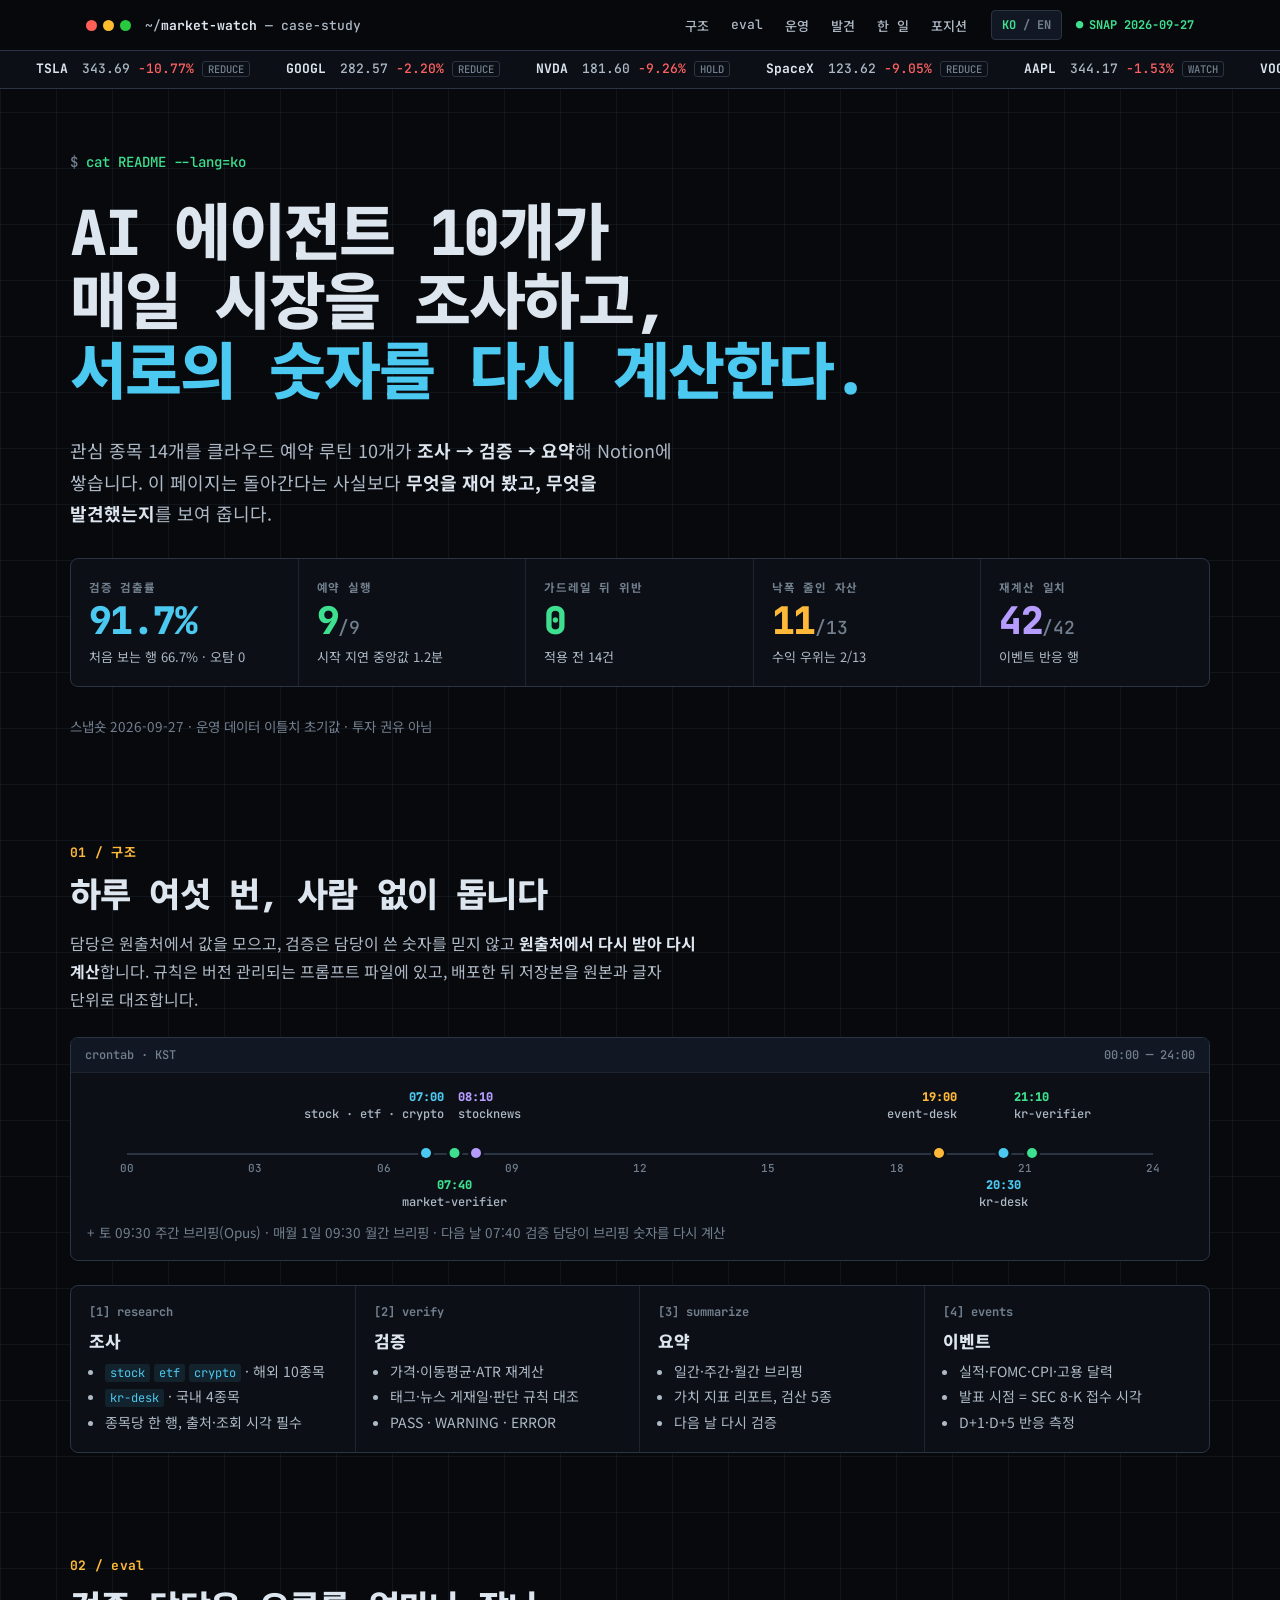
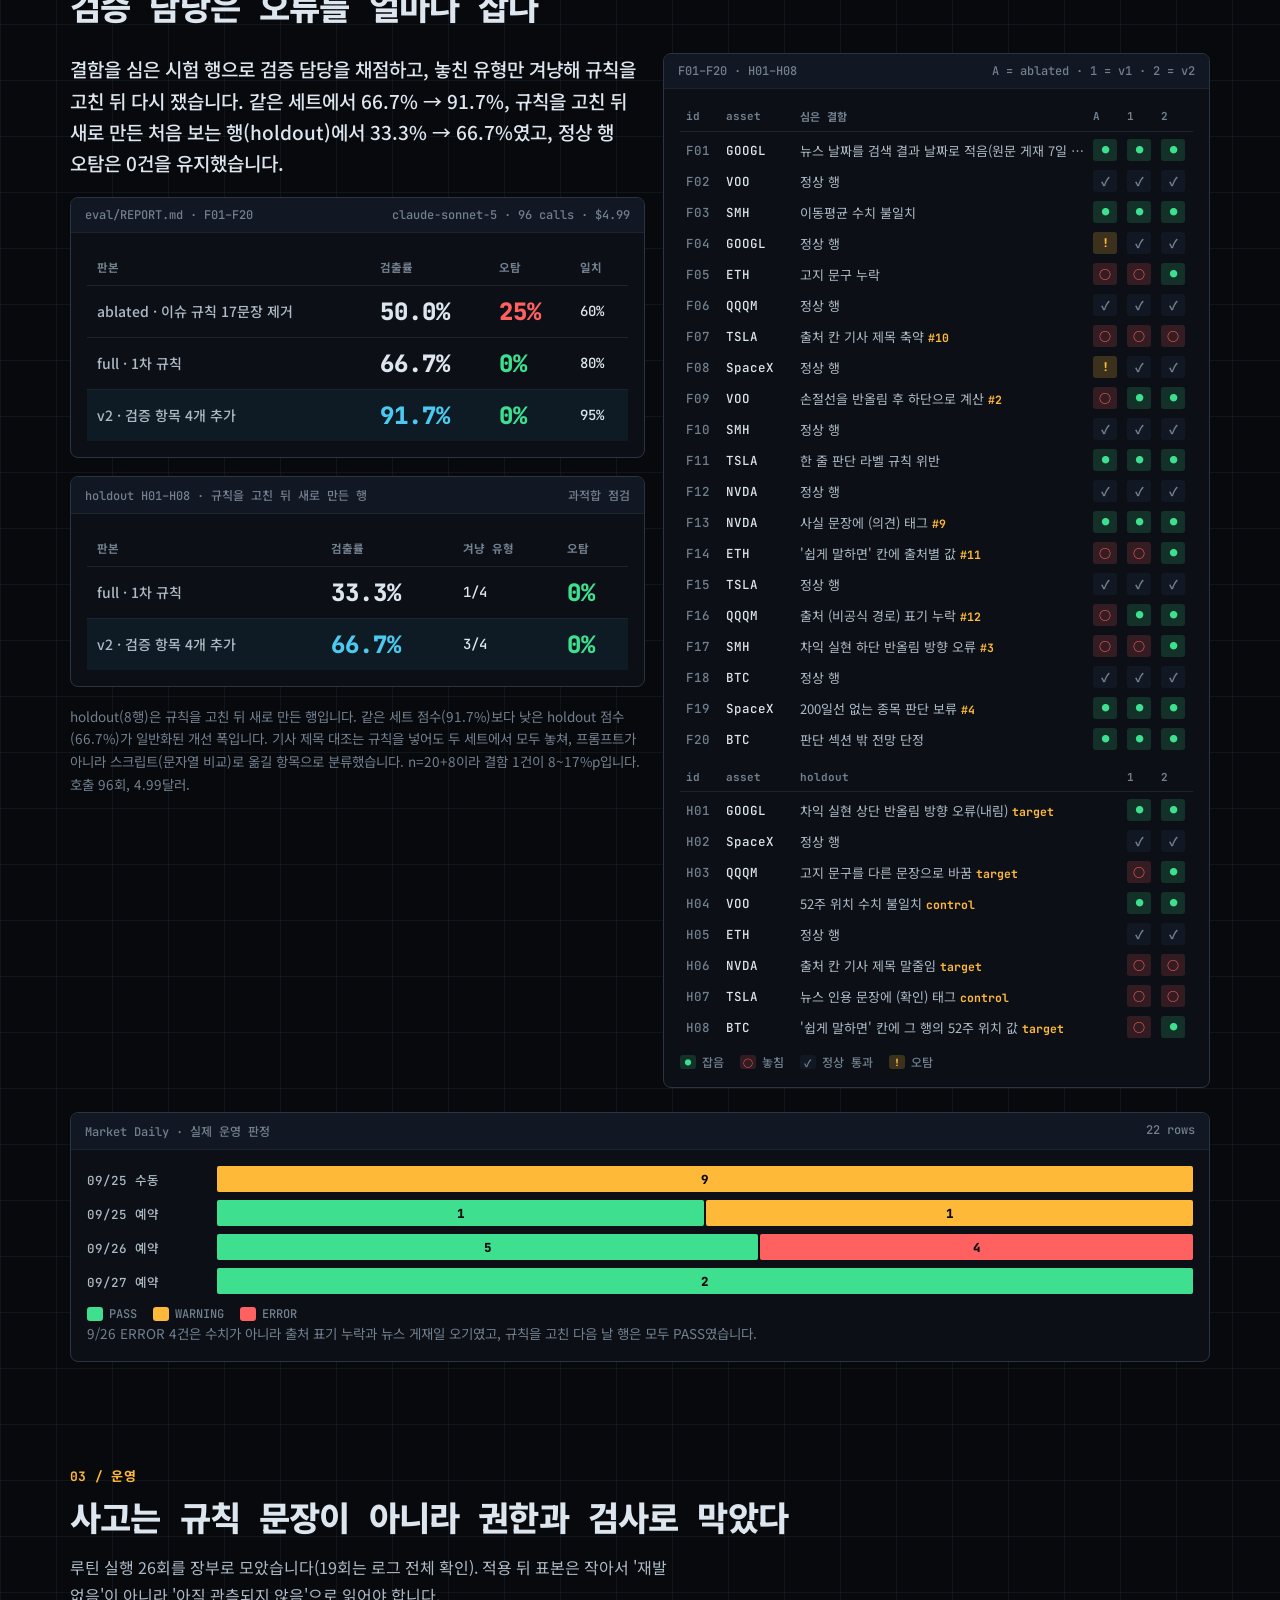
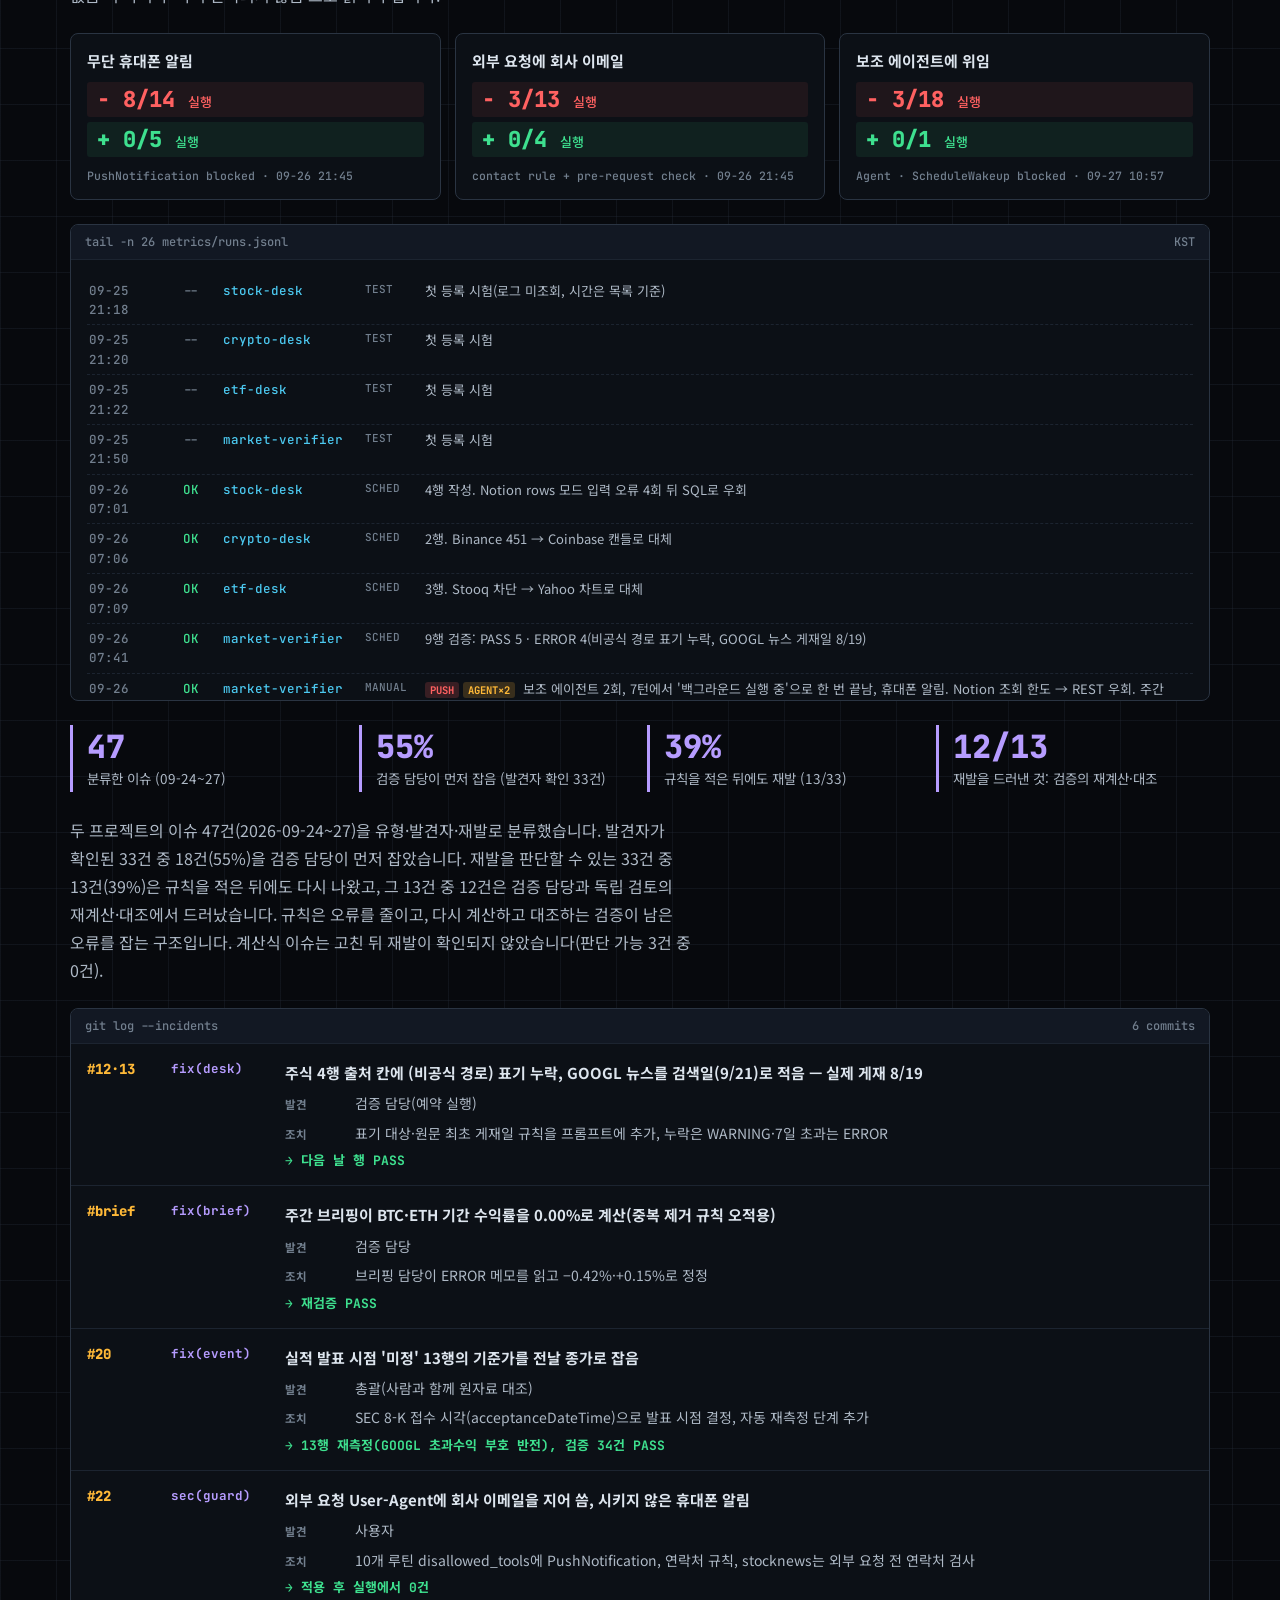
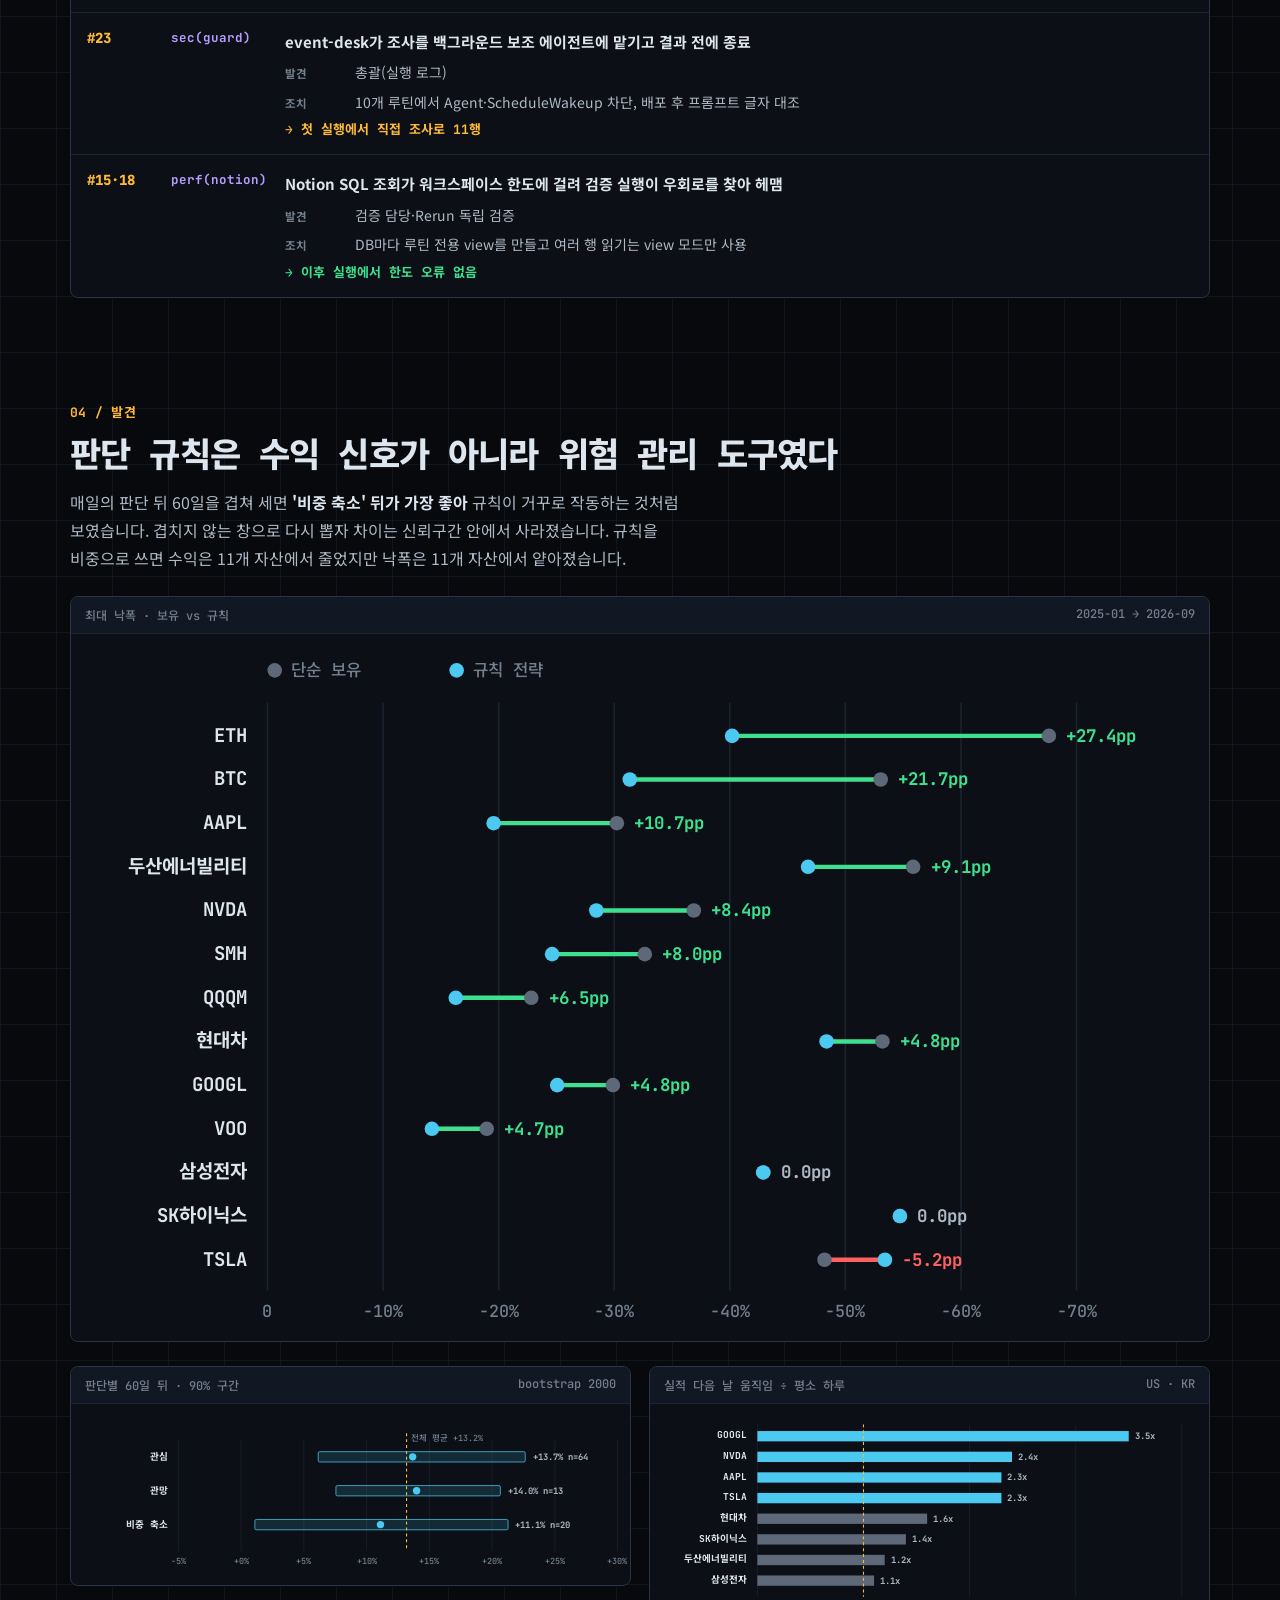
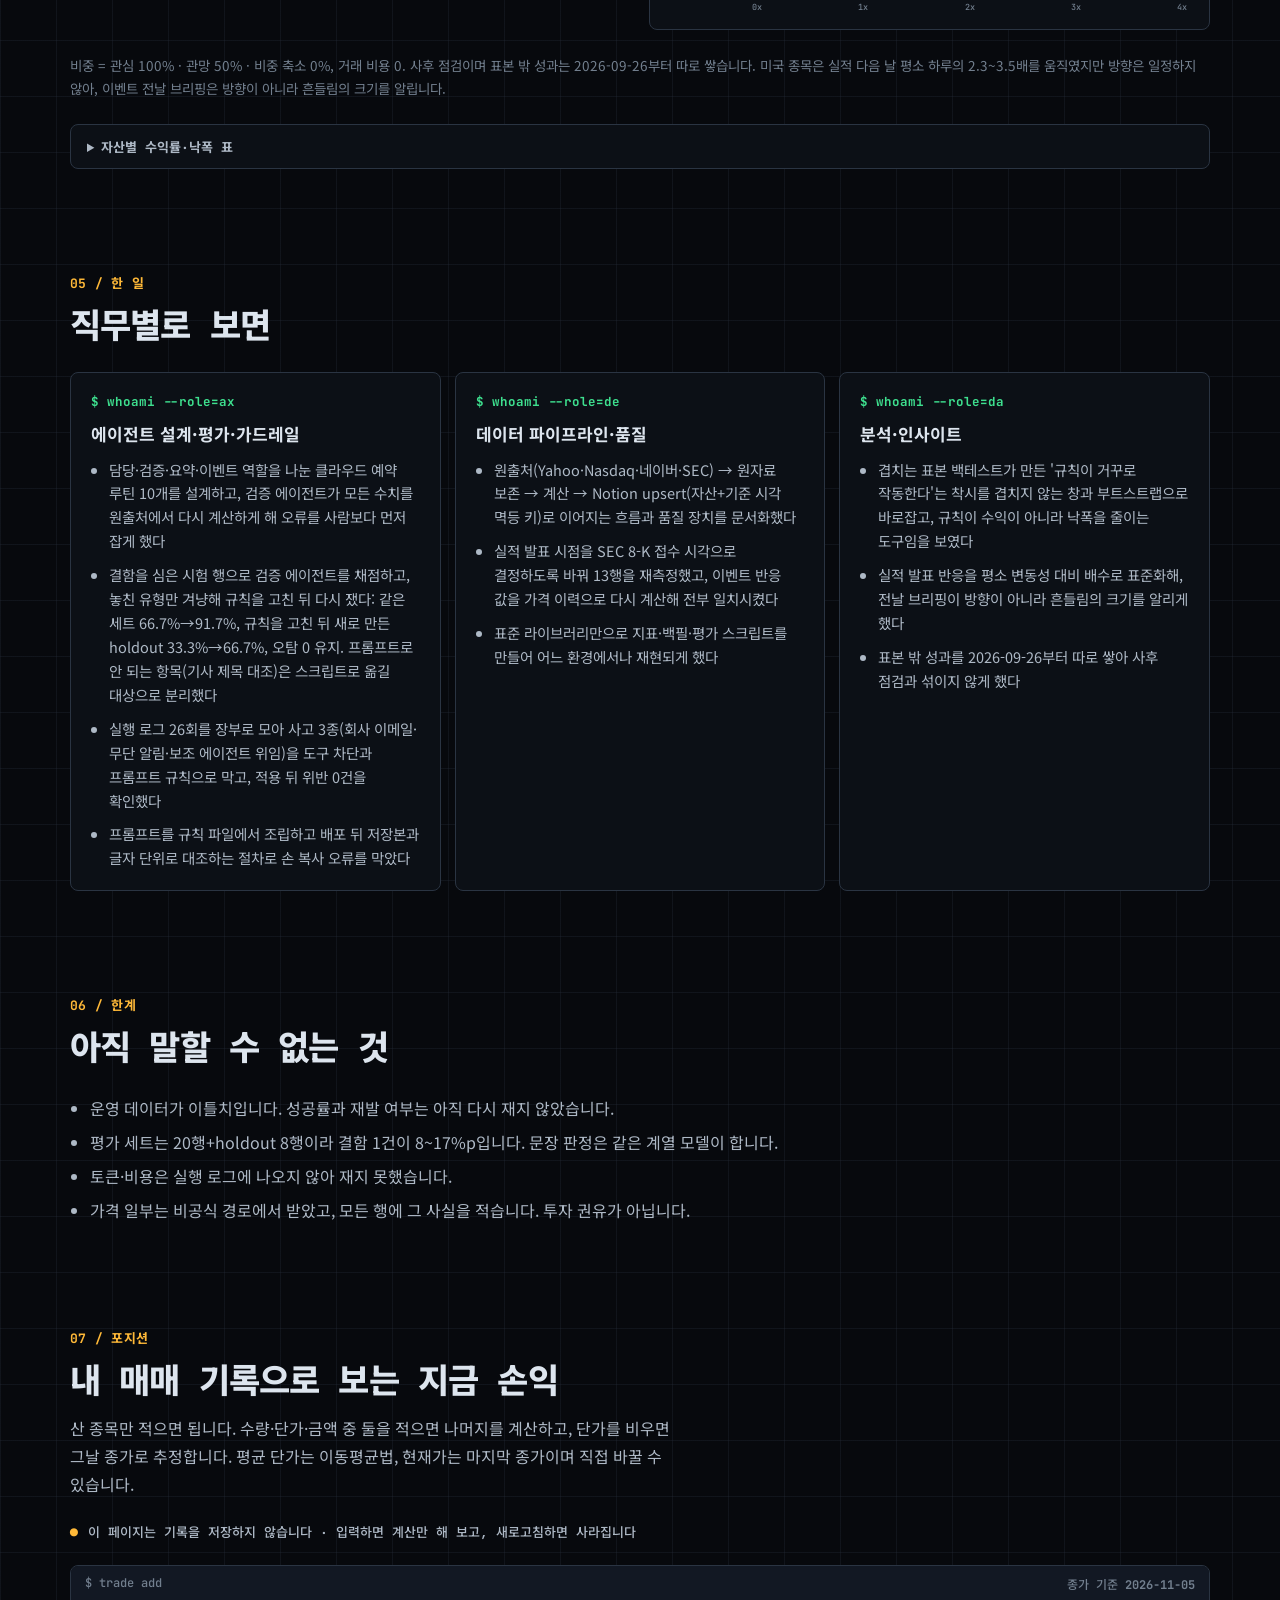
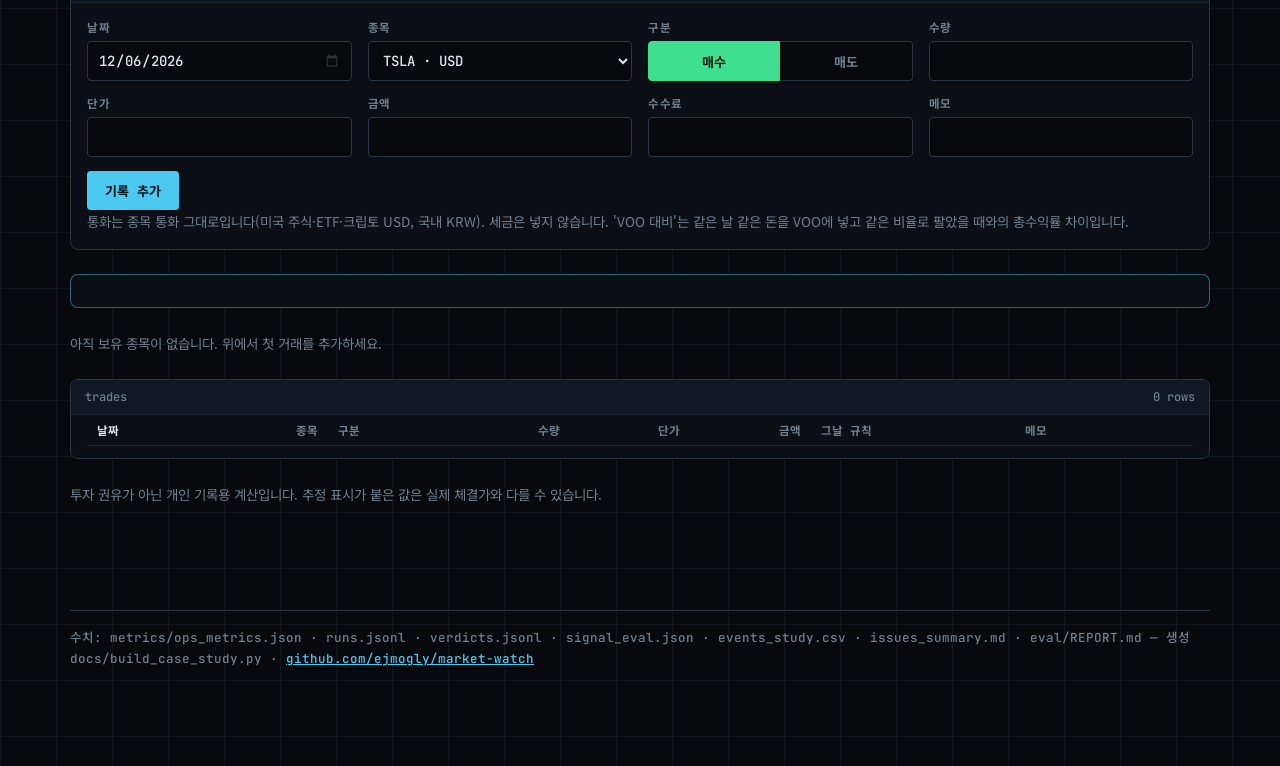
==== commit 942f5063: "Remove passed refresh date from case study and metrics notes" ====
--- a/docs/index.html
+++ b/docs/index.html
@@ -260,7 +260,7 @@
     <div><span class="k"><span class="ko">낙폭 줄인 자산</span><span class="en">lower drawdown</span></span><span class="v c-amb">11<small>/13</small></span><span class="c"><span class="ko">수익 우위는 2/13</span><span class="en">higher return only 2/13</span></span></div>
     <div><span class="k"><span class="ko">재계산 일치</span><span class="en">recomputed match</span></span><span class="v c-vi">42<small>/42</small></span><span class="c"><span class="ko">이벤트 반응 행</span><span class="en">event reaction rows</span></span></div>
   </div>
-  <p class="note"><span class="ko">스냅숏 2026-09-27 · 운영 데이터 이틀치 초기값 · 2026-10-25 갱신 예정 · 투자 권유 아님</span><span class="en">snapshot 2026-09-27 · two days of ops data, early numbers · refresh 2026-10-25 · not investment advice</span></p>
+  <p class="note"><span class="ko">스냅숏 2026-09-27 · 운영 데이터 이틀치 초기값 · 투자 권유 아님</span><span class="en">snapshot 2026-09-27 · two days of ops data, early numbers · not investment advice</span></p>
 </header>
 
 <section id="arch">
@@ -339,7 +339,7 @@
 <section>
   <div class="sh"><span class="idx">06 / <span class="ko">한계</span><span class="en">limits</span></span><h2><span class="ko">아직 말할 수 없는 것</span><span class="en">What this can't claim yet</span></h2></div>
   <ul class="lim">
-    <li><span class="ko">운영 데이터가 이틀치입니다. 성공률과 재발 여부는 2026-10-25에 다시 잽니다.</span><span class="en">Two days of operations data; success and recurrence are re-measured on 2026-10-25.</span></li>
+    <li><span class="ko">운영 데이터가 이틀치입니다. 성공률과 재발 여부는 아직 다시 재지 않았습니다.</span><span class="en">Two days of operations data; success and recurrence have not been re-measured yet.</span></li>
     <li><span class="ko">평가 세트는 20행+holdout 8행이라 결함 1건이 8~17%p입니다. 문장 판정은 같은 계열 모델이 합니다.</span><span class="en">The eval set has 20 + 8 holdout rows (one defect = 8–17 pp), and sentence-level judgments come from the same model family.</span></li>
     <li><span class="ko">토큰·비용은 실행 로그에 나오지 않아 재지 못했습니다.</span><span class="en">Token cost isn't exposed in run logs, so it wasn't measured.</span></li>
     <li><span class="ko">가격 일부는 비공식 경로에서 받았고, 모든 행에 그 사실을 적습니다. 투자 권유가 아닙니다.</span><span class="en">Some prices come from unofficial endpoints, flagged on every row. Not investment advice.</span></li>
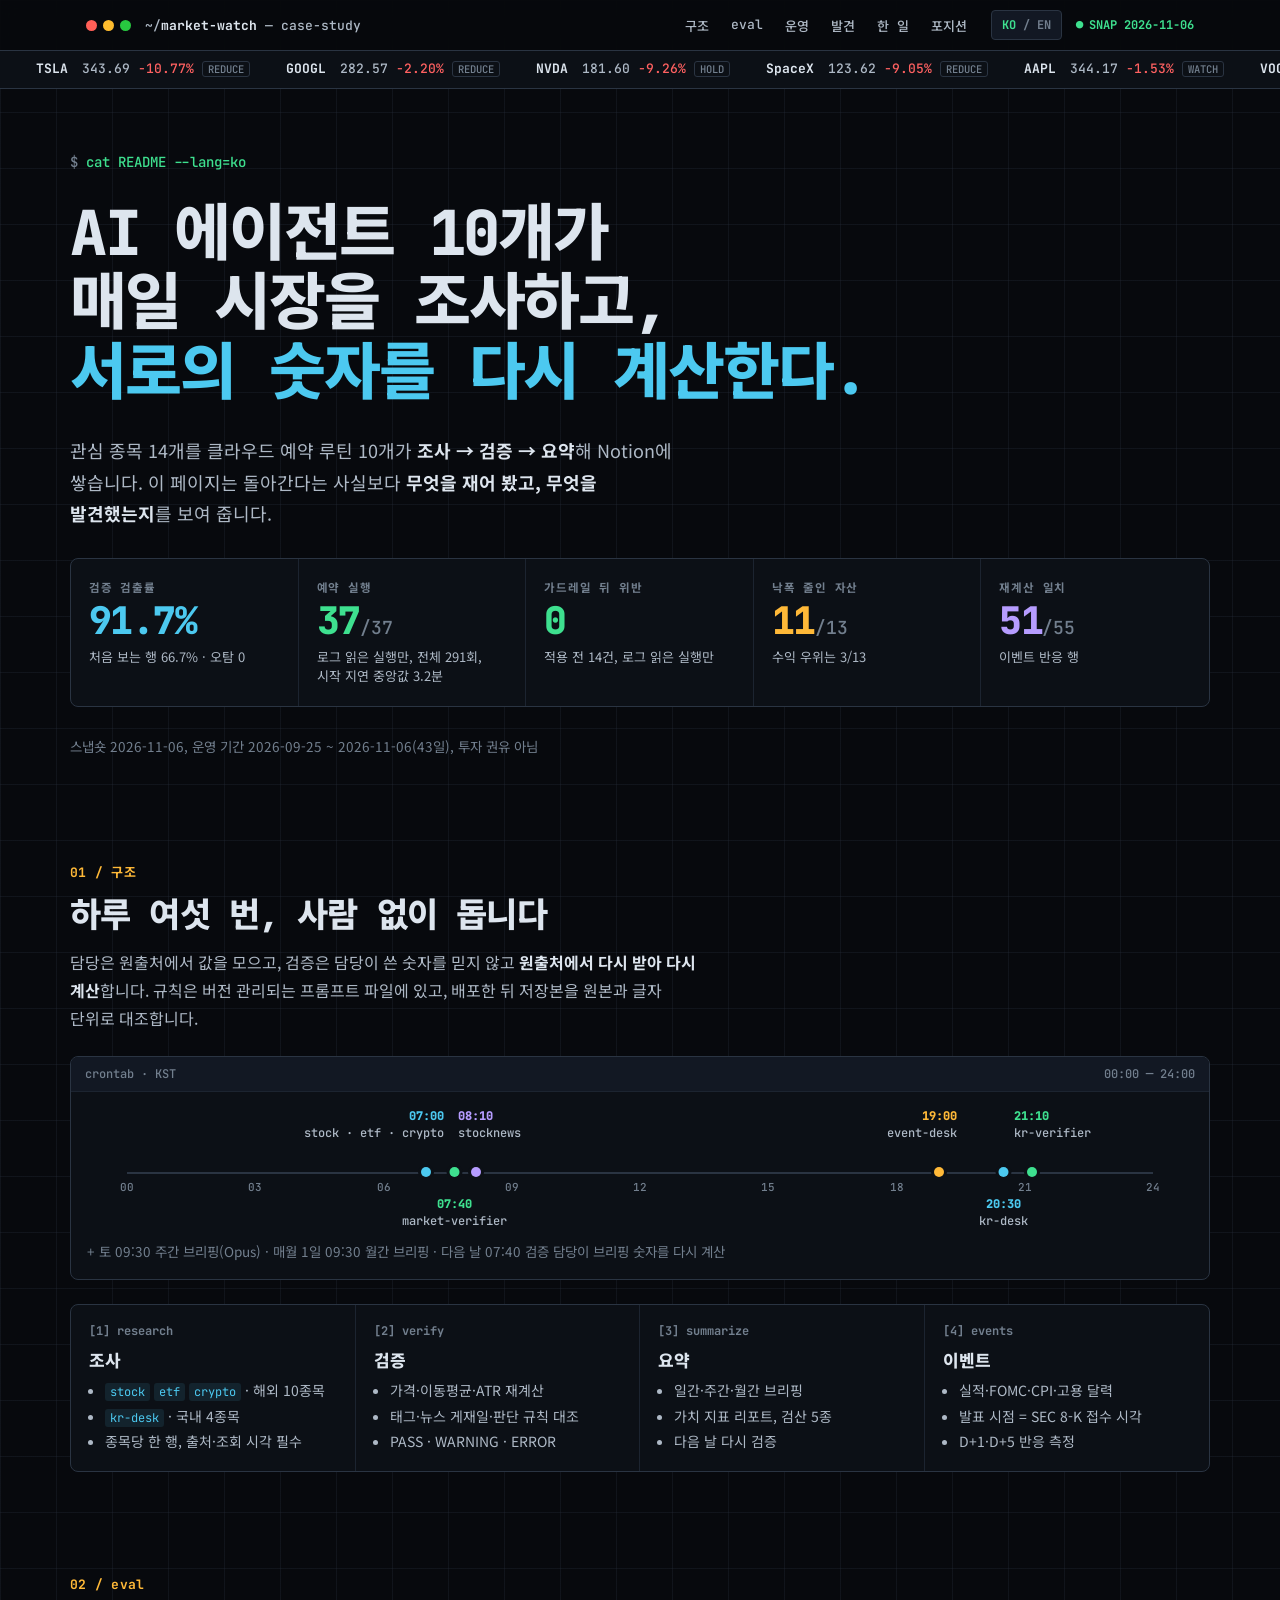
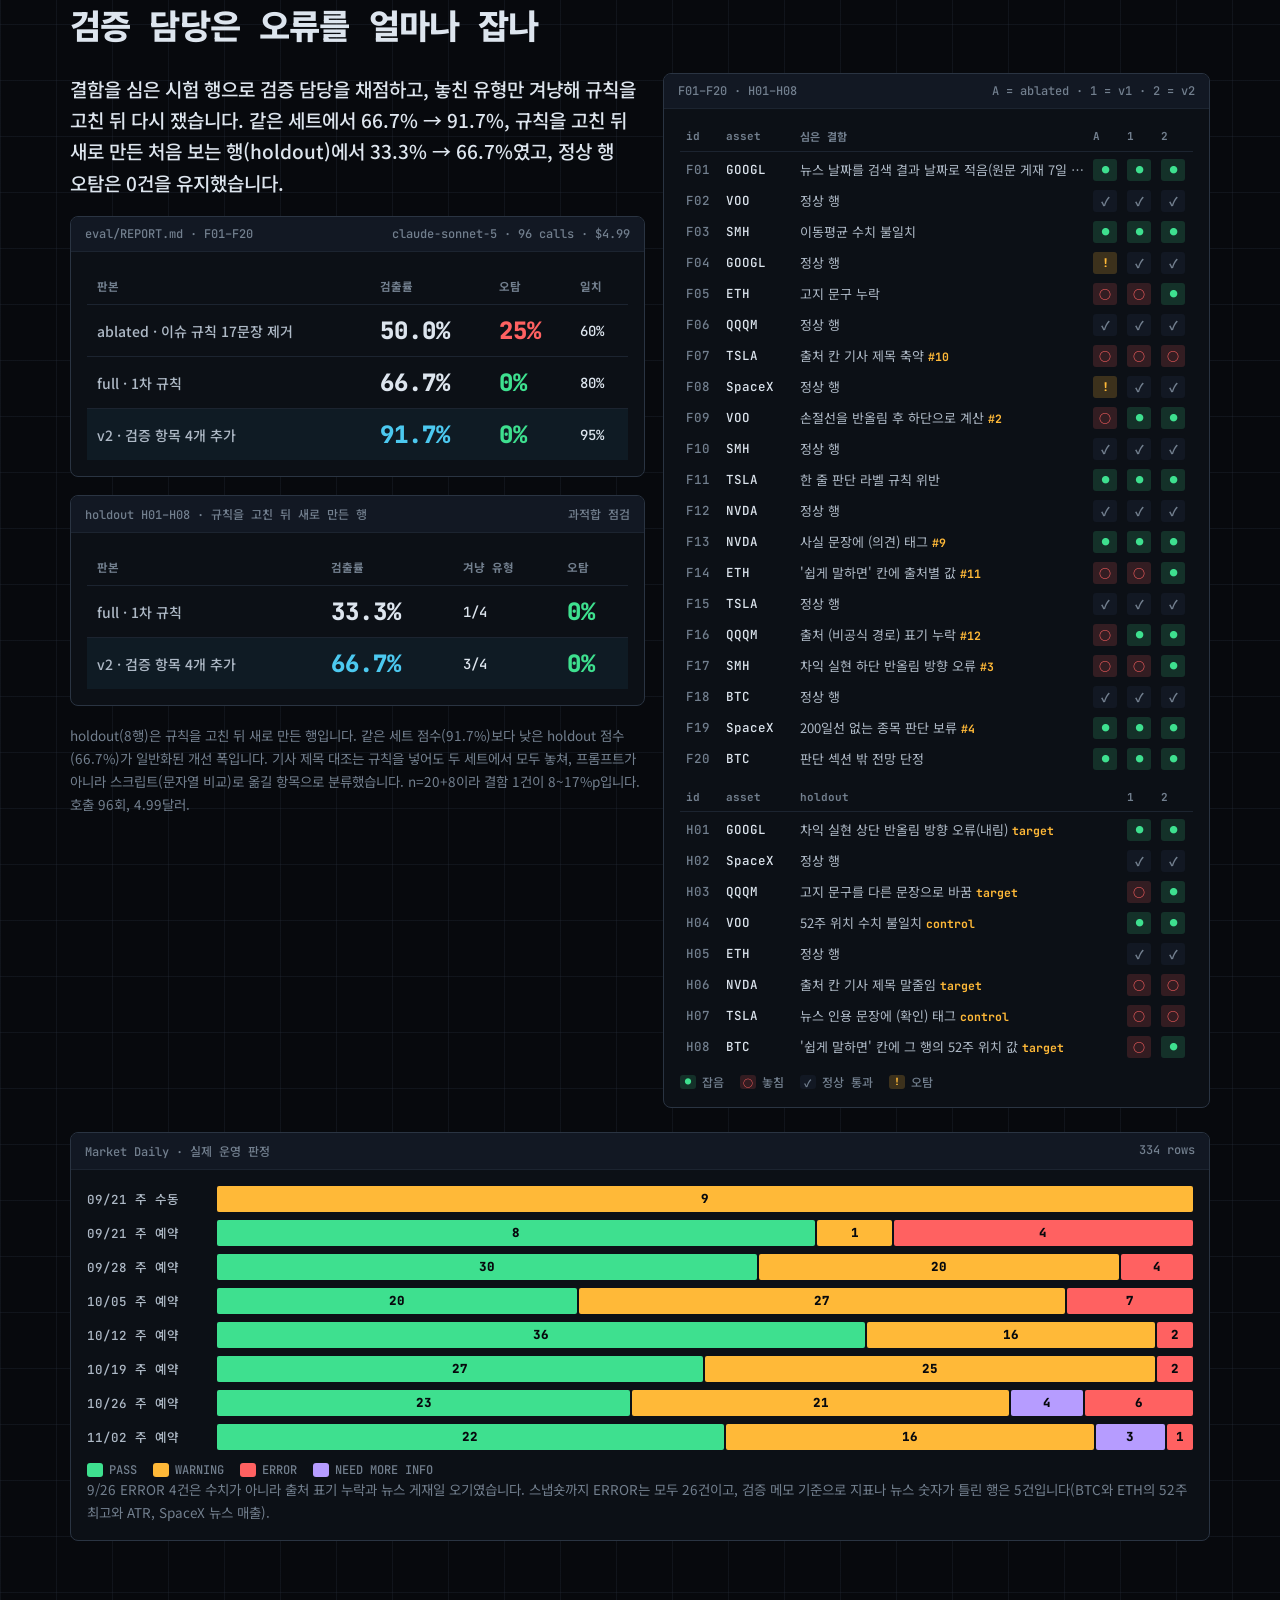
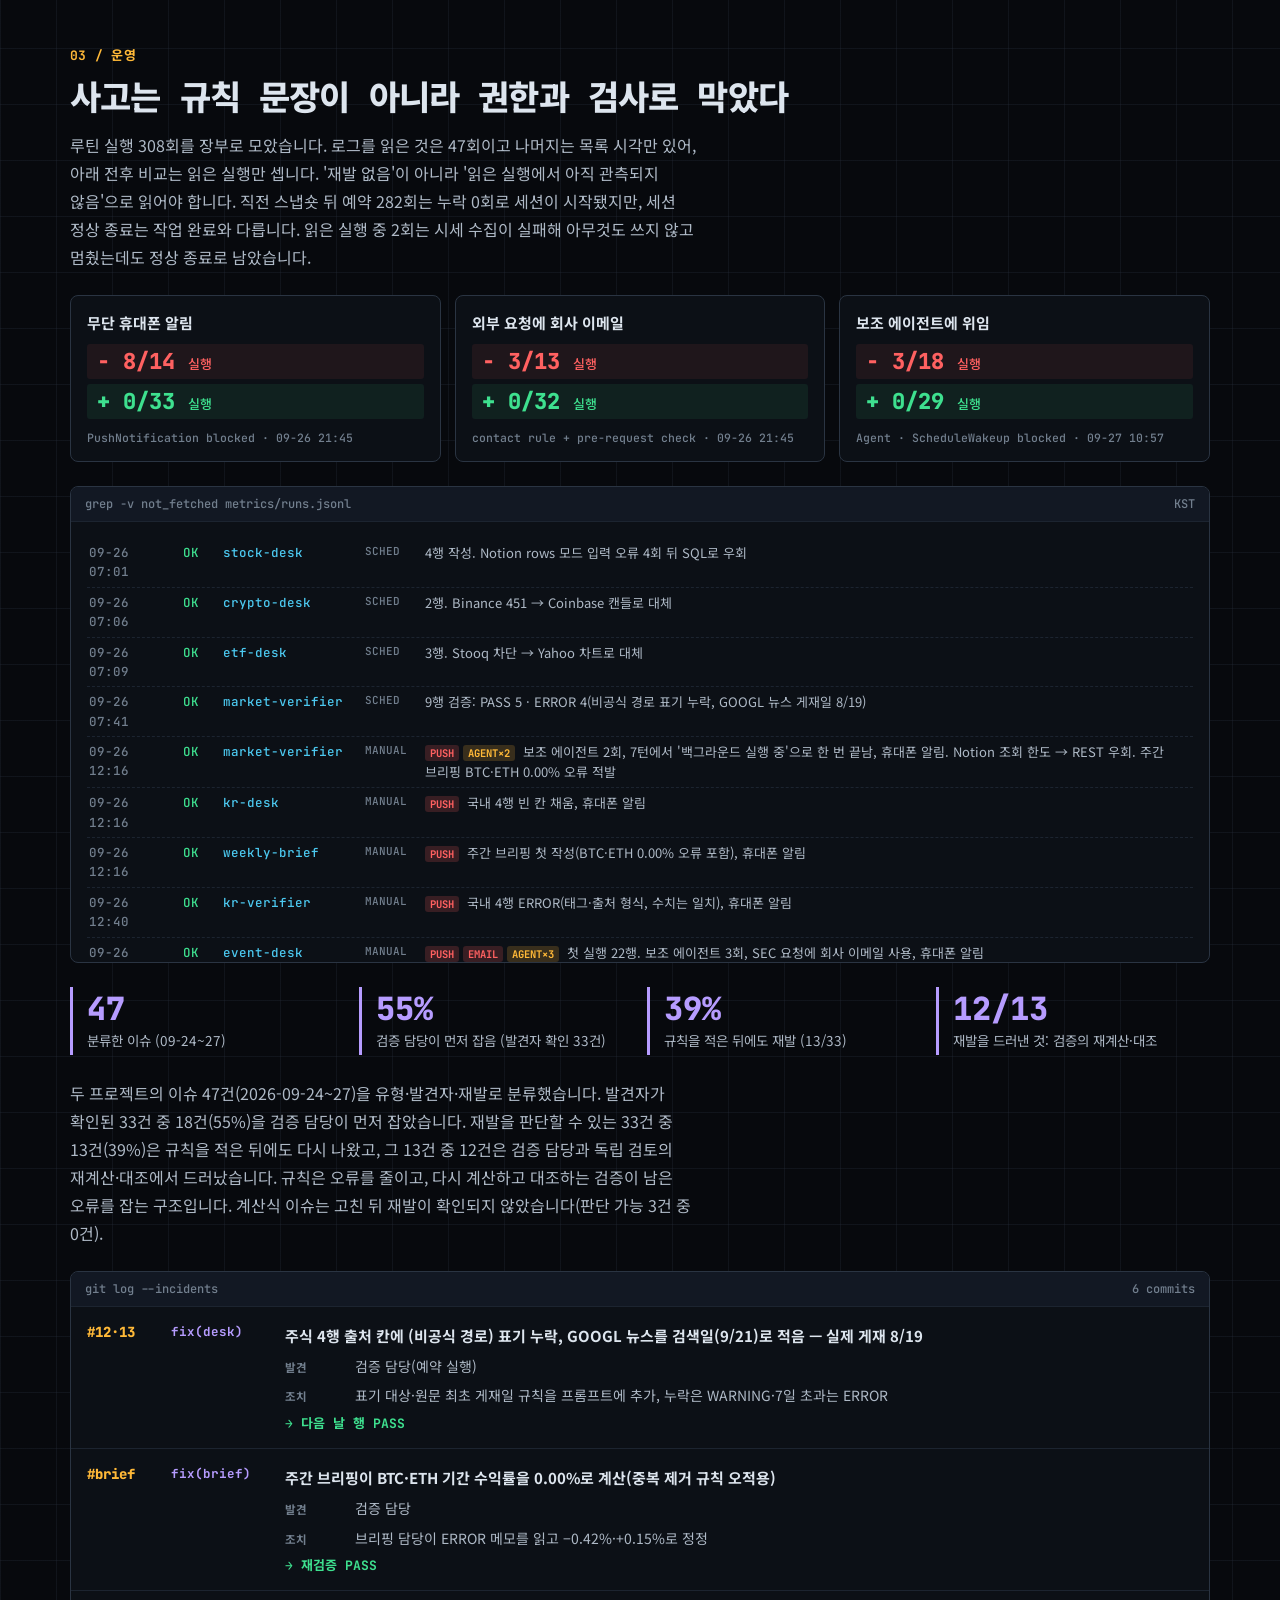
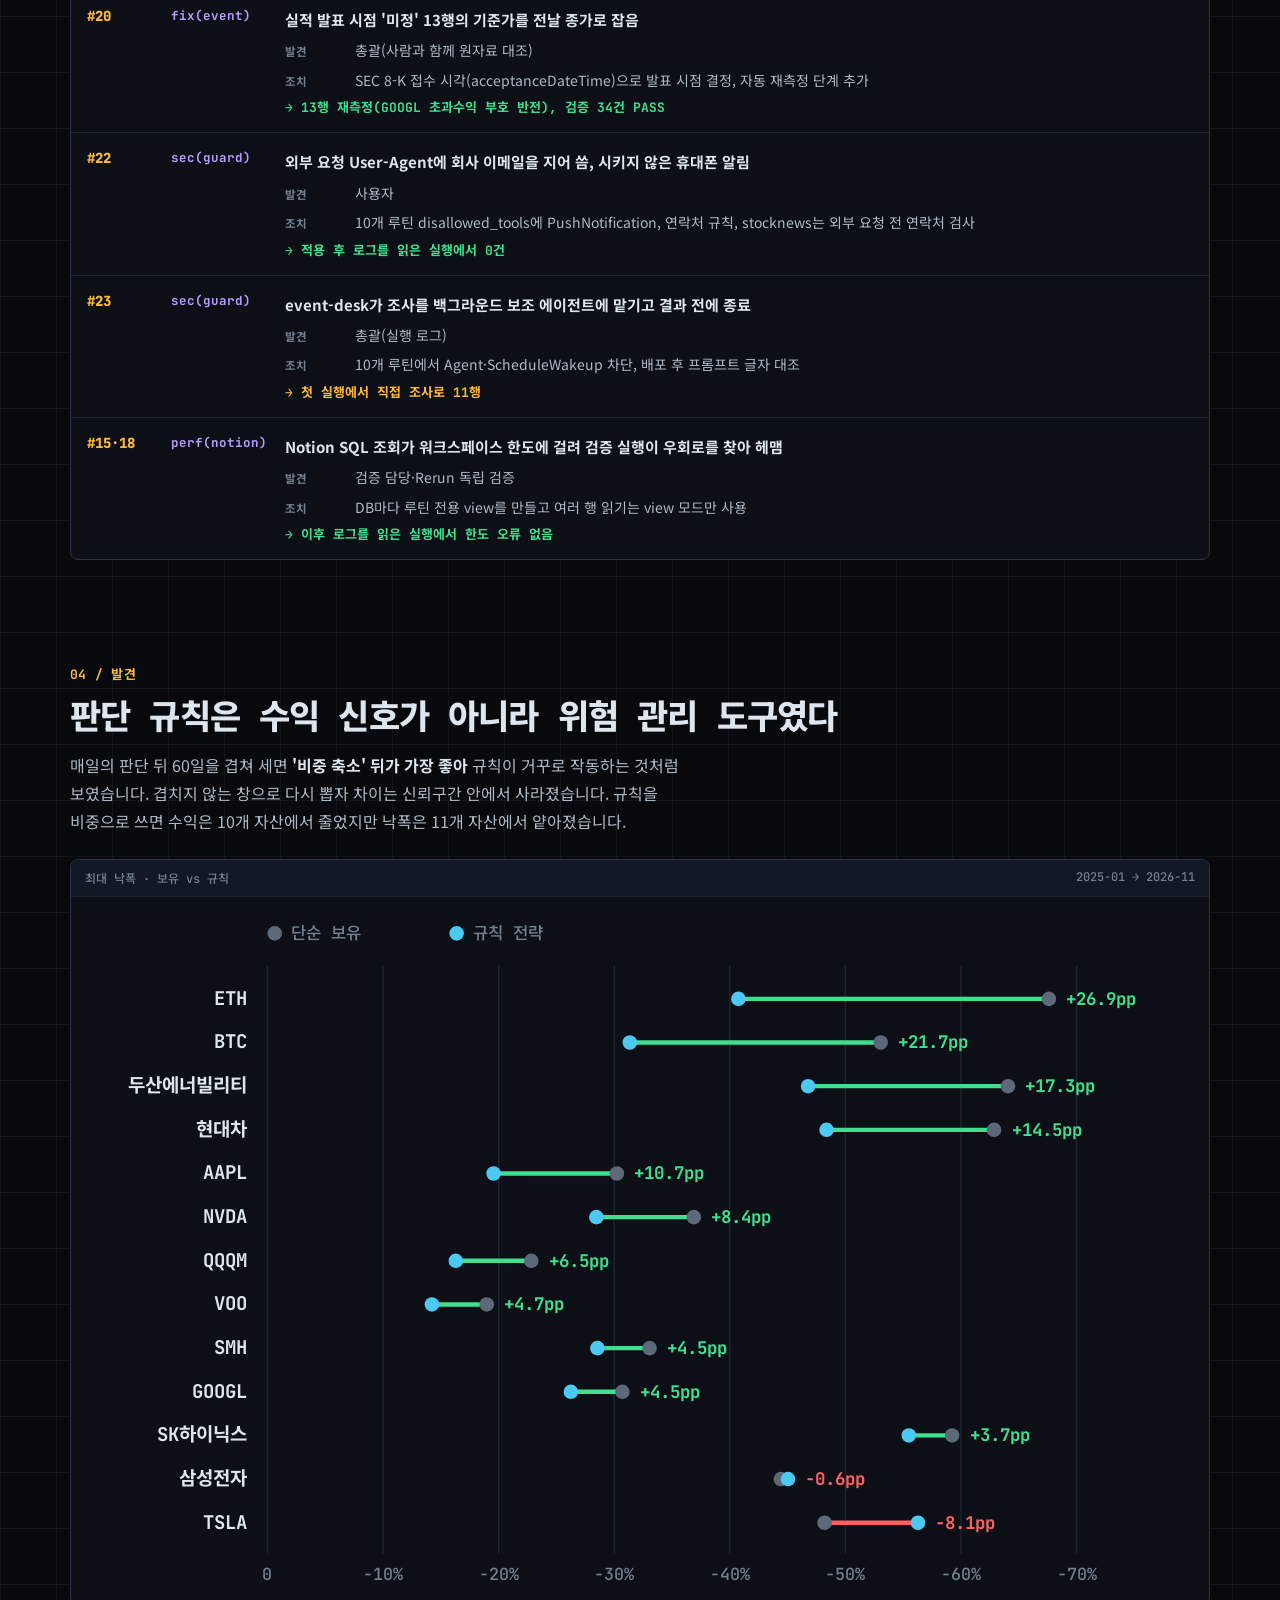
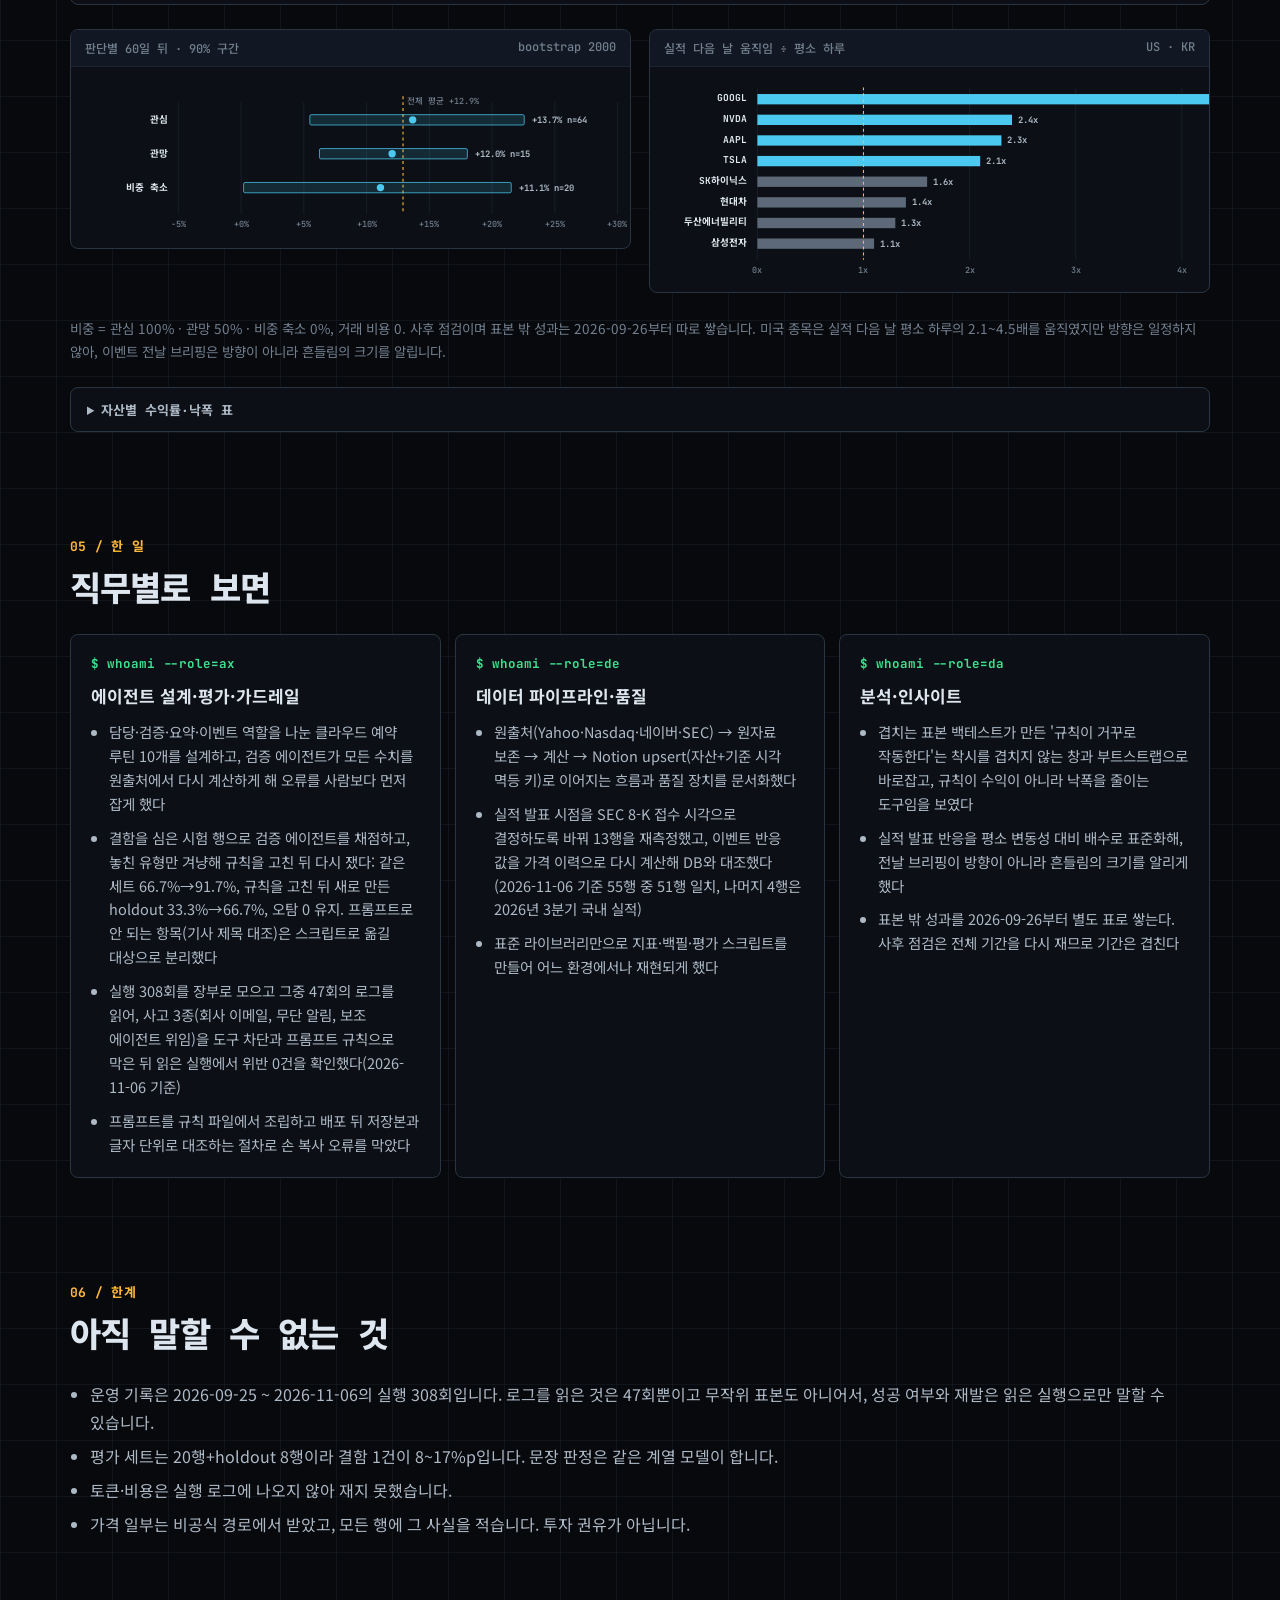
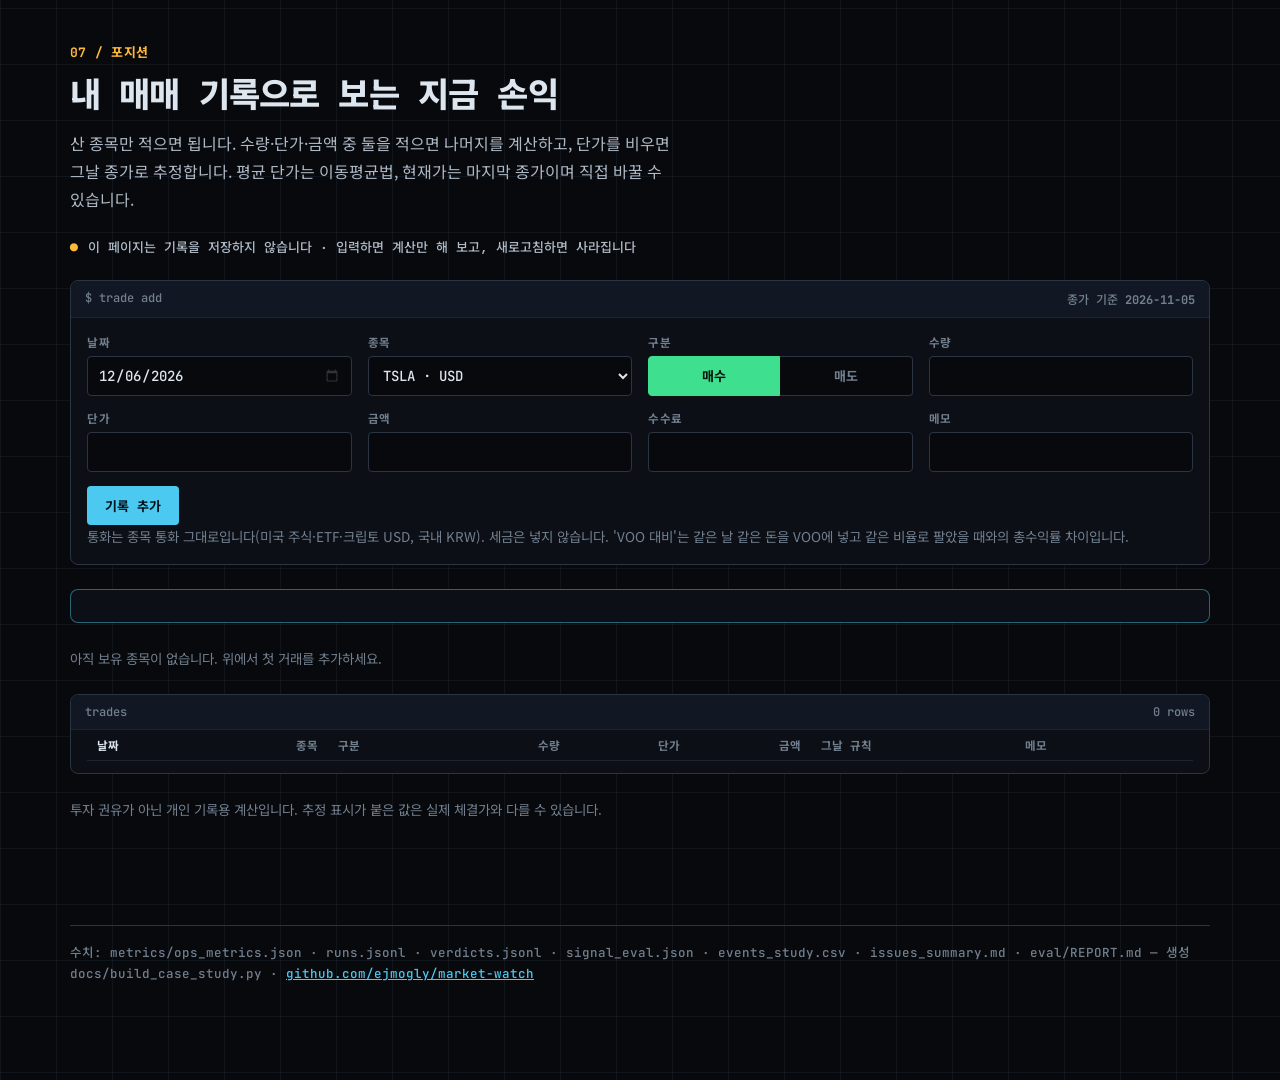
==== commit 6c2ac3e2: "Update ops metrics and case study to the 2026-11-06 snapshot" ====
--- a/docs/index.html
+++ b/docs/index.html
@@ -119,7 +119,7 @@
 .vrow{display:grid;grid-template-columns:118px 1fr;gap:12px;align-items:center;font:500 12.5px var(--mono)}
 .vd{color:var(--tx2)}
 .vb{display:flex;height:26px;gap:2px}.vb span{display:grid;place-items:center;font-weight:800;color:#07090d;min-width:26px;border-radius:2px}
-.vb .p{background:var(--up)}.vb .w{background:var(--amb)}.vb .e{background:var(--dn)}
+.vb .p{background:var(--up)}.vb .w{background:var(--amb)}.vb .e{background:var(--dn)}.vb .n{background:var(--vi)}
 
 /* 운영 */
 .diffs{display:grid;grid-template-columns:repeat(3,1fr);gap:14px}
@@ -245,7 +245,7 @@
 <span class="path">~/<b>market-watch</b> — case-study</span>
 <nav class="nav" aria-label="sections"><a href="#arch"><span class="ko">구조</span><span class="en">arch</span></a><a href="#eval">eval</a><a href="#ops"><span class="ko">운영</span><span class="en">ops</span></a><a href="#find"><span class="ko">발견</span><span class="en">findings</span></a><a href="#roles"><span class="ko">한 일</span><span class="en">role</span></a><a href="#pos"><span class="ko">포지션</span><span class="en">positions</span></a></nav>
 <button class="lang" id="lang" type="button" aria-label="Switch language"><span class="lk">KO</span> / <span class="le">EN</span></button>
-<span class="live">SNAP 2026-09-27</span>
+<span class="live">SNAP 2026-11-06</span>
 </div></div>
 <div class="tape" aria-label="watchlist ticker"><div class="run"><span class="tk"><b>TSLA</b> 343.69 <i class="dn">-10.77%</i><em>REDUCE</em></span><span class="tk"><b>GOOGL</b> 282.57 <i class="dn">-2.20%</i><em>REDUCE</em></span><span class="tk"><b>NVDA</b> 181.60 <i class="dn">-9.26%</i><em>HOLD</em></span><span class="tk"><b>SpaceX</b> 123.62 <i class="dn">-9.05%</i><em>REDUCE</em></span><span class="tk"><b>AAPL</b> 344.17 <i class="dn">-1.53%</i><em>WATCH</em></span><span class="tk"><b>VOO</b> 673.97 <i class="dn">-4.37%</i><em>WATCH</em></span><span class="tk"><b>SMH</b> 447.73 <i class="dn">-11.21%</i><em>HOLD</em></span><span class="tk"><b>QQQM</b> 266.85 <i class="dn">-6.34%</i><em>HOLD</em></span><span class="tk"><b>BTC</b> 80,405 <i class="up">+3.96%</i><em>WATCH</em></span><span class="tk"><b>ETH</b> 2,422.31 <i class="up">+6.58%</i><em>WATCH</em></span><span class="tk"><b>삼성전자</b> 201,500 <i class="dn">-9.03%</i><em>HOLD</em></span><span class="tk"><b>SK하이닉스</b> 1,262,000 <i class="dn">-11.13%</i><em>HOLD</em></span><span class="tk"><b>현대차</b> 293,000 <i class="up">+1.91%</i><em>REDUCE</em></span><span class="tk"><b>두산에너빌리티</b> 49,000 <i class="dn">-7.72%</i><em>REDUCE</em></span><span class="tk"><b>TSLA</b> 343.69 <i class="dn">-10.77%</i><em>REDUCE</em></span><span class="tk"><b>GOOGL</b> 282.57 <i class="dn">-2.20%</i><em>REDUCE</em></span><span class="tk"><b>NVDA</b> 181.60 <i class="dn">-9.26%</i><em>HOLD</em></span><span class="tk"><b>SpaceX</b> 123.62 <i class="dn">-9.05%</i><em>REDUCE</em></span><span class="tk"><b>AAPL</b> 344.17 <i class="dn">-1.53%</i><em>WATCH</em></span><span class="tk"><b>VOO</b> 673.97 <i class="dn">-4.37%</i><em>WATCH</em></span><span class="tk"><b>SMH</b> 447.73 <i class="dn">-11.21%</i><em>HOLD</em></span><span class="tk"><b>QQQM</b> 266.85 <i class="dn">-6.34%</i><em>HOLD</em></span><span class="tk"><b>BTC</b> 80,405 <i class="up">+3.96%</i><em>WATCH</em></span><span class="tk"><b>ETH</b> 2,422.31 <i class="up">+6.58%</i><em>WATCH</em></span><span class="tk"><b>삼성전자</b> 201,500 <i class="dn">-9.03%</i><em>HOLD</em></span><span class="tk"><b>SK하이닉스</b> 1,262,000 <i class="dn">-11.13%</i><em>HOLD</em></span><span class="tk"><b>현대차</b> 293,000 <i class="up">+1.91%</i><em>REDUCE</em></span><span class="tk"><b>두산에너빌리티</b> 49,000 <i class="dn">-7.72%</i><em>REDUCE</em></span></div></div>
 <main class="w">
@@ -255,12 +255,12 @@
   <p class="lede"><span class="ko">관심 종목 14개를 클라우드 예약 루틴 10개가 <b>조사 → 검증 → 요약</b>해 Notion에 쌓습니다. 이 페이지는 돌아간다는 사실보다 <b>무엇을 재어 봤고, 무엇을 발견했는지</b>를 보여 줍니다.</span><span class="en">Ten scheduled cloud routines <b>research → verify → summarize</b> 14 assets into Notion. This page is less about the fact that it runs and more about <b>what was measured and what turned up</b>.</span></p>
   <div class="kp">
     <div><span class="k"><span class="ko">검증 검출률</span><span class="en">verifier recall</span></span><span class="v c-cy">91.7%</span><span class="c"><span class="ko">처음 보는 행 66.7% · 오탐 0</span><span class="en">unseen rows 66.7% · 0 false alarms</span></span></div>
-    <div><span class="k"><span class="ko">예약 실행</span><span class="en">scheduled runs</span></span><span class="v c-up">9<small>/9</small></span><span class="c"><span class="ko">시작 지연 중앙값 1.2분</span><span class="en">median start delay 1.2 min</span></span></div>
-    <div><span class="k"><span class="ko">가드레일 뒤 위반</span><span class="en">violations after fix</span></span><span class="v c-up">0</span><span class="c"><span class="ko">적용 전 14건</span><span class="en">14 before</span></span></div>
-    <div><span class="k"><span class="ko">낙폭 줄인 자산</span><span class="en">lower drawdown</span></span><span class="v c-amb">11<small>/13</small></span><span class="c"><span class="ko">수익 우위는 2/13</span><span class="en">higher return only 2/13</span></span></div>
-    <div><span class="k"><span class="ko">재계산 일치</span><span class="en">recomputed match</span></span><span class="v c-vi">42<small>/42</small></span><span class="c"><span class="ko">이벤트 반응 행</span><span class="en">event reaction rows</span></span></div>
+    <div><span class="k"><span class="ko">예약 실행</span><span class="en">scheduled runs</span></span><span class="v c-up">37<small>/37</small></span><span class="c"><span class="ko">로그 읽은 실행만, 전체 291회, 시작 지연 중앙값 3.2분</span><span class="en">runs with logs read, 291 in all, median start delay 3.2 min</span></span></div>
+    <div><span class="k"><span class="ko">가드레일 뒤 위반</span><span class="en">violations after fix</span></span><span class="v c-up">0</span><span class="c"><span class="ko">적용 전 14건, 로그 읽은 실행만</span><span class="en">14 before, runs with logs read</span></span></div>
+    <div><span class="k"><span class="ko">낙폭 줄인 자산</span><span class="en">lower drawdown</span></span><span class="v c-amb">11<small>/13</small></span><span class="c"><span class="ko">수익 우위는 3/13</span><span class="en">higher return only 3/13</span></span></div>
+    <div><span class="k"><span class="ko">재계산 일치</span><span class="en">recomputed match</span></span><span class="v c-vi">51<small>/55</small></span><span class="c"><span class="ko">이벤트 반응 행</span><span class="en">event reaction rows</span></span></div>
   </div>
-  <p class="note"><span class="ko">스냅숏 2026-09-27 · 운영 데이터 이틀치 초기값 · 투자 권유 아님</span><span class="en">snapshot 2026-09-27 · two days of ops data, early numbers · not investment advice</span></p>
+  <p class="note"><span class="ko">스냅숏 2026-11-06, 운영 기간 2026-09-25 ~ 2026-11-06(43일), 투자 권유 아님</span><span class="en">snapshot 2026-11-06, ops data 2026-09-25 to 2026-11-06 (43 days), not investment advice</span></p>
 </header>
 
 <section id="arch">
@@ -297,18 +297,18 @@
       <div class="leg"><span><b class="gc hit">●</b><span class="ko">잡음</span><span class="en">caught</span></span><span><b class="gc miss">○</b><span class="ko">놓침</span><span class="en">missed</span></span><span><b class="gc ok">✓</b><span class="ko">정상 통과</span><span class="en">clean pass</span></span><span><b class="gc fa">!</b><span class="ko">오탐</span><span class="en">false alarm</span></span></div>
     </div></div>
   </div>
-  <div class="win"><div class="wt"><span>Market Daily · <span class="ko">실제 운영 판정</span><span class="en">production verdicts</span></span><span>22 rows</span></div><div class="wb">
-    <div class="vl"><div class="vrow"><span class="vd">09/25 <span class="ko">수동</span><span class="en">manual</span></span><span class="vb"><span class="w" style="flex:9">9</span></span></div><div class="vrow"><span class="vd">09/25 <span class="ko">예약</span><span class="en">sched</span></span><span class="vb"><span class="p" style="flex:1">1</span><span class="w" style="flex:1">1</span></span></div><div class="vrow"><span class="vd">09/26 <span class="ko">예약</span><span class="en">sched</span></span><span class="vb"><span class="p" style="flex:5">5</span><span class="e" style="flex:4">4</span></span></div><div class="vrow"><span class="vd">09/27 <span class="ko">예약</span><span class="en">sched</span></span><span class="vb"><span class="p" style="flex:2">2</span></span></div></div>
-    <div class="leg"><span><b class="gc" style="background:var(--up)"></b>PASS</span><span><b class="gc" style="background:var(--amb)"></b>WARNING</span><span><b class="gc" style="background:var(--dn)"></b>ERROR</span></div>
-    <p class="note"><span class="ko">9/26 ERROR 4건은 수치가 아니라 출처 표기 누락과 뉴스 게재일 오기였고, 규칙을 고친 다음 날 행은 모두 PASS였습니다.</span><span class="en">The four ERRORs on 9/26 were a missing source note and a wrong news date, not numbers; after the rule fix, next-day rows all passed.</span></p>
+  <div class="win"><div class="wt"><span>Market Daily · <span class="ko">실제 운영 판정</span><span class="en">production verdicts</span></span><span>334 rows</span></div><div class="wb">
+    <div class="vl"><div class="vrow"><span class="vd">09/21 <span class="ko">주</span><span class="en">wk</span> <span class="ko">수동</span><span class="en">manual</span></span><span class="vb"><span class="w" style="flex:9">9</span></span></div><div class="vrow"><span class="vd">09/21 <span class="ko">주</span><span class="en">wk</span> <span class="ko">예약</span><span class="en">sched</span></span><span class="vb"><span class="p" style="flex:8">8</span><span class="w" style="flex:1">1</span><span class="e" style="flex:4">4</span></span></div><div class="vrow"><span class="vd">09/28 <span class="ko">주</span><span class="en">wk</span> <span class="ko">예약</span><span class="en">sched</span></span><span class="vb"><span class="p" style="flex:30">30</span><span class="w" style="flex:20">20</span><span class="e" style="flex:4">4</span></span></div><div class="vrow"><span class="vd">10/05 <span class="ko">주</span><span class="en">wk</span> <span class="ko">예약</span><span class="en">sched</span></span><span class="vb"><span class="p" style="flex:20">20</span><span class="w" style="flex:27">27</span><span class="e" style="flex:7">7</span></span></div><div class="vrow"><span class="vd">10/12 <span class="ko">주</span><span class="en">wk</span> <span class="ko">예약</span><span class="en">sched</span></span><span class="vb"><span class="p" style="flex:36">36</span><span class="w" style="flex:16">16</span><span class="e" style="flex:2">2</span></span></div><div class="vrow"><span class="vd">10/19 <span class="ko">주</span><span class="en">wk</span> <span class="ko">예약</span><span class="en">sched</span></span><span class="vb"><span class="p" style="flex:27">27</span><span class="w" style="flex:25">25</span><span class="e" style="flex:2">2</span></span></div><div class="vrow"><span class="vd">10/26 <span class="ko">주</span><span class="en">wk</span> <span class="ko">예약</span><span class="en">sched</span></span><span class="vb"><span class="p" style="flex:23">23</span><span class="w" style="flex:21">21</span><span class="n" style="flex:4">4</span><span class="e" style="flex:6">6</span></span></div><div class="vrow"><span class="vd">11/02 <span class="ko">주</span><span class="en">wk</span> <span class="ko">예약</span><span class="en">sched</span></span><span class="vb"><span class="p" style="flex:22">22</span><span class="w" style="flex:16">16</span><span class="n" style="flex:3">3</span><span class="e" style="flex:1">1</span></span></div></div>
+    <div class="leg"><span><b class="gc" style="background:var(--up)"></b>PASS</span><span><b class="gc" style="background:var(--amb)"></b>WARNING</span><span><b class="gc" style="background:var(--dn)"></b>ERROR</span><span><b class="gc" style="background:var(--vi)"></b>NEED MORE INFO</span></div>
+    <p class="note"><span class="ko">9/26 ERROR 4건은 수치가 아니라 출처 표기 누락과 뉴스 게재일 오기였습니다. 스냅숏까지 ERROR는 모두 26건이고, 검증 메모 기준으로 지표나 뉴스 숫자가 틀린 행은 5건입니다(BTC와 ETH의 52주 최고와 ATR, SpaceX 뉴스 매출).</span><span class="en">The four ERRORs on 9/26 were a missing source note and a wrong news date, not numbers. Through the snapshot there are 26 ERRORs in all; by the verifier's notes 5 had a wrong figure (BTC and ETH 52-week high and ATR, a SpaceX revenue number in the news text).</span></p>
   </div></div>
 </section>
 
 <section id="ops">
   <div class="sh"><span class="idx">03 / <span class="ko">운영</span><span class="en">operations</span></span><h2><span class="ko">사고는 규칙 문장이 아니라 권한과 검사로 막았다</span><span class="en">Incidents were closed with permissions and checks, not more prose</span></h2>
-  <p><span class="ko">루틴 실행 26회를 장부로 모았습니다(19회는 로그 전체 확인). 적용 뒤 표본은 작아서 '재발 없음'이 아니라 '아직 관측되지 않음'으로 읽어야 합니다.</span><span class="en">26 routine runs went into a ledger (19 logs read in full). The post-fix sample is small: read it as 'not yet observed', not 'never again'.</span></p></div>
-  <div class="diffs"><div class="df"><div class="dh"><span class="ko">무단 휴대폰 알림</span><span class="en">unrequested phone push</span></div><div class="dm">- 8/14 <span class="ko">실행</span><span class="en">runs</span></div><div class="dp">+ 0/5 <span class="ko">실행</span><span class="en">runs</span></div><div class="dw">PushNotification blocked · 09-26 21:45</div></div><div class="df"><div class="dh"><span class="ko">외부 요청에 회사 이메일</span><span class="en">company e-mail in outbound UA</span></div><div class="dm">- 3/13 <span class="ko">실행</span><span class="en">runs</span></div><div class="dp">+ 0/4 <span class="ko">실행</span><span class="en">runs</span></div><div class="dw">contact rule + pre-request check · 09-26 21:45</div></div><div class="df"><div class="dh"><span class="ko">보조 에이전트에 위임</span><span class="en">delegation to sub-agent</span></div><div class="dm">- 3/18 <span class="ko">실행</span><span class="en">runs</span></div><div class="dp">+ 0/1 <span class="ko">실행</span><span class="en">runs</span></div><div class="dw">Agent · ScheduleWakeup blocked · 09-27 10:57</div></div></div>
-  <div class="win"><div class="wt"><span>tail -n 26 metrics/runs.jsonl</span><span>KST</span></div><div class="wb log"><div class="ll"><span class="lt">09-25 21:18</span><span class="lk dim">--</span><span class="lr">stock-desk</span><span class="lm">TEST</span><span class="ln"> <span class="ko">첫 등록 시험(로그 미조회, 시간은 목록 기준)</span><span class="en">0.8m · log not read</span></span></div><div class="ll"><span class="lt">09-25 21:20</span><span class="lk dim">--</span><span class="lr">crypto-desk</span><span class="lm">TEST</span><span class="ln"> <span class="ko">첫 등록 시험</span><span class="en">8.1m · log not read</span></span></div><div class="ll"><span class="lt">09-25 21:22</span><span class="lk dim">--</span><span class="lr">etf-desk</span><span class="lm">TEST</span><span class="ln"> <span class="ko">첫 등록 시험</span><span class="en">1.1m · log not read</span></span></div><div class="ll"><span class="lt">09-25 21:50</span><span class="lk dim">--</span><span class="lr">market-verifier</span><span class="lm">TEST</span><span class="ln"> <span class="ko">첫 등록 시험</span><span class="en">4.1m · log not read</span></span></div><div class="ll"><span class="lt">09-26 07:01</span><span class="lk ok">OK</span><span class="lr">stock-desk</span><span class="lm">SCHED</span><span class="ln"> <span class="ko">4행 작성. Notion rows 모드 입력 오류 4회 뒤 SQL로 우회</span><span class="en">55 turns · 10.5m</span></span></div><div class="ll"><span class="lt">09-26 07:06</span><span class="lk ok">OK</span><span class="lr">crypto-desk</span><span class="lm">SCHED</span><span class="ln"> <span class="ko">2행. Binance 451 → Coinbase 캔들로 대체</span><span class="en">40 turns · 8.4m</span></span></div><div class="ll"><span class="lt">09-26 07:09</span><span class="lk ok">OK</span><span class="lr">etf-desk</span><span class="lm">SCHED</span><span class="ln"> <span class="ko">3행. Stooq 차단 → Yahoo 차트로 대체</span><span class="en">42 turns · 10.4m</span></span></div><div class="ll"><span class="lt">09-26 07:41</span><span class="lk ok">OK</span><span class="lr">market-verifier</span><span class="lm">SCHED</span><span class="ln"> <span class="ko">9행 검증: PASS 5 · ERROR 4(비공식 경로 표기 누락, GOOGL 뉴스 게재일 8/19)</span><span class="en">75 turns · 9.9m</span></span></div><div class="ll"><span class="lt">09-26 12:16</span><span class="lk ok">OK</span><span class="lr">market-verifier</span><span class="lm">MANUAL</span><span class="ln"><b class="fl bad">PUSH</b><b class="fl warn">AGENT×2</b> <span class="ko">보조 에이전트 2회, 7턴에서 &#x27;백그라운드 실행 중&#x27;으로 한 번 끝남, 휴대폰 알림. Notion 조회 한도 → REST 우회. 주간 브리핑 BTC·ETH 0.00% 오류 적발</span><span class="en">15 turns · 7.7m</span></span></div><div class="ll"><span class="lt">09-26 12:16</span><span class="lk ok">OK</span><span class="lr">kr-desk</span><span class="lm">MANUAL</span><span class="ln"><b class="fl bad">PUSH</b> <span class="ko">국내 4행 빈 칸 채움, 휴대폰 알림</span><span class="en">34 turns · 12.3m</span></span></div><div class="ll"><span class="lt">09-26 12:16</span><span class="lk ok">OK</span><span class="lr">weekly-brief</span><span class="lm">MANUAL</span><span class="ln"><b class="fl bad">PUSH</b> <span class="ko">주간 브리핑 첫 작성(BTC·ETH 0.00% 오류 포함), 휴대폰 알림</span><span class="en">15 turns · 4.0m</span></span></div><div class="ll"><span class="lt">09-26 12:40</span><span class="lk ok">OK</span><span class="lr">kr-verifier</span><span class="lm">MANUAL</span><span class="ln"><b class="fl bad">PUSH</b> <span class="ko">국내 4행 ERROR(태그·출처 형식, 수치는 일치), 휴대폰 알림</span><span class="en">57 turns · 11.1m</span></span></div><div class="ll"><span class="lt">09-26 13:05</span><span class="lk ok">OK</span><span class="lr">event-desk</span><span class="lm">MANUAL</span><span class="ln"><b class="fl bad">PUSH</b><b class="fl bad">EMAIL</b><b class="fl warn">AGENT×3</b> <span class="ko">첫 실행 22행. 보조 에이전트 3회, SEC 요청에 회사 이메일 사용, 휴대폰 알림</span><span class="en">32 turns · 10.7m</span></span></div><div class="ll"><span class="lt">09-26 14:50</span><span class="lk ok">OK</span><span class="lr">weekly-brief</span><span class="lm">MANUAL</span><span class="ln"><b class="fl bad">PUSH</b> <span class="ko">검증 ERROR를 받아 BTC -0.42%·ETH +0.15%로 정정 → 다음 검증 PASS</span><span class="en">19 turns · 7.6m</span></span></div><div class="ll"><span class="lt">09-26 19:00</span><span class="lk ok">OK</span><span class="lr">event-desk</span><span class="lm">SCHED</span><span class="ln"><b class="fl bad">EMAIL</b> <span class="ko">과거 10행. SEC 요청에 회사 이메일 사용</span><span class="en">41 turns · 7.4m</span></span></div><div class="ll"><span class="lt">09-26 19:23</span><span class="lk ok">OK</span><span class="lr">weekly-brief</span><span class="lm">MANUAL</span><span class="ln"><b class="fl bad">PUSH</b> <span class="ko">Opus. 주간 브리핑 + 가치 지표 리포트(검산 5개 통과), 휴대폰 알림</span><span class="en">35 turns · 8.9m</span></span></div><div class="ll"><span class="lt">09-26 20:19</span><span class="lk dim">--</span><span class="lr">stocknews-refresh</span><span class="lm">MANUAL</span><span class="ln"> <span class="ko">첫 시험(총괄 기록상 정상 완료)</span><span class="en">12.9m · log not read</span></span></div><div class="ll"><span class="lt">09-26 20:44</span><span class="lk dim">--</span><span class="lr">stocknews-refresh</span><span class="lm">MANUAL</span><span class="ln"> <span class="ko">전용 환경 시험</span><span class="en">4.6m · log not read</span></span></div><div class="ll"><span class="lt">09-26 21:04</span><span class="lk ok">OK</span><span class="lr">event-desk</span><span class="lm">MANUAL</span><span class="ln"><b class="fl bad">PUSH</b><b class="fl bad">EMAIL</b> <span class="ko">SEC 8-K 접수 시각으로 13행 재측정(GOOGL 부호 반전 등). 회사 이메일 사용, 휴대폰 알림</span><span class="en">61 turns · 8.3m</span></span></div><div class="ll"><span class="lt">09-26 21:10</span><span class="lk dim">--</span><span class="lr">stocknews-refresh</span><span class="lm">MANUAL</span><span class="ln"> <span class="ko">캡션 수정 시험</span><span class="en">1.7m · log not read</span></span></div><div class="ll"><span class="lt">09-26 21:32</span><span class="lk ok">OK</span><span class="lr">event-desk</span><span class="lm">MANUAL</span><span class="ln"><b class="fl warn">AGENT×1</b> <span class="ko">국내 과거 5행. 보조 에이전트 1회(결과 수신 후 반영). 앞쪽 로그 미조회</span><span class="en">28 turns · 7.2m</span></span></div><div class="ll"><span class="lt">09-27 07:04</span><span class="lk ok">OK</span><span class="lr">crypto-desk</span><span class="lm">SCHED</span><span class="ln"> <span class="ko">가드레일 적용 뒤 첫 정기 실행</span><span class="en">43 turns · 8.0m</span></span></div><div class="ll"><span class="lt">09-27 07:40</span><span class="lk ok">OK</span><span class="lr">market-verifier</span><span class="lm">SCHED</span><span class="ln"> <span class="ko">34건 검증(행 2·브리핑 1·이벤트 31) 전부 PASS, SEC는 gmail 연락처</span><span class="en">89 turns · 16.2m</span></span></div><div class="ll"><span class="lt">09-27 08:11</span><span class="lk ok">OK</span><span class="lr">stocknews-refresh</span><span class="lm">SCHED</span><span class="ln"> <span class="ko">교체 11건·차트 11개. 옛 셋업 스크립트(회사 이메일 UA) 상태였음</span><span class="en">31 turns · 4.1m</span></span></div><div class="ll"><span class="lt">09-27 09:39</span><span class="lk ok">OK</span><span class="lr">stocknews-refresh</span><span class="lm">MANUAL</span><span class="ln"> <span class="ko">새 셋업, 연락처 검사 통과(gmail)</span><span class="en">28 turns · 3.2m</span></span></div><div class="ll"><span class="lt">09-27 19:04</span><span class="lk ok">OK</span><span class="lr">event-desk</span><span class="lm">SCHED</span><span class="ln"> <span class="ko">Agent 차단 뒤 첫 실행: 직접 조사로 국내 실적 11행, gmail 연락처</span><span class="en">68 turns · 14.4m</span></span></div></div></div>
+  <p><span class="ko">루틴 실행 308회를 장부로 모았습니다. 로그를 읽은 것은 47회이고 나머지는 목록 시각만 있어, 아래 전후 비교는 읽은 실행만 셉니다. '재발 없음'이 아니라 '읽은 실행에서 아직 관측되지 않음'으로 읽어야 합니다. 직전 스냅숏 뒤 예약 282회는 누락 0회로 세션이 시작됐지만, 세션 정상 종료는 작업 완료와 다릅니다. 읽은 실행 중 2회는 시세 수집이 실패해 아무것도 쓰지 않고 멈췄는데도 정상 종료로 남았습니다.</span><span class="en">308 routine runs went into a ledger. Logs were read for 47; the rest have list timestamps only, so the before/after counts below cover the runs that were read. Read them as 'not observed in the runs read', not 'never again'. Since the previous snapshot, 282 scheduled fires started with 0 missing, but a clean session end is not a finished job: 2 of the runs read stopped after a price fetch failed, wrote nothing, and still ended as success.</span></p></div>
+  <div class="diffs"><div class="df"><div class="dh"><span class="ko">무단 휴대폰 알림</span><span class="en">unrequested phone push</span></div><div class="dm">- 8/14 <span class="ko">실행</span><span class="en">runs</span></div><div class="dp">+ 0/33 <span class="ko">실행</span><span class="en">runs</span></div><div class="dw">PushNotification blocked · 09-26 21:45</div></div><div class="df"><div class="dh"><span class="ko">외부 요청에 회사 이메일</span><span class="en">company e-mail in outbound UA</span></div><div class="dm">- 3/13 <span class="ko">실행</span><span class="en">runs</span></div><div class="dp">+ 0/32 <span class="ko">실행</span><span class="en">runs</span></div><div class="dw">contact rule + pre-request check · 09-26 21:45</div></div><div class="df"><div class="dh"><span class="ko">보조 에이전트에 위임</span><span class="en">delegation to sub-agent</span></div><div class="dm">- 3/18 <span class="ko">실행</span><span class="en">runs</span></div><div class="dp">+ 0/29 <span class="ko">실행</span><span class="en">runs</span></div><div class="dw">Agent · ScheduleWakeup blocked · 09-27 10:57</div></div></div>
+  <div class="win"><div class="wt"><span>grep -v not_fetched metrics/runs.jsonl</span><span>KST</span></div><div class="wb log"><div class="ll"><span class="lt">09-26 07:01</span><span class="lk ok">OK</span><span class="lr">stock-desk</span><span class="lm">SCHED</span><span class="ln"> <span class="ko">4행 작성. Notion rows 모드 입력 오류 4회 뒤 SQL로 우회</span><span class="en">55 turns · 10.5m</span></span></div><div class="ll"><span class="lt">09-26 07:06</span><span class="lk ok">OK</span><span class="lr">crypto-desk</span><span class="lm">SCHED</span><span class="ln"> <span class="ko">2행. Binance 451 → Coinbase 캔들로 대체</span><span class="en">40 turns · 8.4m</span></span></div><div class="ll"><span class="lt">09-26 07:09</span><span class="lk ok">OK</span><span class="lr">etf-desk</span><span class="lm">SCHED</span><span class="ln"> <span class="ko">3행. Stooq 차단 → Yahoo 차트로 대체</span><span class="en">42 turns · 10.4m</span></span></div><div class="ll"><span class="lt">09-26 07:41</span><span class="lk ok">OK</span><span class="lr">market-verifier</span><span class="lm">SCHED</span><span class="ln"> <span class="ko">9행 검증: PASS 5 · ERROR 4(비공식 경로 표기 누락, GOOGL 뉴스 게재일 8/19)</span><span class="en">75 turns · 9.9m</span></span></div><div class="ll"><span class="lt">09-26 12:16</span><span class="lk ok">OK</span><span class="lr">market-verifier</span><span class="lm">MANUAL</span><span class="ln"><b class="fl bad">PUSH</b><b class="fl warn">AGENT×2</b> <span class="ko">보조 에이전트 2회, 7턴에서 &#x27;백그라운드 실행 중&#x27;으로 한 번 끝남, 휴대폰 알림. Notion 조회 한도 → REST 우회. 주간 브리핑 BTC·ETH 0.00% 오류 적발</span><span class="en">15 turns · 7.7m</span></span></div><div class="ll"><span class="lt">09-26 12:16</span><span class="lk ok">OK</span><span class="lr">kr-desk</span><span class="lm">MANUAL</span><span class="ln"><b class="fl bad">PUSH</b> <span class="ko">국내 4행 빈 칸 채움, 휴대폰 알림</span><span class="en">34 turns · 12.3m</span></span></div><div class="ll"><span class="lt">09-26 12:16</span><span class="lk ok">OK</span><span class="lr">weekly-brief</span><span class="lm">MANUAL</span><span class="ln"><b class="fl bad">PUSH</b> <span class="ko">주간 브리핑 첫 작성(BTC·ETH 0.00% 오류 포함), 휴대폰 알림</span><span class="en">15 turns · 4.0m</span></span></div><div class="ll"><span class="lt">09-26 12:40</span><span class="lk ok">OK</span><span class="lr">kr-verifier</span><span class="lm">MANUAL</span><span class="ln"><b class="fl bad">PUSH</b> <span class="ko">국내 4행 ERROR(태그·출처 형식, 수치는 일치), 휴대폰 알림</span><span class="en">57 turns · 11.1m</span></span></div><div class="ll"><span class="lt">09-26 13:05</span><span class="lk ok">OK</span><span class="lr">event-desk</span><span class="lm">MANUAL</span><span class="ln"><b class="fl bad">PUSH</b><b class="fl bad">EMAIL</b><b class="fl warn">AGENT×3</b> <span class="ko">첫 실행 22행. 보조 에이전트 3회, SEC 요청에 회사 이메일 사용, 휴대폰 알림</span><span class="en">32 turns · 10.7m</span></span></div><div class="ll"><span class="lt">09-26 14:50</span><span class="lk ok">OK</span><span class="lr">weekly-brief</span><span class="lm">MANUAL</span><span class="ln"><b class="fl bad">PUSH</b> <span class="ko">검증 ERROR를 받아 BTC -0.42%·ETH +0.15%로 정정 → 다음 검증 PASS</span><span class="en">19 turns · 7.6m</span></span></div><div class="ll"><span class="lt">09-26 19:00</span><span class="lk ok">OK</span><span class="lr">event-desk</span><span class="lm">SCHED</span><span class="ln"><b class="fl bad">EMAIL</b> <span class="ko">과거 10행. SEC 요청에 회사 이메일 사용</span><span class="en">41 turns · 7.4m</span></span></div><div class="ll"><span class="lt">09-26 19:23</span><span class="lk ok">OK</span><span class="lr">weekly-brief</span><span class="lm">MANUAL</span><span class="ln"><b class="fl bad">PUSH</b> <span class="ko">Opus. 주간 브리핑 + 가치 지표 리포트(검산 5개 통과), 휴대폰 알림</span><span class="en">35 turns · 8.9m</span></span></div><div class="ll"><span class="lt">09-26 21:04</span><span class="lk ok">OK</span><span class="lr">event-desk</span><span class="lm">MANUAL</span><span class="ln"><b class="fl bad">PUSH</b><b class="fl bad">EMAIL</b> <span class="ko">SEC 8-K 접수 시각으로 13행 재측정(GOOGL 부호 반전 등). 회사 이메일 사용, 휴대폰 알림</span><span class="en">61 turns · 8.3m</span></span></div><div class="ll"><span class="lt">09-26 21:32</span><span class="lk ok">OK</span><span class="lr">event-desk</span><span class="lm">MANUAL</span><span class="ln"><b class="fl warn">AGENT×1</b> <span class="ko">국내 과거 5행. 보조 에이전트 1회(결과 수신 후 반영). 앞쪽 로그 미조회</span><span class="en">28 turns · 7.2m</span></span></div><div class="ll"><span class="lt">09-27 07:04</span><span class="lk ok">OK</span><span class="lr">crypto-desk</span><span class="lm">SCHED</span><span class="ln"> <span class="ko">가드레일 적용 뒤 첫 정기 실행</span><span class="en">43 turns · 8.0m</span></span></div><div class="ll"><span class="lt">09-27 07:40</span><span class="lk ok">OK</span><span class="lr">market-verifier</span><span class="lm">SCHED</span><span class="ln"> <span class="ko">34건 검증(행 2·브리핑 1·이벤트 31) 전부 PASS, SEC는 gmail 연락처</span><span class="en">89 turns · 16.2m</span></span></div><div class="ll"><span class="lt">09-27 08:11</span><span class="lk ok">OK</span><span class="lr">stocknews-refresh</span><span class="lm">SCHED</span><span class="ln"> <span class="ko">교체 11건·차트 11개. 옛 셋업 스크립트(회사 이메일 UA) 상태였음</span><span class="en">31 turns · 4.1m</span></span></div><div class="ll"><span class="lt">09-27 09:39</span><span class="lk ok">OK</span><span class="lr">stocknews-refresh</span><span class="lm">MANUAL</span><span class="ln"> <span class="ko">새 셋업, 연락처 검사 통과(gmail)</span><span class="en">28 turns · 3.2m</span></span></div><div class="ll"><span class="lt">09-27 19:04</span><span class="lk ok">OK</span><span class="lr">event-desk</span><span class="lm">SCHED</span><span class="ln"> <span class="ko">Agent 차단 뒤 첫 실행: 직접 조사로 국내 실적 11행, gmail 연락처</span><span class="en">68 turns · 14.4m</span></span></div><div class="ll"><span class="lt">09-28 07:05</span><span class="lk ok">OK</span><span class="lr">crypto-desk</span><span class="lm">SCHED</span><span class="ln"> <span class="ko">표본 로그 확인</span><span class="en">36 turns · 11.4m</span></span></div><div class="ll"><span class="lt">09-28 07:40</span><span class="lk ok">OK</span><span class="lr">market-verifier</span><span class="lm">SCHED</span><span class="ln"> <span class="ko">표본 로그 확인</span><span class="en">65 turns · 10.3m</span></span></div><div class="ll"><span class="lt">09-28 08:11</span><span class="lk ok">OK</span><span class="lr">stocknews-refresh</span><span class="lm">SCHED</span><span class="ln"> <span class="ko">표본 로그 확인</span><span class="en">33 turns · 3.9m</span></span></div><div class="ll"><span class="lt">09-28 16:34</span><span class="lk ok">OK</span><span class="lr">kr-desk</span><span class="lm">SCHED</span><span class="ln"> <span class="ko">표본 로그 확인</span><span class="en">72 turns · 15.5m</span></span></div><div class="ll"><span class="lt">09-28 17:11</span><span class="lk ok">OK</span><span class="lr">kr-verifier</span><span class="lm">SCHED</span><span class="ln"> <span class="ko">표본 로그 확인</span><span class="en">44 turns · 14.8m</span></span></div><div class="ll"><span class="lt">09-28 19:13</span><span class="lk ok">OK</span><span class="lr">event-desk</span><span class="lm">SCHED</span><span class="ln"> <span class="ko">갱신할 항목이 없어 쓰지 않고 종료</span><span class="en">22 turns · 2.4m</span></span></div><div class="ll"><span class="lt">09-29 07:06</span><span class="lk ok">OK</span><span class="lr">etf-desk</span><span class="lm">SCHED</span><span class="ln"> <span class="ko">표본 로그 확인</span><span class="en">58 turns · 10.7m</span></span></div><div class="ll"><span class="lt">09-29 07:12</span><span class="lk ok">OK</span><span class="lr">stock-desk</span><span class="lm">SCHED</span><span class="ln"> <span class="ko">표본 로그 확인</span><span class="en">96 turns · 22.1m</span></span></div><div class="ll"><span class="lt">10-01 09:31</span><span class="lk ok">OK</span><span class="lr">monthly-brief</span><span class="lm">SCHED</span><span class="ln"> <span class="ko">표본 로그 확인</span><span class="en">28 turns · 9.0m</span></span></div><div class="ll"><span class="lt">10-03 09:33</span><span class="lk ok">OK</span><span class="lr">weekly-brief</span><span class="lm">SCHED</span><span class="ln"> <span class="ko">표본 로그 확인</span><span class="en">44 turns · 13.2m</span></span></div><div class="ll"><span class="lt">10-05 20:39</span><span class="lk ok">OK</span><span class="lr">kr-desk</span><span class="lm">SCHED</span><span class="ln"> <span class="ko">휴장일이라 새 행 없이 종료</span><span class="en">7 turns · 1.1m</span></span></div><div class="ll"><span class="lt">10-05 21:12</span><span class="lk ok">OK</span><span class="lr">kr-verifier</span><span class="lm">SCHED</span><span class="ln"> <span class="ko">휴장일, 검증 대기 0건으로 종료</span><span class="en">10 turns · 1.3m</span></span></div><div class="ll"><span class="lt">10-06 07:06</span><span class="lk ok">OK</span><span class="lr">etf-desk</span><span class="lm">SCHED</span><span class="ln"> <span class="ko">소요 33분이라 로그 확인, 3행 작성 완료</span><span class="en">63 turns · 32.9m</span></span></div><div class="ll"><span class="lt">10-09 20:32</span><span class="lk ok">OK</span><span class="lr">kr-desk</span><span class="lm">SCHED</span><span class="ln"> <span class="ko">한글날 휴장으로 새 행 없이 종료</span><span class="en">8 turns · 1.1m</span></span></div><div class="ll"><span class="lt">10-09 21:12</span><span class="lk ok">OK</span><span class="lr">kr-verifier</span><span class="lm">SCHED</span><span class="ln"> <span class="ko">한글날 휴장, 검증 대기 0건으로 종료</span><span class="en">8 turns · 1.1m</span></span></div><div class="ll"><span class="lt">10-26 20:32</span><span class="lk ok">OK</span><span class="lr">kr-desk</span><span class="lm">SCHED</span><span class="ln"> <span class="ko">소요 32분이라 로그 확인, 한글 깨짐을 고쳐 4행 작성 완료, 도구 오류 10회</span><span class="en">92 turns · 32.1m</span></span></div><div class="ll"><span class="lt">10-27 08:11</span><span class="lk ok">OK</span><span class="lr">stocknews-refresh</span><span class="lm">SCHED</span><span class="ln"> <span class="ko">BTC 시세 수집 실패(HTTP 403, 429)로 2단계에서 멈춤, Notion에 쓰지 않음</span><span class="en">5 turns · 0.8m</span></span></div><div class="ll"><span class="lt">10-28 08:11</span><span class="lk ok">OK</span><span class="lr">stocknews-refresh</span><span class="lm">SCHED</span><span class="ln"> <span class="ko">ETH 시세 수집 실패로 2단계에서 멈춤, Notion에 쓰지 않음</span><span class="en">7 turns · 0.9m</span></span></div><div class="ll"><span class="lt">10-31 09:36</span><span class="lk ok">OK</span><span class="lr">weekly-brief</span><span class="lm">SCHED</span><span class="ln"> <span class="ko">표본 로그 확인</span><span class="en">43 turns · 8.3m</span></span></div><div class="ll"><span class="lt">11-01 09:40</span><span class="lk ok">OK</span><span class="lr">monthly-brief</span><span class="lm">SCHED</span><span class="ln"> <span class="ko">표본 로그 확인</span><span class="en">39 turns · 10.4m</span></span></div><div class="ll"><span class="lt">11-05 19:06</span><span class="lk ok">OK</span><span class="lr">event-desk</span><span class="lm">SCHED</span><span class="ln"> <span class="ko">표본 로그 확인</span><span class="en">43 turns · 6.7m</span></span></div><div class="ll"><span class="lt">11-05 20:31</span><span class="lk ok">OK</span><span class="lr">kr-desk</span><span class="lm">SCHED</span><span class="ln"> <span class="ko">표본 로그 확인</span><span class="en">54 turns · 20.4m</span></span></div><div class="ll"><span class="lt">11-05 21:11</span><span class="lk ok">OK</span><span class="lr">kr-verifier</span><span class="lm">SCHED</span><span class="ln"> <span class="ko">표본 로그 확인</span><span class="en">33 turns · 9.0m</span></span></div><div class="ll"><span class="lt">11-06 07:02</span><span class="lk ok">OK</span><span class="lr">crypto-desk</span><span class="lm">SCHED</span><span class="ln"> <span class="ko">표본 로그 확인</span><span class="en">40 turns · 9.4m</span></span></div><div class="ll"><span class="lt">11-06 07:06</span><span class="lk ok">OK</span><span class="lr">etf-desk</span><span class="lm">SCHED</span><span class="ln"> <span class="ko">표본 로그 확인</span><span class="en">61 turns · 10.8m</span></span></div><div class="ll"><span class="lt">11-06 07:09</span><span class="lk ok">OK</span><span class="lr">stock-desk</span><span class="lm">SCHED</span><span class="ln"> <span class="ko">표본 로그 확인</span><span class="en">80 turns · 13.9m</span></span></div><div class="ll"><span class="lt">11-06 07:40</span><span class="lk ok">OK</span><span class="lr">market-verifier</span><span class="lm">SCHED</span><span class="ln"> <span class="ko">표본 로그 확인</span><span class="en">67 turns · 13.9m</span></span></div><div class="ll"><span class="lt">11-06 08:10</span><span class="lk ok">OK</span><span class="lr">stocknews-refresh</span><span class="lm">SCHED</span><span class="ln"> <span class="ko">표본 로그 확인</span><span class="en">27 turns · 15.7m</span></span></div></div></div>
   <div class="stats">
     <div><b>47</b><span><span class="ko">분류한 이슈 (09-24~27)</span><span class="en">issues classified (09-24~27)</span></span></div>
     <div><b>55%</b><span><span class="ko">검증 담당이 먼저 잡음 (발견자 확인 33건)</span><span class="en">caught first by the verifier (33 with known finder)</span></span></div>
@@ -316,30 +316,30 @@
     <div><b>12/13</b><span><span class="ko">재발을 드러낸 것: 검증의 재계산·대조</span><span class="en">recurrences exposed by recompute & cross-check</span></span></div>
   </div>
   <p><span class="ko">두 프로젝트의 이슈 47건(2026-09-24~27)을 유형·발견자·재발로 분류했습니다. 발견자가 확인된 33건 중 18건(55%)을 검증 담당이 먼저 잡았습니다. 재발을 판단할 수 있는 33건 중 13건(39%)은 규칙을 적은 뒤에도 다시 나왔고, 그 13건 중 12건은 검증 담당과 독립 검토의 재계산·대조에서 드러났습니다. 규칙은 오류를 줄이고, 다시 계산하고 대조하는 검증이 남은 오류를 잡는 구조입니다. 계산식 이슈는 고친 뒤 재발이 확인되지 않았습니다(판단 가능 3건 중 0건).</span><span class="en">47 issues across two projects (2026-09-24~27), classified by type, finder and recurrence. Of the 33 with a known finder, the verifier caught 18 (55%) first. Of the 33 where recurrence can be judged, 13 (39%) came back even after a rule was written — and 12 of those 13 were exposed by the verifier&#x27;s recomputation and cross-checks. Rules reduce errors; a verifier that recomputes catches what remains.</span></p>
-  <div class="win"><div class="wt"><span>git log --incidents</span><span>6 commits</span></div><div class="gitlog"><div class="gl"><span class="gh">#12·13</span><span class="gt">fix(desk)</span><div class="gb"><p class="gw"><span class="ko">주식 4행 출처 칸에 (비공식 경로) 표기 누락, GOOGL 뉴스를 검색일(9/21)로 적음 — 실제 게재 8/19</span><span class="en">Stock rows missed the &#x27;(unofficial path)&#x27; source note; GOOGL news dated by search date (9/21) — actually published 8/19</span></p><p class="gx"><span><span class="ko">발견</span><span class="en">found by</span></span> <span class="ko">검증 담당(예약 실행)</span><span class="en">Verifier (scheduled run)</span></p><p class="gx"><span><span class="ko">조치</span><span class="en">fix</span></span> <span class="ko">표기 대상·원문 최초 게재일 규칙을 프롬프트에 추가, 누락은 WARNING·7일 초과는 ERROR</span><span class="en">Added source-note and first-publication-date rules; missing note = WARNING, news older than 7 days = ERROR</span></p><p class="ga ok">→ <span class="ko">다음 날 행 PASS</span><span class="en">next-day rows PASS</span></p></div></div><div class="gl"><span class="gh">#brief</span><span class="gt">fix(brief)</span><div class="gb"><p class="gw"><span class="ko">주간 브리핑이 BTC·ETH 기간 수익률을 0.00%로 계산(중복 제거 규칙 오적용)</span><span class="en">Weekly brief computed BTC·ETH period return as 0.00% (dedup rule misapplied)</span></p><p class="gx"><span><span class="ko">발견</span><span class="en">found by</span></span> <span class="ko">검증 담당</span><span class="en">Verifier</span></p><p class="gx"><span><span class="ko">조치</span><span class="en">fix</span></span> <span class="ko">브리핑 담당이 ERROR 메모를 읽고 −0.42%·+0.15%로 정정</span><span class="en">Brief agent read the ERROR note and corrected to −0.42% / +0.15%</span></p><p class="ga ok">→ <span class="ko">재검증 PASS</span><span class="en">re-verified PASS</span></p></div></div><div class="gl"><span class="gh">#20</span><span class="gt">fix(event)</span><div class="gb"><p class="gw"><span class="ko">실적 발표 시점 &#x27;미정&#x27; 13행의 기준가를 전날 종가로 잡음</span><span class="en">13 earnings rows with &#x27;unknown&#x27; timing used the prior close as base price</span></p><p class="gx"><span><span class="ko">발견</span><span class="en">found by</span></span> <span class="ko">총괄(사람과 함께 원자료 대조)</span><span class="en">Lead session (with human, raw-data check)</span></p><p class="gx"><span><span class="ko">조치</span><span class="en">fix</span></span> <span class="ko">SEC 8-K 접수 시각(acceptanceDateTime)으로 발표 시점 결정, 자동 재측정 단계 추가</span><span class="en">Timing now set from SEC 8-K acceptanceDateTime; automatic re-measure step added</span></p><p class="ga ok">→ <span class="ko">13행 재측정(GOOGL 초과수익 부호 반전), 검증 34건 PASS</span><span class="en">13 rows re-measured (GOOGL excess flipped sign), 34 checks PASS</span></p></div></div><div class="gl"><span class="gh">#22</span><span class="gt">sec(guard)</span><div class="gb"><p class="gw"><span class="ko">외부 요청 User-Agent에 회사 이메일을 지어 씀, 시키지 않은 휴대폰 알림</span><span class="en">Agent invented a company e-mail for an external API User-Agent; unrequested phone notifications</span></p><p class="gx"><span><span class="ko">발견</span><span class="en">found by</span></span> <span class="ko">사용자</span><span class="en">User</span></p><p class="gx"><span><span class="ko">조치</span><span class="en">fix</span></span> <span class="ko">10개 루틴 disallowed_tools에 PushNotification, 연락처 규칙, stocknews는 외부 요청 전 연락처 검사</span><span class="en">PushNotification blocked on all 10 routines, contact rule, pre-request contact check in stocknews</span></p><p class="ga ok">→ <span class="ko">적용 후 실행에서 0건</span><span class="en">0 after the fix</span></p></div></div><div class="gl"><span class="gh">#23</span><span class="gt">sec(guard)</span><div class="gb"><p class="gw"><span class="ko">event-desk가 조사를 백그라운드 보조 에이전트에 맡기고 결과 전에 종료</span><span class="en">event-desk handed research to a background sub-agent and exited before results came back</span></p><p class="gx"><span><span class="ko">발견</span><span class="en">found by</span></span> <span class="ko">총괄(실행 로그)</span><span class="en">Lead session (run log)</span></p><p class="gx"><span><span class="ko">조치</span><span class="en">fix</span></span> <span class="ko">10개 루틴에서 Agent·ScheduleWakeup 차단, 배포 후 프롬프트 글자 대조</span><span class="en">Agent·ScheduleWakeup blocked on all 10 routines; deployed prompts diffed against source</span></p><p class="ga watch">→ <span class="ko">첫 실행에서 직접 조사로 11행</span><span class="en">first run: 11 rows researched directly</span></p></div></div><div class="gl"><span class="gh">#15·18</span><span class="gt">perf(notion)</span><div class="gb"><p class="gw"><span class="ko">Notion SQL 조회가 워크스페이스 한도에 걸려 검증 실행이 우회로를 찾아 헤맴</span><span class="en">Notion SQL queries hit the workspace quota; verifier runs wandered looking for workarounds</span></p><p class="gx"><span><span class="ko">발견</span><span class="en">found by</span></span> <span class="ko">검증 담당·Rerun 독립 검증</span><span class="en">Verifier · independent review</span></p><p class="gx"><span><span class="ko">조치</span><span class="en">fix</span></span> <span class="ko">DB마다 루틴 전용 view를 만들고 여러 행 읽기는 view 모드만 사용</span><span class="en">Per-DB routine views; multi-row reads use view mode only</span></p><p class="ga ok">→ <span class="ko">이후 실행에서 한도 오류 없음</span><span class="en">no quota errors since</span></p></div></div></div></div>
+  <div class="win"><div class="wt"><span>git log --incidents</span><span>6 commits</span></div><div class="gitlog"><div class="gl"><span class="gh">#12·13</span><span class="gt">fix(desk)</span><div class="gb"><p class="gw"><span class="ko">주식 4행 출처 칸에 (비공식 경로) 표기 누락, GOOGL 뉴스를 검색일(9/21)로 적음 — 실제 게재 8/19</span><span class="en">Stock rows missed the &#x27;(unofficial path)&#x27; source note; GOOGL news dated by search date (9/21) — actually published 8/19</span></p><p class="gx"><span><span class="ko">발견</span><span class="en">found by</span></span> <span class="ko">검증 담당(예약 실행)</span><span class="en">Verifier (scheduled run)</span></p><p class="gx"><span><span class="ko">조치</span><span class="en">fix</span></span> <span class="ko">표기 대상·원문 최초 게재일 규칙을 프롬프트에 추가, 누락은 WARNING·7일 초과는 ERROR</span><span class="en">Added source-note and first-publication-date rules; missing note = WARNING, news older than 7 days = ERROR</span></p><p class="ga ok">→ <span class="ko">다음 날 행 PASS</span><span class="en">next-day rows PASS</span></p></div></div><div class="gl"><span class="gh">#brief</span><span class="gt">fix(brief)</span><div class="gb"><p class="gw"><span class="ko">주간 브리핑이 BTC·ETH 기간 수익률을 0.00%로 계산(중복 제거 규칙 오적용)</span><span class="en">Weekly brief computed BTC·ETH period return as 0.00% (dedup rule misapplied)</span></p><p class="gx"><span><span class="ko">발견</span><span class="en">found by</span></span> <span class="ko">검증 담당</span><span class="en">Verifier</span></p><p class="gx"><span><span class="ko">조치</span><span class="en">fix</span></span> <span class="ko">브리핑 담당이 ERROR 메모를 읽고 −0.42%·+0.15%로 정정</span><span class="en">Brief agent read the ERROR note and corrected to −0.42% / +0.15%</span></p><p class="ga ok">→ <span class="ko">재검증 PASS</span><span class="en">re-verified PASS</span></p></div></div><div class="gl"><span class="gh">#20</span><span class="gt">fix(event)</span><div class="gb"><p class="gw"><span class="ko">실적 발표 시점 &#x27;미정&#x27; 13행의 기준가를 전날 종가로 잡음</span><span class="en">13 earnings rows with &#x27;unknown&#x27; timing used the prior close as base price</span></p><p class="gx"><span><span class="ko">발견</span><span class="en">found by</span></span> <span class="ko">총괄(사람과 함께 원자료 대조)</span><span class="en">Lead session (with human, raw-data check)</span></p><p class="gx"><span><span class="ko">조치</span><span class="en">fix</span></span> <span class="ko">SEC 8-K 접수 시각(acceptanceDateTime)으로 발표 시점 결정, 자동 재측정 단계 추가</span><span class="en">Timing now set from SEC 8-K acceptanceDateTime; automatic re-measure step added</span></p><p class="ga ok">→ <span class="ko">13행 재측정(GOOGL 초과수익 부호 반전), 검증 34건 PASS</span><span class="en">13 rows re-measured (GOOGL excess flipped sign), 34 checks PASS</span></p></div></div><div class="gl"><span class="gh">#22</span><span class="gt">sec(guard)</span><div class="gb"><p class="gw"><span class="ko">외부 요청 User-Agent에 회사 이메일을 지어 씀, 시키지 않은 휴대폰 알림</span><span class="en">Agent invented a company e-mail for an external API User-Agent; unrequested phone notifications</span></p><p class="gx"><span><span class="ko">발견</span><span class="en">found by</span></span> <span class="ko">사용자</span><span class="en">User</span></p><p class="gx"><span><span class="ko">조치</span><span class="en">fix</span></span> <span class="ko">10개 루틴 disallowed_tools에 PushNotification, 연락처 규칙, stocknews는 외부 요청 전 연락처 검사</span><span class="en">PushNotification blocked on all 10 routines, contact rule, pre-request contact check in stocknews</span></p><p class="ga ok">→ <span class="ko">적용 후 로그를 읽은 실행에서 0건</span><span class="en">0 in the runs read after the fix</span></p></div></div><div class="gl"><span class="gh">#23</span><span class="gt">sec(guard)</span><div class="gb"><p class="gw"><span class="ko">event-desk가 조사를 백그라운드 보조 에이전트에 맡기고 결과 전에 종료</span><span class="en">event-desk handed research to a background sub-agent and exited before results came back</span></p><p class="gx"><span><span class="ko">발견</span><span class="en">found by</span></span> <span class="ko">총괄(실행 로그)</span><span class="en">Lead session (run log)</span></p><p class="gx"><span><span class="ko">조치</span><span class="en">fix</span></span> <span class="ko">10개 루틴에서 Agent·ScheduleWakeup 차단, 배포 후 프롬프트 글자 대조</span><span class="en">Agent·ScheduleWakeup blocked on all 10 routines; deployed prompts diffed against source</span></p><p class="ga watch">→ <span class="ko">첫 실행에서 직접 조사로 11행</span><span class="en">first run: 11 rows researched directly</span></p></div></div><div class="gl"><span class="gh">#15·18</span><span class="gt">perf(notion)</span><div class="gb"><p class="gw"><span class="ko">Notion SQL 조회가 워크스페이스 한도에 걸려 검증 실행이 우회로를 찾아 헤맴</span><span class="en">Notion SQL queries hit the workspace quota; verifier runs wandered looking for workarounds</span></p><p class="gx"><span><span class="ko">발견</span><span class="en">found by</span></span> <span class="ko">검증 담당·Rerun 독립 검증</span><span class="en">Verifier · independent review</span></p><p class="gx"><span><span class="ko">조치</span><span class="en">fix</span></span> <span class="ko">DB마다 루틴 전용 view를 만들고 여러 행 읽기는 view 모드만 사용</span><span class="en">Per-DB routine views; multi-row reads use view mode only</span></p><p class="ga ok">→ <span class="ko">이후 로그를 읽은 실행에서 한도 오류 없음</span><span class="en">no quota errors since (runs read)</span></p></div></div></div></div>
 </section>
 
 <section id="find">
   <div class="sh"><span class="idx">04 / <span class="ko">발견</span><span class="en">findings</span></span><h2><span class="ko">판단 규칙은 수익 신호가 아니라 위험 관리 도구였다</span><span class="en">The trading rule was a risk control, not a return signal</span></h2>
-  <p><span class="ko">매일의 판단 뒤 60일을 겹쳐 세면 <b>'비중 축소' 뒤가 가장 좋아</b> 규칙이 거꾸로 작동하는 것처럼 보였습니다. 겹치지 않는 창으로 다시 뽑자 차이는 신뢰구간 안에서 사라졌습니다. 규칙을 비중으로 쓰면 수익은 11개 자산에서 줄었지만 낙폭은 11개 자산에서 얕아졌습니다.</span><span class="en">Counting overlapping 60-day windows made <b>'REDUCE' look like the best entry</b> — as if the rule worked backwards. With non-overlapping windows the gap vanished inside the confidence intervals. Used as position sizing, the rule lowered return on 11 assets but reduced max drawdown on 11.</span></p></div>
-  <div class="win"><div class="wt"><span><span class="ko">최대 낙폭 · 보유 vs 규칙</span><span class="en">max drawdown · hold vs rule</span></span><span>2025-01 → 2026-09</span></div><div class="wb ch"><svg viewBox="0 0 760 464" role="img" aria-label="max drawdown hold vs rule"><line x1="124.0" y1="36" x2="124.0" y2="440" class="gridl"/><text x="124.0" y="458" class="ax" text-anchor="middle">0</text><line x1="203.4" y1="36" x2="203.4" y2="440" class="gridl"/><text x="203.4" y="458" class="ax" text-anchor="middle">-10%</text><line x1="282.9" y1="36" x2="282.9" y2="440" class="gridl"/><text x="282.9" y="458" class="ax" text-anchor="middle">-20%</text><line x1="362.3" y1="36" x2="362.3" y2="440" class="gridl"/><text x="362.3" y="458" class="ax" text-anchor="middle">-30%</text><line x1="441.7" y1="36" x2="441.7" y2="440" class="gridl"/><text x="441.7" y="458" class="ax" text-anchor="middle">-40%</text><line x1="521.1" y1="36" x2="521.1" y2="440" class="gridl"/><text x="521.1" y="458" class="ax" text-anchor="middle">-50%</text><line x1="600.6" y1="36" x2="600.6" y2="440" class="gridl"/><text x="600.6" y="458" class="ax" text-anchor="middle">-60%</text><line x1="680.0" y1="36" x2="680.0" y2="440" class="gridl"/><text x="680.0" y="458" class="ax" text-anchor="middle">-70%</text><circle cx="129" cy="14" r="5" class="dh"/><text class="ko ax" x="140" y="18">단순 보유</text><text class="en ax" x="140" y="18">buy &amp; hold</text><circle cx="254" cy="14" r="5" class="dr"/><text class="ko ax" x="265" y="18">규칙 전략</text><text class="en ax" x="265" y="18">rule strategy</text><text x="110" y="63.0" class="lb" text-anchor="end">ETH</text><line x1="661.0" y1="59.0" x2="443.3" y2="59.0" class="sg"/><circle cx="661.0" cy="59.0" r="5" class="dh"/><circle cx="443.3" cy="59.0" r="5" class="dr"/><text x="673.0" y="63.0" class="nv up">+27.4pp</text><text x="110" y="93.0" class="lb" text-anchor="end">BTC</text><line x1="545.4" y1="89.0" x2="373.0" y2="89.0" class="sg"/><circle cx="545.4" cy="89.0" r="5" class="dh"/><circle cx="373.0" cy="89.0" r="5" class="dr"/><text x="557.4" y="93.0" class="nv up">+21.7pp</text><text x="110" y="123.0" class="lb" text-anchor="end">AAPL</text><line x1="364.1" y1="119.0" x2="279.4" y2="119.0" class="sg"/><circle cx="364.1" cy="119.0" r="5" class="dh"/><circle cx="279.4" cy="119.0" r="5" class="dr"/><text x="376.1" y="123.0" class="nv up">+10.7pp</text><text x="110" y="153.0" class="lb" text-anchor="end">두산에너빌리티</text><line x1="567.7" y1="149.0" x2="495.5" y2="149.0" class="sg"/><circle cx="567.7" cy="149.0" r="5" class="dh"/><circle cx="495.5" cy="149.0" r="5" class="dr"/><text x="579.7" y="153.0" class="nv up">+9.1pp</text><text x="110" y="183.0" class="lb" text-anchor="end">NVDA</text><line x1="417.0" y1="179.0" x2="350.0" y2="179.0" class="sg"/><circle cx="417.0" cy="179.0" r="5" class="dh"/><circle cx="350.0" cy="179.0" r="5" class="dr"/><text x="429.0" y="183.0" class="nv up">+8.4pp</text><text x="110" y="213.0" class="lb" text-anchor="end">SMH</text><line x1="383.3" y1="209.0" x2="319.6" y2="209.0" class="sg"/><circle cx="383.3" cy="209.0" r="5" class="dh"/><circle cx="319.6" cy="209.0" r="5" class="dr"/><text x="395.3" y="213.0" class="nv up">+8.0pp</text><text x="110" y="243.0" class="lb" text-anchor="end">QQQM</text><line x1="305.3" y1="239.0" x2="253.4" y2="239.0" class="sg"/><circle cx="305.3" cy="239.0" r="5" class="dh"/><circle cx="253.4" cy="239.0" r="5" class="dr"/><text x="317.3" y="243.0" class="nv up">+6.5pp</text><text x="110" y="273.0" class="lb" text-anchor="end">현대차</text><line x1="546.6" y1="269.0" x2="508.2" y2="269.0" class="sg"/><circle cx="546.6" cy="269.0" r="5" class="dh"/><circle cx="508.2" cy="269.0" r="5" class="dr"/><text x="558.6" y="273.0" class="nv up">+4.8pp</text><text x="110" y="303.0" class="lb" text-anchor="end">GOOGL</text><line x1="361.4" y1="299.0" x2="323.1" y2="299.0" class="sg"/><circle cx="361.4" cy="299.0" r="5" class="dh"/><circle cx="323.1" cy="299.0" r="5" class="dr"/><text x="373.4" y="303.0" class="nv up">+4.8pp</text><text x="110" y="333.0" class="lb" text-anchor="end">VOO</text><line x1="274.7" y1="329.0" x2="237.0" y2="329.0" class="sg"/><circle cx="274.7" cy="329.0" r="5" class="dh"/><circle cx="237.0" cy="329.0" r="5" class="dr"/><text x="286.7" y="333.0" class="nv up">+4.7pp</text><text x="110" y="363.0" class="lb" text-anchor="end">삼성전자</text><line x1="464.7" y1="359.0" x2="464.7" y2="359.0" class="sf"/><circle cx="464.7" cy="359.0" r="5" class="dh"/><circle cx="464.7" cy="359.0" r="5" class="dr"/><text x="476.7" y="363.0" class="nv ">0.0pp</text><text x="110" y="393.0" class="lb" text-anchor="end">SK하이닉스</text><line x1="558.6" y1="389.0" x2="558.6" y2="389.0" class="sf"/><circle cx="558.6" cy="389.0" r="5" class="dh"/><circle cx="558.6" cy="389.0" r="5" class="dr"/><text x="570.6" y="393.0" class="nv ">0.0pp</text><text x="110" y="423.0" class="lb" text-anchor="end">TSLA</text><line x1="506.8" y1="419.0" x2="548.3" y2="419.0" class="sb"/><circle cx="506.8" cy="419.0" r="5" class="dh"/><circle cx="548.3" cy="419.0" r="5" class="dr"/><text x="560.3" y="423.0" class="nv dn">-5.2pp</text></svg></div></div>
+  <p><span class="ko">매일의 판단 뒤 60일을 겹쳐 세면 <b>'비중 축소' 뒤가 가장 좋아</b> 규칙이 거꾸로 작동하는 것처럼 보였습니다. 겹치지 않는 창으로 다시 뽑자 차이는 신뢰구간 안에서 사라졌습니다. 규칙을 비중으로 쓰면 수익은 10개 자산에서 줄었지만 낙폭은 11개 자산에서 얕아졌습니다.</span><span class="en">Counting overlapping 60-day windows made <b>'REDUCE' look like the best entry</b> — as if the rule worked backwards. With non-overlapping windows the gap vanished inside the confidence intervals. Used as position sizing, the rule lowered return on 10 assets but reduced max drawdown on 11.</span></p></div>
+  <div class="win"><div class="wt"><span><span class="ko">최대 낙폭 · 보유 vs 규칙</span><span class="en">max drawdown · hold vs rule</span></span><span>2025-01 → 2026-11</span></div><div class="wb ch"><svg viewBox="0 0 760 464" role="img" aria-label="max drawdown hold vs rule"><line x1="124.0" y1="36" x2="124.0" y2="440" class="gridl"/><text x="124.0" y="458" class="ax" text-anchor="middle">0</text><line x1="203.4" y1="36" x2="203.4" y2="440" class="gridl"/><text x="203.4" y="458" class="ax" text-anchor="middle">-10%</text><line x1="282.9" y1="36" x2="282.9" y2="440" class="gridl"/><text x="282.9" y="458" class="ax" text-anchor="middle">-20%</text><line x1="362.3" y1="36" x2="362.3" y2="440" class="gridl"/><text x="362.3" y="458" class="ax" text-anchor="middle">-30%</text><line x1="441.7" y1="36" x2="441.7" y2="440" class="gridl"/><text x="441.7" y="458" class="ax" text-anchor="middle">-40%</text><line x1="521.1" y1="36" x2="521.1" y2="440" class="gridl"/><text x="521.1" y="458" class="ax" text-anchor="middle">-50%</text><line x1="600.6" y1="36" x2="600.6" y2="440" class="gridl"/><text x="600.6" y="458" class="ax" text-anchor="middle">-60%</text><line x1="680.0" y1="36" x2="680.0" y2="440" class="gridl"/><text x="680.0" y="458" class="ax" text-anchor="middle">-70%</text><circle cx="129" cy="14" r="5" class="dh"/><text class="ko ax" x="140" y="18">단순 보유</text><text class="en ax" x="140" y="18">buy &amp; hold</text><circle cx="254" cy="14" r="5" class="dr"/><text class="ko ax" x="265" y="18">규칙 전략</text><text class="en ax" x="265" y="18">rule strategy</text><text x="110" y="63.0" class="lb" text-anchor="end">ETH</text><line x1="661.0" y1="59.0" x2="447.6" y2="59.0" class="sg"/><circle cx="661.0" cy="59.0" r="5" class="dh"/><circle cx="447.6" cy="59.0" r="5" class="dr"/><text x="673.0" y="63.0" class="nv up">+26.9pp</text><text x="110" y="93.0" class="lb" text-anchor="end">BTC</text><line x1="545.4" y1="89.0" x2="373.0" y2="89.0" class="sg"/><circle cx="545.4" cy="89.0" r="5" class="dh"/><circle cx="373.0" cy="89.0" r="5" class="dr"/><text x="557.4" y="93.0" class="nv up">+21.7pp</text><text x="110" y="123.0" class="lb" text-anchor="end">두산에너빌리티</text><line x1="632.9" y1="119.0" x2="495.5" y2="119.0" class="sg"/><circle cx="632.9" cy="119.0" r="5" class="dh"/><circle cx="495.5" cy="119.0" r="5" class="dr"/><text x="644.9" y="123.0" class="nv up">+17.3pp</text><text x="110" y="153.0" class="lb" text-anchor="end">현대차</text><line x1="623.3" y1="149.0" x2="508.2" y2="149.0" class="sg"/><circle cx="623.3" cy="149.0" r="5" class="dh"/><circle cx="508.2" cy="149.0" r="5" class="dr"/><text x="635.3" y="153.0" class="nv up">+14.5pp</text><text x="110" y="183.0" class="lb" text-anchor="end">AAPL</text><line x1="364.1" y1="179.0" x2="279.4" y2="179.0" class="sg"/><circle cx="364.1" cy="179.0" r="5" class="dh"/><circle cx="279.4" cy="179.0" r="5" class="dr"/><text x="376.1" y="183.0" class="nv up">+10.7pp</text><text x="110" y="213.0" class="lb" text-anchor="end">NVDA</text><line x1="417.0" y1="209.0" x2="350.0" y2="209.0" class="sg"/><circle cx="417.0" cy="209.0" r="5" class="dh"/><circle cx="350.0" cy="209.0" r="5" class="dr"/><text x="429.0" y="213.0" class="nv up">+8.4pp</text><text x="110" y="243.0" class="lb" text-anchor="end">QQQM</text><line x1="305.3" y1="239.0" x2="253.4" y2="239.0" class="sg"/><circle cx="305.3" cy="239.0" r="5" class="dh"/><circle cx="253.4" cy="239.0" r="5" class="dr"/><text x="317.3" y="243.0" class="nv up">+6.5pp</text><text x="110" y="273.0" class="lb" text-anchor="end">VOO</text><line x1="274.7" y1="269.0" x2="237.0" y2="269.0" class="sg"/><circle cx="274.7" cy="269.0" r="5" class="dh"/><circle cx="237.0" cy="269.0" r="5" class="dr"/><text x="286.7" y="273.0" class="nv up">+4.7pp</text><text x="110" y="303.0" class="lb" text-anchor="end">SMH</text><line x1="386.6" y1="299.0" x2="350.7" y2="299.0" class="sg"/><circle cx="386.6" cy="299.0" r="5" class="dh"/><circle cx="350.7" cy="299.0" r="5" class="dr"/><text x="398.6" y="303.0" class="nv up">+4.5pp</text><text x="110" y="333.0" class="lb" text-anchor="end">GOOGL</text><line x1="367.9" y1="329.0" x2="332.5" y2="329.0" class="sg"/><circle cx="367.9" cy="329.0" r="5" class="dh"/><circle cx="332.5" cy="329.0" r="5" class="dr"/><text x="379.9" y="333.0" class="nv up">+4.5pp</text><text x="110" y="363.0" class="lb" text-anchor="end">SK하이닉스</text><line x1="594.5" y1="359.0" x2="564.7" y2="359.0" class="sg"/><circle cx="594.5" cy="359.0" r="5" class="dh"/><circle cx="564.7" cy="359.0" r="5" class="dr"/><text x="606.5" y="363.0" class="nv up">+3.7pp</text><text x="110" y="393.0" class="lb" text-anchor="end">삼성전자</text><line x1="476.8" y1="389.0" x2="481.7" y2="389.0" class="sb"/><circle cx="476.8" cy="389.0" r="5" class="dh"/><circle cx="481.7" cy="389.0" r="5" class="dr"/><text x="493.7" y="393.0" class="nv dn">-0.6pp</text><text x="110" y="423.0" class="lb" text-anchor="end">TSLA</text><line x1="506.8" y1="419.0" x2="571.0" y2="419.0" class="sb"/><circle cx="506.8" cy="419.0" r="5" class="dh"/><circle cx="571.0" cy="419.0" r="5" class="dr"/><text x="583.0" y="423.0" class="nv dn">-8.1pp</text></svg></div></div>
   <div class="two">
-      <div class="win"><div class="wt"><span><span class="ko">판단별 60일 뒤 · 90% 구간</span><span class="en">60d forward · 90% CI</span></span><span>bootstrap 2000</span></div><div class="wb ch"><svg viewBox="0 0 760 202" role="img" aria-label="60-day forward return by label with 90% CI"><line x1="124.0" y1="26" x2="124.0" y2="178" class="gridl"/><text x="124.0" y="196" class="ax" text-anchor="middle">-5%</text><line x1="209.1" y1="26" x2="209.1" y2="178" class="gridl"/><text x="209.1" y="196" class="ax" text-anchor="middle">+0%</text><line x1="294.3" y1="26" x2="294.3" y2="178" class="gridl"/><text x="294.3" y="196" class="ax" text-anchor="middle">+5%</text><line x1="379.4" y1="26" x2="379.4" y2="178" class="gridl"/><text x="379.4" y="196" class="ax" text-anchor="middle">+10%</text><line x1="464.6" y1="26" x2="464.6" y2="178" class="gridl"/><text x="464.6" y="196" class="ax" text-anchor="middle">+15%</text><line x1="549.7" y1="26" x2="549.7" y2="178" class="gridl"/><text x="549.7" y="196" class="ax" text-anchor="middle">+20%</text><line x1="634.9" y1="26" x2="634.9" y2="178" class="gridl"/><text x="634.9" y="196" class="ax" text-anchor="middle">+25%</text><line x1="720.0" y1="26" x2="720.0" y2="178" class="gridl"/><text x="720.0" y="196" class="ax" text-anchor="middle">+30%</text><line x1="433.7" y1="18" x2="433.7" y2="178" class="bl"/><text class="ko ax" x="439.7" y="28">전체 평균 +13.2%</text><text class="en ax" x="439.7" y="28">all windows +13.2%</text><text class="ko lb" x="110" y="54" text-anchor="end">관심</text><text class="en lb" x="110" y="54" text-anchor="end">WATCH</text><rect x="313.8" y="43" width="281.0" height="14" rx="2" class="ci"/><circle cx="442.0" cy="50" r="5" class="dr"/><text x="604.8" y="54" class="nv">+13.7% n=64</text><text class="ko lb" x="110" y="100" text-anchor="end">관망</text><text class="en lb" x="110" y="100" text-anchor="end">HOLD</text><rect x="337.8" y="89" width="223.2" height="14" rx="2" class="ci"/><circle cx="447.3" cy="96" r="5" class="dr"/><text x="571.0" y="100" class="nv">+14.0% n=13</text><text class="ko lb" x="110" y="146" text-anchor="end">비중 축소</text><text class="en lb" x="110" y="146" text-anchor="end">REDUCE</text><rect x="227.8" y="135" width="343.7" height="14" rx="2" class="ci"/><circle cx="398.3" cy="142" r="5" class="dr"/><text x="581.5" y="146" class="nv">+11.1% n=20</text></svg></div></div>
-      <div class="win"><div class="wt"><span><span class="ko">실적 다음 날 움직임 ÷ 평소 하루</span><span class="en">day-after-earnings move ÷ typical day</span></span><span>US · KR</span></div><div class="wb ch"><svg viewBox="0 0 760 262" role="img" aria-label="day-after-earnings move vs typical day"><line x1="124.0" y1="6" x2="124.0" y2="240" class="gridl"/><text x="124.0" y="258" class="ax" text-anchor="middle">0x</text><line x1="268.0" y1="6" x2="268.0" y2="240" class="gridl"/><text x="268.0" y="258" class="ax" text-anchor="middle">1x</text><line x1="412.0" y1="6" x2="412.0" y2="240" class="gridl"/><text x="412.0" y="258" class="ax" text-anchor="middle">2x</text><line x1="556.0" y1="6" x2="556.0" y2="240" class="gridl"/><text x="556.0" y="258" class="ax" text-anchor="middle">3x</text><line x1="700.0" y1="6" x2="700.0" y2="240" class="gridl"/><text x="700.0" y="258" class="ax" text-anchor="middle">4x</text><text x="110" y="25" class="lb" text-anchor="end">GOOGL</text><rect x="124" y="15" width="504.0" height="14" class="bus"/><text x="636.0" y="26" class="nv">3.5x</text><text x="110" y="53" class="lb" text-anchor="end">NVDA</text><rect x="124" y="43" width="345.6" height="14" class="bus"/><text x="477.6" y="54" class="nv">2.4x</text><text x="110" y="81" class="lb" text-anchor="end">AAPL</text><rect x="124" y="71" width="331.2" height="14" class="bus"/><text x="463.2" y="82" class="nv">2.3x</text><text x="110" y="109" class="lb" text-anchor="end">TSLA</text><rect x="124" y="99" width="331.2" height="14" class="bus"/><text x="463.2" y="110" class="nv">2.3x</text><text x="110" y="137" class="lb" text-anchor="end">현대차</text><rect x="124" y="127" width="230.4" height="14" class="bkr"/><text x="362.4" y="138" class="nv">1.6x</text><text x="110" y="165" class="lb" text-anchor="end">SK하이닉스</text><rect x="124" y="155" width="201.6" height="14" class="bkr"/><text x="333.6" y="166" class="nv">1.4x</text><text x="110" y="193" class="lb" text-anchor="end">두산에너빌리티</text><rect x="124" y="183" width="172.8" height="14" class="bkr"/><text x="304.8" y="194" class="nv">1.2x</text><text x="110" y="221" class="lb" text-anchor="end">삼성전자</text><rect x="124" y="211" width="158.4" height="14" class="bkr"/><text x="290.4" y="222" class="nv">1.1x</text><line x1="268.0" y1="6" x2="268.0" y2="240" class="bl"/></svg></div></div>
+      <div class="win"><div class="wt"><span><span class="ko">판단별 60일 뒤 · 90% 구간</span><span class="en">60d forward · 90% CI</span></span><span>bootstrap 2000</span></div><div class="wb ch"><svg viewBox="0 0 760 202" role="img" aria-label="60-day forward return by label with 90% CI"><line x1="124.0" y1="26" x2="124.0" y2="178" class="gridl"/><text x="124.0" y="196" class="ax" text-anchor="middle">-5%</text><line x1="209.1" y1="26" x2="209.1" y2="178" class="gridl"/><text x="209.1" y="196" class="ax" text-anchor="middle">+0%</text><line x1="294.3" y1="26" x2="294.3" y2="178" class="gridl"/><text x="294.3" y="196" class="ax" text-anchor="middle">+5%</text><line x1="379.4" y1="26" x2="379.4" y2="178" class="gridl"/><text x="379.4" y="196" class="ax" text-anchor="middle">+10%</text><line x1="464.6" y1="26" x2="464.6" y2="178" class="gridl"/><text x="464.6" y="196" class="ax" text-anchor="middle">+15%</text><line x1="549.7" y1="26" x2="549.7" y2="178" class="gridl"/><text x="549.7" y="196" class="ax" text-anchor="middle">+20%</text><line x1="634.9" y1="26" x2="634.9" y2="178" class="gridl"/><text x="634.9" y="196" class="ax" text-anchor="middle">+25%</text><line x1="720.0" y1="26" x2="720.0" y2="178" class="gridl"/><text x="720.0" y="196" class="ax" text-anchor="middle">+30%</text><line x1="428.9" y1="18" x2="428.9" y2="178" class="bl"/><text class="ko ax" x="434.9" y="28">전체 평균 +12.9%</text><text class="en ax" x="434.9" y="28">all windows +12.9%</text><text class="ko lb" x="110" y="54" text-anchor="end">관심</text><text class="en lb" x="110" y="54" text-anchor="end">WATCH</text><rect x="302.4" y="43" width="291.0" height="14" rx="2" class="ci"/><circle cx="442.0" cy="50" r="5" class="dr"/><text x="603.4" y="54" class="nv">+13.7% n=64</text><text class="ko lb" x="110" y="100" text-anchor="end">관망</text><text class="en lb" x="110" y="100" text-anchor="end">HOLD</text><rect x="315.5" y="89" width="200.7" height="14" rx="2" class="ci"/><circle cx="414.1" cy="96" r="5" class="dr"/><text x="526.2" y="100" class="nv">+12.0% n=15</text><text class="ko lb" x="110" y="146" text-anchor="end">비중 축소</text><text class="en lb" x="110" y="146" text-anchor="end">REDUCE</text><rect x="212.5" y="135" width="363.3" height="14" rx="2" class="ci"/><circle cx="398.3" cy="142" r="5" class="dr"/><text x="585.7" y="146" class="nv">+11.1% n=20</text></svg></div></div>
+      <div class="win"><div class="wt"><span><span class="ko">실적 다음 날 움직임 ÷ 평소 하루</span><span class="en">day-after-earnings move ÷ typical day</span></span><span>US · KR</span></div><div class="wb ch"><svg viewBox="0 0 760 262" role="img" aria-label="day-after-earnings move vs typical day"><line x1="124.0" y1="6" x2="124.0" y2="240" class="gridl"/><text x="124.0" y="258" class="ax" text-anchor="middle">0x</text><line x1="268.0" y1="6" x2="268.0" y2="240" class="gridl"/><text x="268.0" y="258" class="ax" text-anchor="middle">1x</text><line x1="412.0" y1="6" x2="412.0" y2="240" class="gridl"/><text x="412.0" y="258" class="ax" text-anchor="middle">2x</text><line x1="556.0" y1="6" x2="556.0" y2="240" class="gridl"/><text x="556.0" y="258" class="ax" text-anchor="middle">3x</text><line x1="700.0" y1="6" x2="700.0" y2="240" class="gridl"/><text x="700.0" y="258" class="ax" text-anchor="middle">4x</text><text x="110" y="25" class="lb" text-anchor="end">GOOGL</text><rect x="124" y="15" width="648.0" height="14" class="bus"/><text x="780.0" y="26" class="nv">4.5x</text><text x="110" y="53" class="lb" text-anchor="end">NVDA</text><rect x="124" y="43" width="345.6" height="14" class="bus"/><text x="477.6" y="54" class="nv">2.4x</text><text x="110" y="81" class="lb" text-anchor="end">AAPL</text><rect x="124" y="71" width="331.2" height="14" class="bus"/><text x="463.2" y="82" class="nv">2.3x</text><text x="110" y="109" class="lb" text-anchor="end">TSLA</text><rect x="124" y="99" width="302.4" height="14" class="bus"/><text x="434.4" y="110" class="nv">2.1x</text><text x="110" y="137" class="lb" text-anchor="end">SK하이닉스</text><rect x="124" y="127" width="230.4" height="14" class="bkr"/><text x="362.4" y="138" class="nv">1.6x</text><text x="110" y="165" class="lb" text-anchor="end">현대차</text><rect x="124" y="155" width="201.6" height="14" class="bkr"/><text x="333.6" y="166" class="nv">1.4x</text><text x="110" y="193" class="lb" text-anchor="end">두산에너빌리티</text><rect x="124" y="183" width="187.2" height="14" class="bkr"/><text x="319.2" y="194" class="nv">1.3x</text><text x="110" y="221" class="lb" text-anchor="end">삼성전자</text><rect x="124" y="211" width="158.4" height="14" class="bkr"/><text x="290.4" y="222" class="nv">1.1x</text><line x1="268.0" y1="6" x2="268.0" y2="240" class="bl"/></svg></div></div>
   </div>
-  <p class="note"><span class="ko">비중 = 관심 100% · 관망 50% · 비중 축소 0%, 거래 비용 0. 사후 점검이며 표본 밖 성과는 2026-09-26부터 따로 쌓습니다. 미국 종목은 실적 다음 날 평소 하루의 2.3~3.5배를 움직였지만 방향은 일정하지 않아, 이벤트 전날 브리핑은 방향이 아니라 흔들림의 크기를 알립니다.</span><span class="en">Sizing = WATCH 100% · HOLD 50% · REDUCE 0%, zero costs. In-sample check; out-of-sample tracking started 2026-09-26. US names moved 2.3–3.5× a typical day after earnings with no consistent direction, so the pre-event brief flags the size of the move, not its sign.</span></p>
-  <details><summary><span class="ko">자산별 수익률·낙폭 표</span><span class="en">per-asset return & drawdown table</span></summary><div class="tb"><table class="st"><thead><tr><th>asset</th><th>hold</th><th>rule</th><th>Δpp</th><th>hold MDD</th><th>rule MDD</th><th>exposure</th></tr></thead><tbody><tr><td>TSLA</td><td>-1.9%</td><td>-47.4%</td><td class="dn">-45.5</td><td>-48.2%</td><td>-53.4%</td><td>57%</td></tr><tr><td>GOOGL</td><td>+81.6%</td><td>+48.5%</td><td class="dn">-33.1</td><td>-29.9%</td><td>-25.1%</td><td>83%</td></tr><tr><td>NVDA</td><td>+62.7%</td><td>+23.4%</td><td class="dn">-39.4</td><td>-36.9%</td><td>-28.5%</td><td>84%</td></tr><tr><td>AAPL</td><td>+39.9%</td><td>+18.9%</td><td class="dn">-21.0</td><td>-30.2%</td><td>-19.6%</td><td>75%</td></tr><tr><td>VOO</td><td>+32.2%</td><td>+19.5%</td><td class="dn">-12.7</td><td>-19.0%</td><td>-14.2%</td><td>88%</td></tr><tr><td>SMH</td><td>+147.8%</td><td>+117.4%</td><td class="dn">-30.4</td><td>-32.6%</td><td>-24.6%</td><td>84%</td></tr><tr><td>QQQM</td><td>+45.9%</td><td>+29.7%</td><td class="dn">-16.3</td><td>-22.8%</td><td>-16.3%</td><td>88%</td></tr><tr><td>BTC</td><td>-10.6%</td><td>-11.5%</td><td class="dn">-0.9</td><td>-53.1%</td><td>-31.4%</td><td>47%</td></tr><tr><td>ETH</td><td>-19.6%</td><td>+2.5%</td><td class="up">+22.1</td><td>-67.6%</td><td>-40.2%</td><td>35%</td></tr><tr><td>삼성전자</td><td>+436.5%</td><td>+361.1%</td><td class="dn">-75.4</td><td>-42.9%</td><td>-42.9%</td><td>73%</td></tr><tr><td>SK하이닉스</td><td>+988.2%</td><td>+744.1%</td><td class="dn">-244.1</td><td>-54.7%</td><td>-54.7%</td><td>93%</td></tr><tr><td>현대차</td><td>+68.8%</td><td>+84.1%</td><td class="up">+15.3</td><td>-53.2%</td><td>-48.4%</td><td>60%</td></tr><tr><td>두산에너빌리티</td><td>+357.9%</td><td>+293.0%</td><td class="dn">-64.9</td><td>-55.9%</td><td>-46.8%</td><td>87%</td></tr></tbody></table></div></details>
+  <p class="note"><span class="ko">비중 = 관심 100% · 관망 50% · 비중 축소 0%, 거래 비용 0. 사후 점검이며 표본 밖 성과는 2026-09-26부터 따로 쌓습니다. 미국 종목은 실적 다음 날 평소 하루의 2.1~4.5배를 움직였지만 방향은 일정하지 않아, 이벤트 전날 브리핑은 방향이 아니라 흔들림의 크기를 알립니다.</span><span class="en">Sizing = WATCH 100% · HOLD 50% · REDUCE 0%, zero costs. In-sample check; out-of-sample tracking started 2026-09-26. US names moved 2.1–4.5× a typical day after earnings with no consistent direction, so the pre-event brief flags the size of the move, not its sign.</span></p>
+  <details><summary><span class="ko">자산별 수익률·낙폭 표</span><span class="en">per-asset return & drawdown table</span></summary><div class="tb"><table class="st"><thead><tr><th>asset</th><th>hold</th><th>rule</th><th>Δpp</th><th>hold MDD</th><th>rule MDD</th><th>exposure</th></tr></thead><tbody><tr><td>TSLA</td><td>-9.4%</td><td>-50.6%</td><td class="dn">-41.2</td><td>-48.2%</td><td>-56.3%</td><td>54%</td></tr><tr><td>GOOGL</td><td>+49.2%</td><td>+32.8%</td><td class="dn">-16.4</td><td>-30.7%</td><td>-26.3%</td><td>82%</td></tr><tr><td>NVDA</td><td>+31.3%</td><td>+3.4%</td><td class="dn">-27.9</td><td>-36.9%</td><td>-28.5%</td><td>85%</td></tr><tr><td>AAPL</td><td>+41.1%</td><td>+19.9%</td><td class="dn">-21.2</td><td>-30.2%</td><td>-19.6%</td><td>77%</td></tr><tr><td>VOO</td><td>+25.4%</td><td>+13.3%</td><td class="dn">-12.1</td><td>-19.0%</td><td>-14.2%</td><td>88%</td></tr><tr><td>SMH</td><td>+82.9%</td><td>+71.3%</td><td class="dn">-11.6</td><td>-33.1%</td><td>-28.5%</td><td>85%</td></tr><tr><td>QQQM</td><td>+27.0%</td><td>+12.9%</td><td class="dn">-14.2</td><td>-22.8%</td><td>-16.3%</td><td>89%</td></tr><tr><td>BTC</td><td>-14.8%</td><td>-15.7%</td><td class="dn">-0.8</td><td>-53.1%</td><td>-31.4%</td><td>50%</td></tr><tr><td>ETH</td><td>-27.8%</td><td>-7.9%</td><td class="up">+19.9</td><td>-67.6%</td><td>-40.7%</td><td>38%</td></tr><tr><td>삼성전자</td><td>+277.3%</td><td>+220.7%</td><td class="dn">-56.7</td><td>-44.4%</td><td>-45.0%</td><td>73%</td></tr><tr><td>SK하이닉스</td><td>+637.1%</td><td>+488.7%</td><td class="dn">-148.4</td><td>-59.2%</td><td>-55.5%</td><td>92%</td></tr><tr><td>현대차</td><td>+38.5%</td><td>+84.1%</td><td class="up">+45.5</td><td>-62.9%</td><td>-48.4%</td><td>56%</td></tr><tr><td>두산에너빌리티</td><td>+171.3%</td><td>+293.0%</td><td class="up">+121.7</td><td>-64.1%</td><td>-46.8%</td><td>82%</td></tr></tbody></table></div></details>
 </section>
 
 <section id="roles">
   <div class="sh"><span class="idx">05 / <span class="ko">한 일</span><span class="en">what I did</span></span><h2><span class="ko">직무별로 보면</span><span class="en">By role</span></h2></div>
-  <div class="roles"><article class="role"><div class="rh">$ whoami --role=ax</div><h3><span class="ko">에이전트 설계·평가·가드레일</span><span class="en">Agent design · evaluation · guardrails</span></h3><ul><li><span class="ko">담당·검증·요약·이벤트 역할을 나눈 클라우드 예약 루틴 10개를 설계하고, 검증 에이전트가 모든 수치를 원출처에서 다시 계산하게 해 오류를 사람보다 먼저 잡게 했다</span><span class="en">Designed 10 scheduled cloud routines split into research, verify, summarize and event roles; the verifier recomputes every number from the source so errors are caught before a human sees them</span></li><li><span class="ko">결함을 심은 시험 행으로 검증 에이전트를 채점하고, 놓친 유형만 겨냥해 규칙을 고친 뒤 다시 쟀다: 같은 세트 66.7%→91.7%, 규칙을 고친 뒤 새로 만든 holdout 33.3%→66.7%, 오탐 0 유지. 프롬프트로 안 되는 항목(기사 제목 대조)은 스크립트로 옮길 대상으로 분리했다</span><span class="en">Graded the verifier on rows with planted defects, patched rules only for the misses and re-graded: same set 66.7% → 91.7%, fresh holdout 33.3% → 66.7%, zero false alarms. Checks prompts can&#x27;t do reliably (headline matching) were split out for a script</span></li><li><span class="ko">실행 로그 26회를 장부로 모아 사고 3종(회사 이메일·무단 알림·보조 에이전트 위임)을 도구 차단과 프롬프트 규칙으로 막고, 적용 뒤 위반 0건을 확인했다</span><span class="en">Logged 26 runs into a ledger and closed three incident classes (invented e-mail, unrequested notifications, sub-agent delegation) with tool blocks and prompt rules — 0 violations after</span></li><li><span class="ko">프롬프트를 규칙 파일에서 조립하고 배포 뒤 저장본과 글자 단위로 대조하는 절차로 손 복사 오류를 막았다</span><span class="en">Prompts are assembled from rule files and the deployed copy is diffed character-by-character against source</span></li></ul></article><article class="role"><div class="rh">$ whoami --role=de</div><h3><span class="ko">데이터 파이프라인·품질</span><span class="en">Data pipeline · quality</span></h3><ul><li><span class="ko">원출처(Yahoo·Nasdaq·네이버·SEC) → 원자료 보존 → 계산 → Notion upsert(자산+기준 시각 멱등 키)로 이어지는 흐름과 품질 장치를 문서화했다</span><span class="en">Documented the flow source (Yahoo · Nasdaq · Naver · SEC) → raw archive → compute → Notion upsert with an idempotent asset+timestamp key</span></li><li><span class="ko">실적 발표 시점을 SEC 8-K 접수 시각으로 결정하도록 바꿔 13행을 재측정했고, 이벤트 반응 값을 가격 이력으로 다시 계산해 전부 일치시켰다</span><span class="en">Switched earnings timing to SEC 8-K acceptance time, re-measured 13 rows, and recomputed all event reactions from price history (42/42 match)</span></li><li><span class="ko">표준 라이브러리만으로 지표·백필·평가 스크립트를 만들어 어느 환경에서나 재현되게 했다</span><span class="en">Indicators, backfill and eval scripts use the Python standard library only, so they reproduce anywhere</span></li></ul></article><article class="role"><div class="rh">$ whoami --role=da</div><h3><span class="ko">분석·인사이트</span><span class="en">Analysis · insight</span></h3><ul><li><span class="ko">겹치는 표본 백테스트가 만든 &#x27;규칙이 거꾸로 작동한다&#x27;는 착시를 겹치지 않는 창과 부트스트랩으로 바로잡고, 규칙이 수익이 아니라 낙폭을 줄이는 도구임을 보였다</span><span class="en">Corrected an overlapping-window backtest that suggested the rule &#x27;works backwards&#x27;; with non-overlapping windows and bootstrap CIs the rule reduces drawdown rather than adding return</span></li><li><span class="ko">실적 발표 반응을 평소 변동성 대비 배수로 표준화해, 전날 브리핑이 방향이 아니라 흔들림의 크기를 알리게 했다</span><span class="en">Normalized earnings reactions by each asset&#x27;s typical daily move, so the pre-event brief warns about size of the move, not direction</span></li><li><span class="ko">표본 밖 성과를 2026-09-26부터 따로 쌓아 사후 점검과 섞이지 않게 했다</span><span class="en">Out-of-sample tracking starts 2026-09-26 and is kept separate from the in-sample check</span></li></ul></article></div>
+  <div class="roles"><article class="role"><div class="rh">$ whoami --role=ax</div><h3><span class="ko">에이전트 설계·평가·가드레일</span><span class="en">Agent design · evaluation · guardrails</span></h3><ul><li><span class="ko">담당·검증·요약·이벤트 역할을 나눈 클라우드 예약 루틴 10개를 설계하고, 검증 에이전트가 모든 수치를 원출처에서 다시 계산하게 해 오류를 사람보다 먼저 잡게 했다</span><span class="en">Designed 10 scheduled cloud routines split into research, verify, summarize and event roles; the verifier recomputes every number from the source so errors are caught before a human sees them</span></li><li><span class="ko">결함을 심은 시험 행으로 검증 에이전트를 채점하고, 놓친 유형만 겨냥해 규칙을 고친 뒤 다시 쟀다: 같은 세트 66.7%→91.7%, 규칙을 고친 뒤 새로 만든 holdout 33.3%→66.7%, 오탐 0 유지. 프롬프트로 안 되는 항목(기사 제목 대조)은 스크립트로 옮길 대상으로 분리했다</span><span class="en">Graded the verifier on rows with planted defects, patched rules only for the misses and re-graded: same set 66.7% → 91.7%, fresh holdout 33.3% → 66.7%, zero false alarms. Checks prompts can&#x27;t do reliably (headline matching) were split out for a script</span></li><li><span class="ko">실행 308회를 장부로 모으고 그중 47회의 로그를 읽어, 사고 3종(회사 이메일, 무단 알림, 보조 에이전트 위임)을 도구 차단과 프롬프트 규칙으로 막은 뒤 읽은 실행에서 위반 0건을 확인했다(2026-11-06 기준)</span><span class="en">Logged 308 runs into a ledger, read 47 of the logs, and closed three incident classes (invented e-mail, unrequested notifications, sub-agent delegation) with tool blocks and prompt rules: 0 violations in the runs read after the fix (as of 2026-11-06)</span></li><li><span class="ko">프롬프트를 규칙 파일에서 조립하고 배포 뒤 저장본과 글자 단위로 대조하는 절차로 손 복사 오류를 막았다</span><span class="en">Prompts are assembled from rule files and the deployed copy is diffed character-by-character against source</span></li></ul></article><article class="role"><div class="rh">$ whoami --role=de</div><h3><span class="ko">데이터 파이프라인·품질</span><span class="en">Data pipeline · quality</span></h3><ul><li><span class="ko">원출처(Yahoo·Nasdaq·네이버·SEC) → 원자료 보존 → 계산 → Notion upsert(자산+기준 시각 멱등 키)로 이어지는 흐름과 품질 장치를 문서화했다</span><span class="en">Documented the flow source (Yahoo · Nasdaq · Naver · SEC) → raw archive → compute → Notion upsert with an idempotent asset+timestamp key</span></li><li><span class="ko">실적 발표 시점을 SEC 8-K 접수 시각으로 결정하도록 바꿔 13행을 재측정했고, 이벤트 반응 값을 가격 이력으로 다시 계산해 DB와 대조했다(2026-11-06 기준 55행 중 51행 일치, 나머지 4행은 2026년 3분기 국내 실적)</span><span class="en">Switched earnings timing to SEC 8-K acceptance time, re-measured 13 rows, and recomputed event reactions from price history against the DB (51/55 rows match as of 2026-11-06; the other 4 are Q3 2026 Korean earnings)</span></li><li><span class="ko">표준 라이브러리만으로 지표·백필·평가 스크립트를 만들어 어느 환경에서나 재현되게 했다</span><span class="en">Indicators, backfill and eval scripts use the Python standard library only, so they reproduce anywhere</span></li></ul></article><article class="role"><div class="rh">$ whoami --role=da</div><h3><span class="ko">분석·인사이트</span><span class="en">Analysis · insight</span></h3><ul><li><span class="ko">겹치는 표본 백테스트가 만든 &#x27;규칙이 거꾸로 작동한다&#x27;는 착시를 겹치지 않는 창과 부트스트랩으로 바로잡고, 규칙이 수익이 아니라 낙폭을 줄이는 도구임을 보였다</span><span class="en">Corrected an overlapping-window backtest that suggested the rule &#x27;works backwards&#x27;; with non-overlapping windows and bootstrap CIs the rule reduces drawdown rather than adding return</span></li><li><span class="ko">실적 발표 반응을 평소 변동성 대비 배수로 표준화해, 전날 브리핑이 방향이 아니라 흔들림의 크기를 알리게 했다</span><span class="en">Normalized earnings reactions by each asset&#x27;s typical daily move, so the pre-event brief warns about size of the move, not direction</span></li><li><span class="ko">표본 밖 성과를 2026-09-26부터 별도 표로 쌓는다. 사후 점검은 전체 기간을 다시 재므로 기간은 겹친다</span><span class="en">Out-of-sample tracking starts 2026-09-26 in its own table; the in-sample check re-measures the whole period, so the dates overlap</span></li></ul></article></div>
 </section>
 
 <section>
   <div class="sh"><span class="idx">06 / <span class="ko">한계</span><span class="en">limits</span></span><h2><span class="ko">아직 말할 수 없는 것</span><span class="en">What this can't claim yet</span></h2></div>
   <ul class="lim">
-    <li><span class="ko">운영 데이터가 이틀치입니다. 성공률과 재발 여부는 아직 다시 재지 않았습니다.</span><span class="en">Two days of operations data; success and recurrence have not been re-measured yet.</span></li>
+    <li><span class="ko">운영 기록은 2026-09-25 ~ 2026-11-06의 실행 308회입니다. 로그를 읽은 것은 47회뿐이고 무작위 표본도 아니어서, 성공 여부와 재발은 읽은 실행으로만 말할 수 있습니다.</span><span class="en">The ledger covers 308 runs from 2026-09-25 to 2026-11-06. Only 47 logs were read, and they are not a random sample, so success and recurrence hold only for the runs read.</span></li>
     <li><span class="ko">평가 세트는 20행+holdout 8행이라 결함 1건이 8~17%p입니다. 문장 판정은 같은 계열 모델이 합니다.</span><span class="en">The eval set has 20 + 8 holdout rows (one defect = 8–17 pp), and sentence-level judgments come from the same model family.</span></li>
     <li><span class="ko">토큰·비용은 실행 로그에 나오지 않아 재지 못했습니다.</span><span class="en">Token cost isn't exposed in run logs, so it wasn't measured.</span></li>
     <li><span class="ko">가격 일부는 비공식 경로에서 받았고, 모든 행에 그 사실을 적습니다. 투자 권유가 아닙니다.</span><span class="en">Some prices come from unofficial endpoints, flagged on every row. Not investment advice.</span></li>
